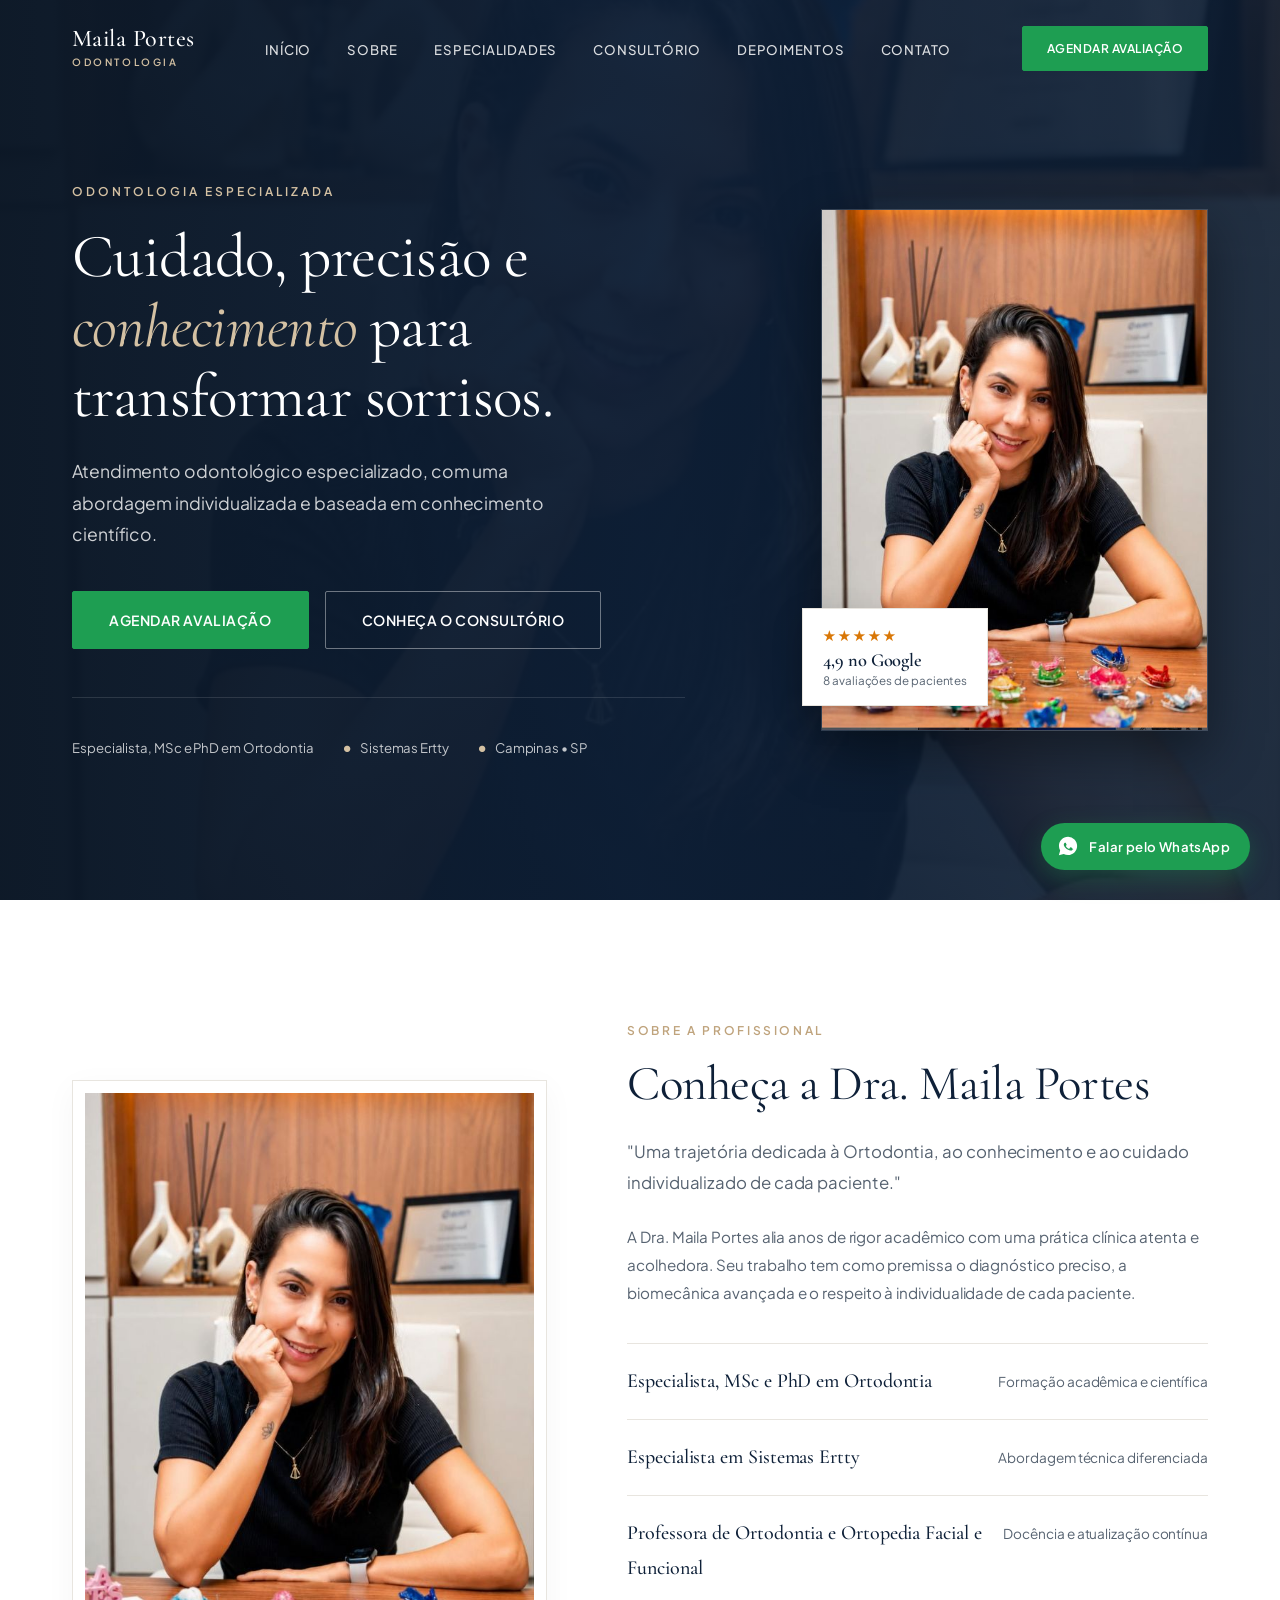
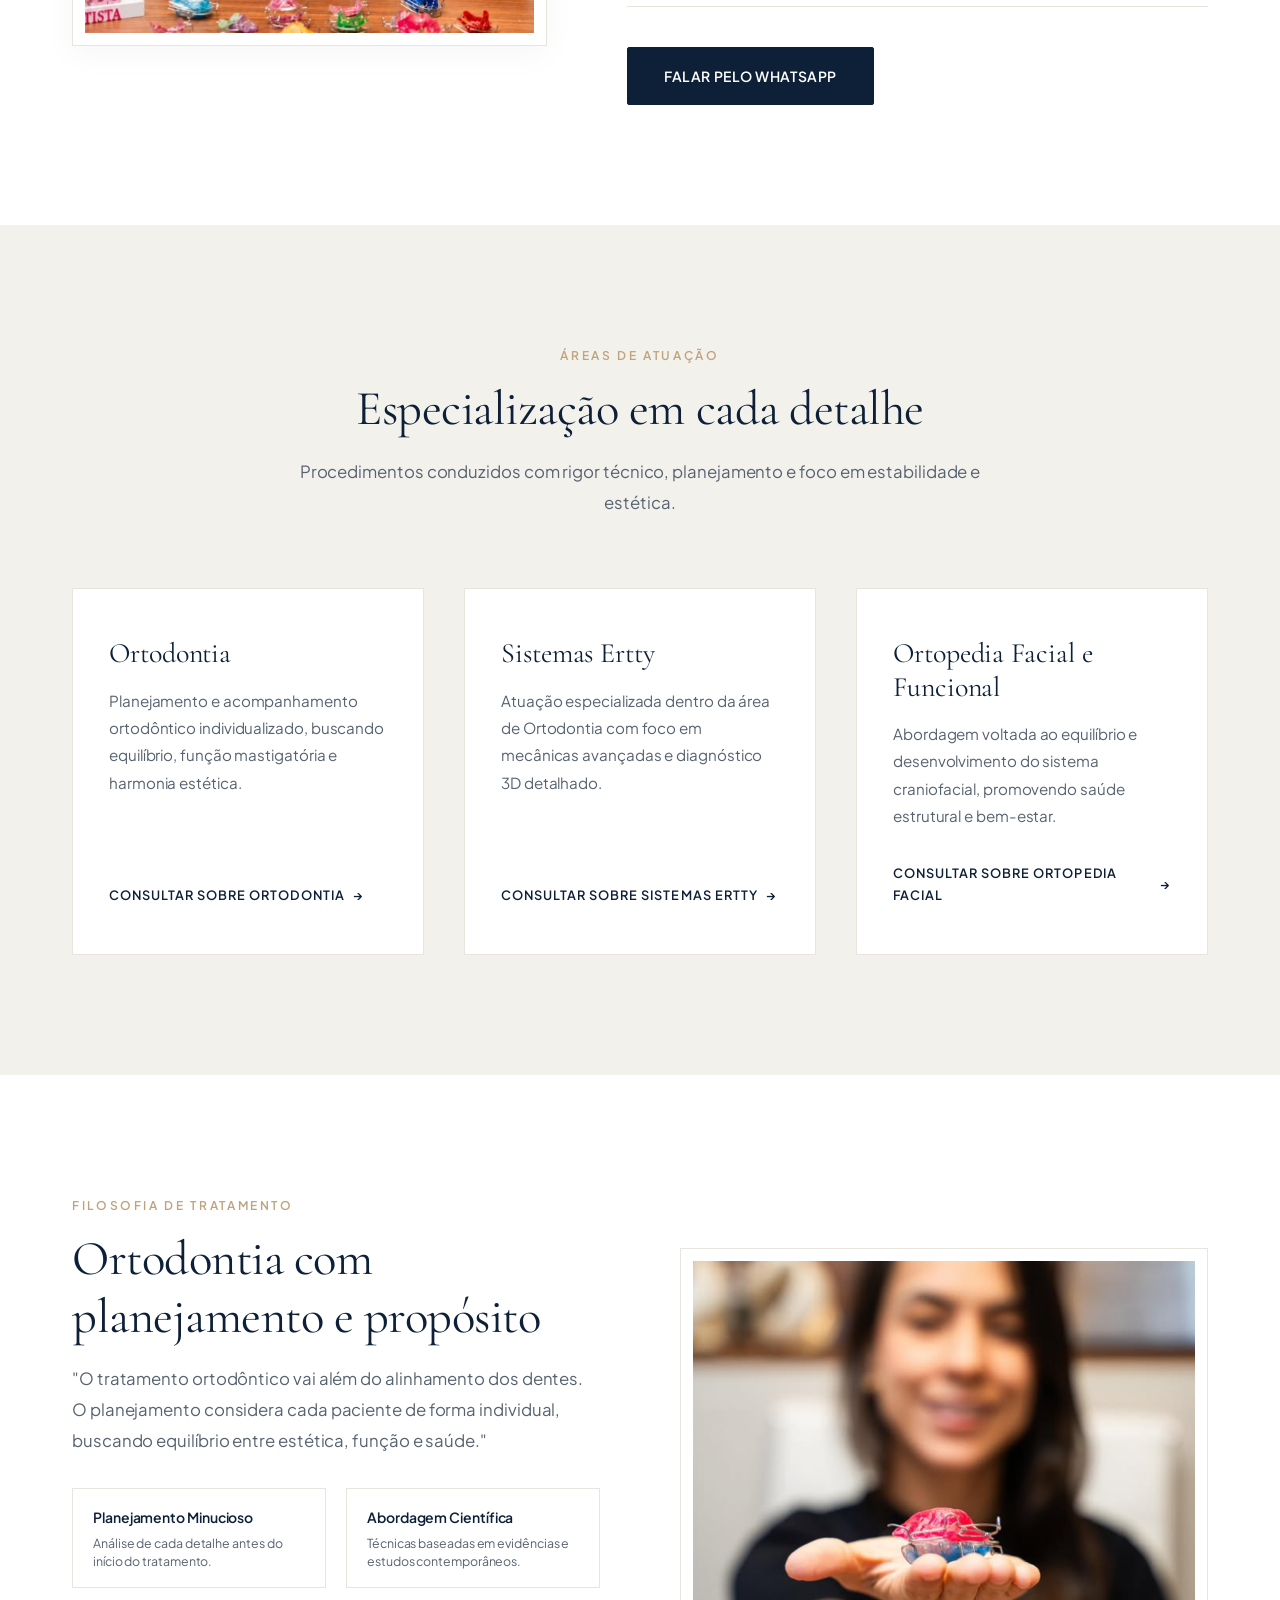
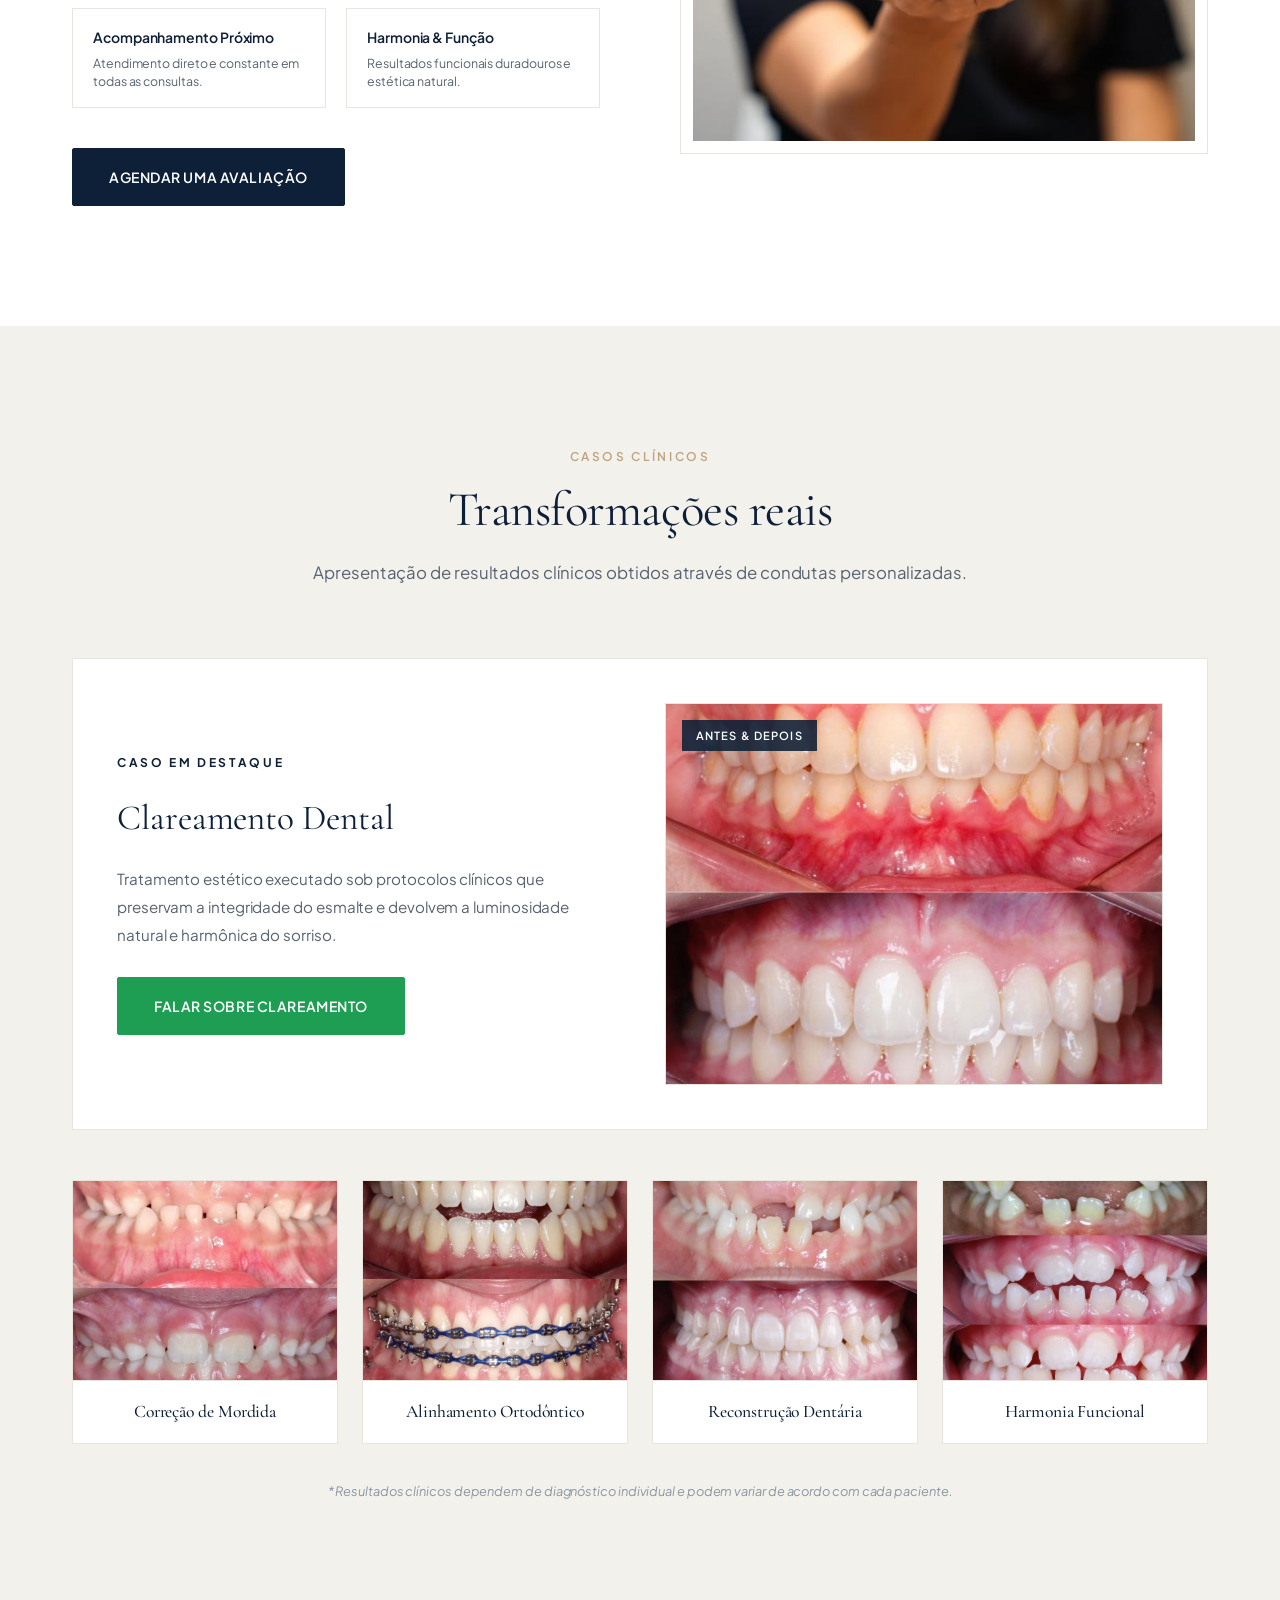
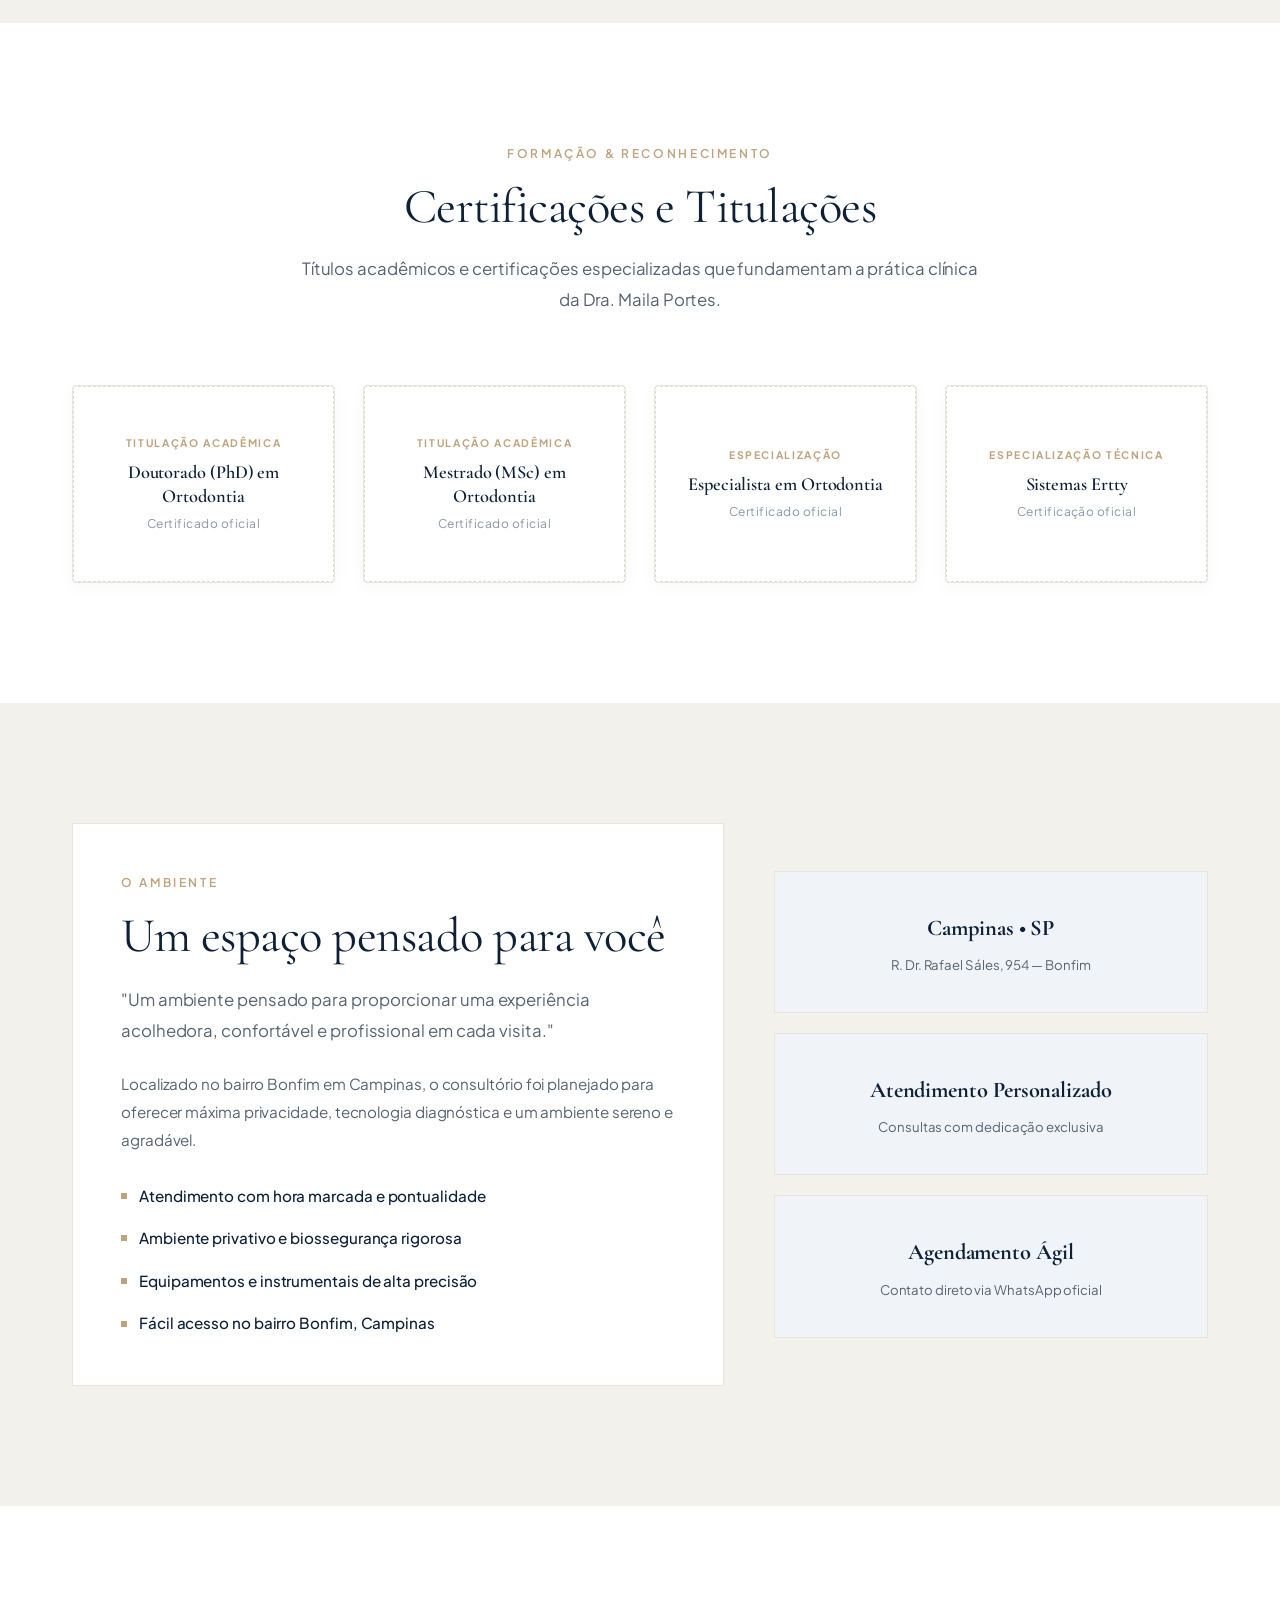
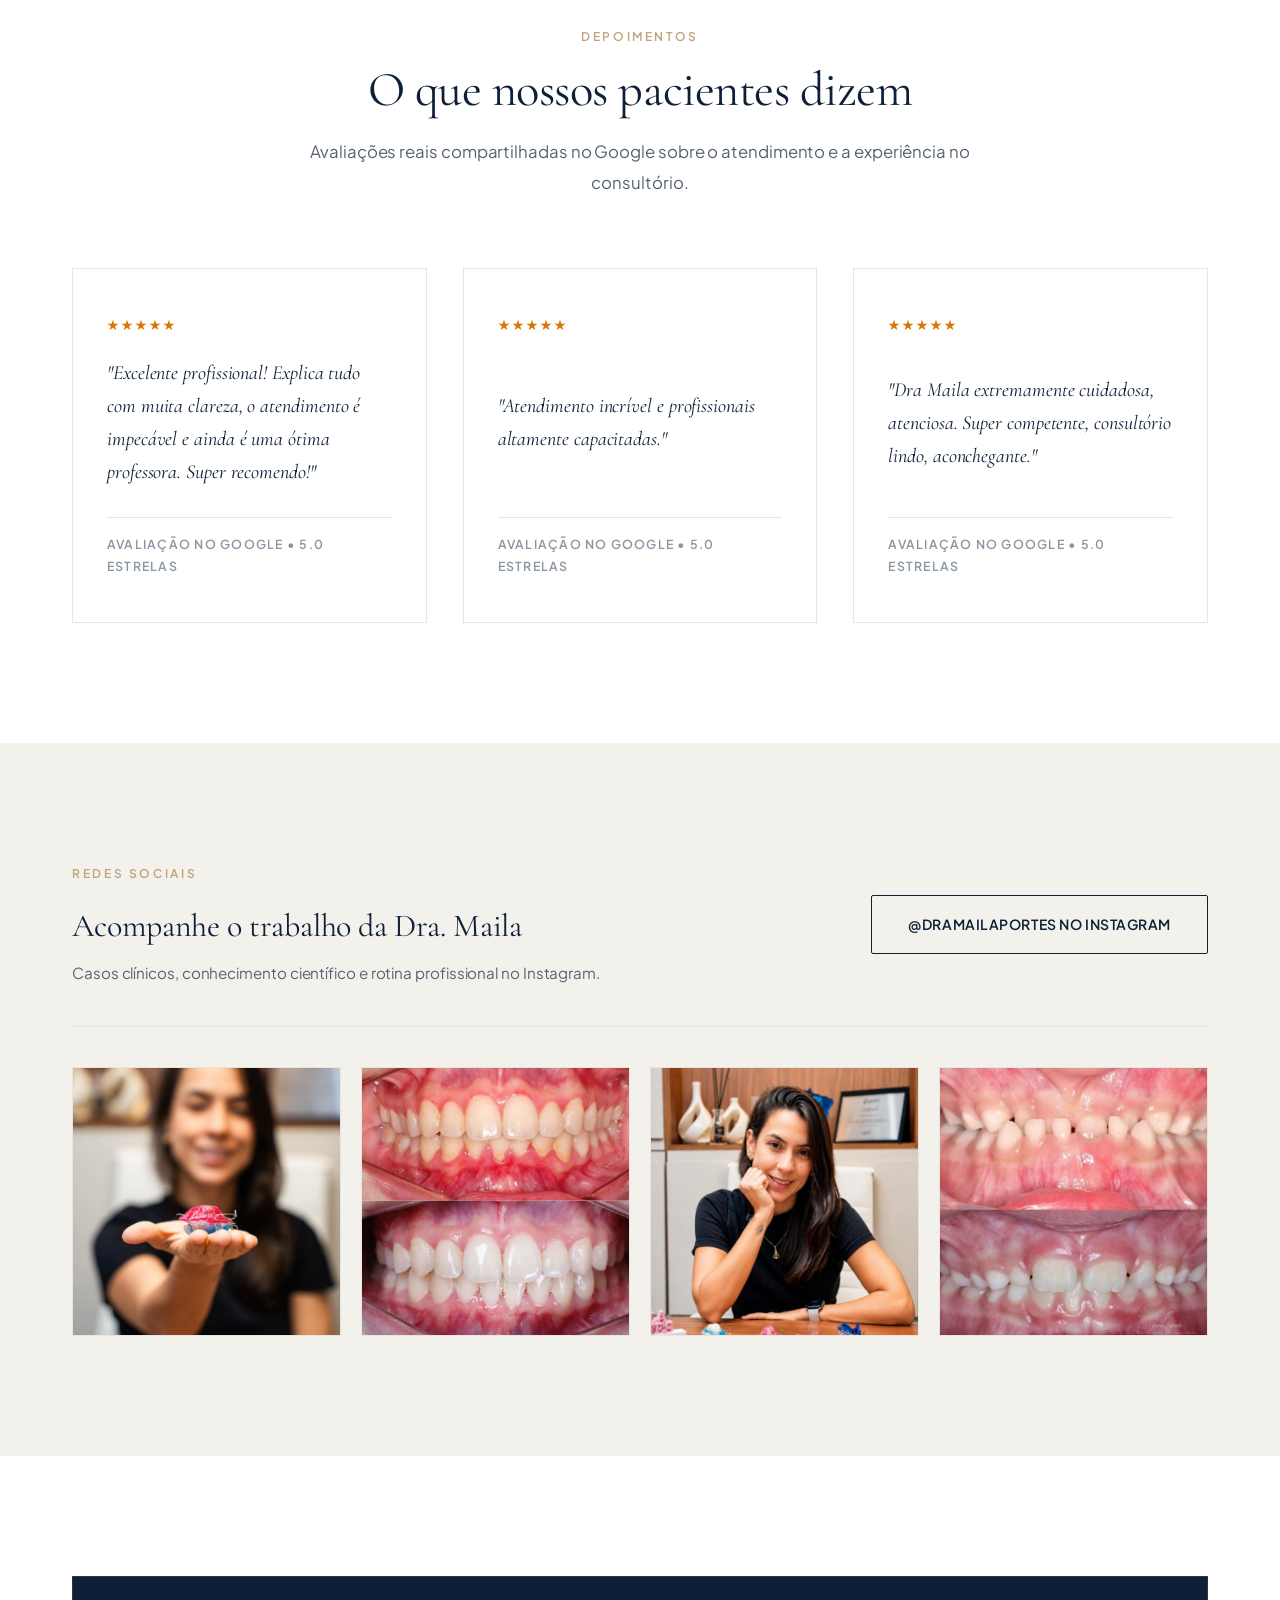
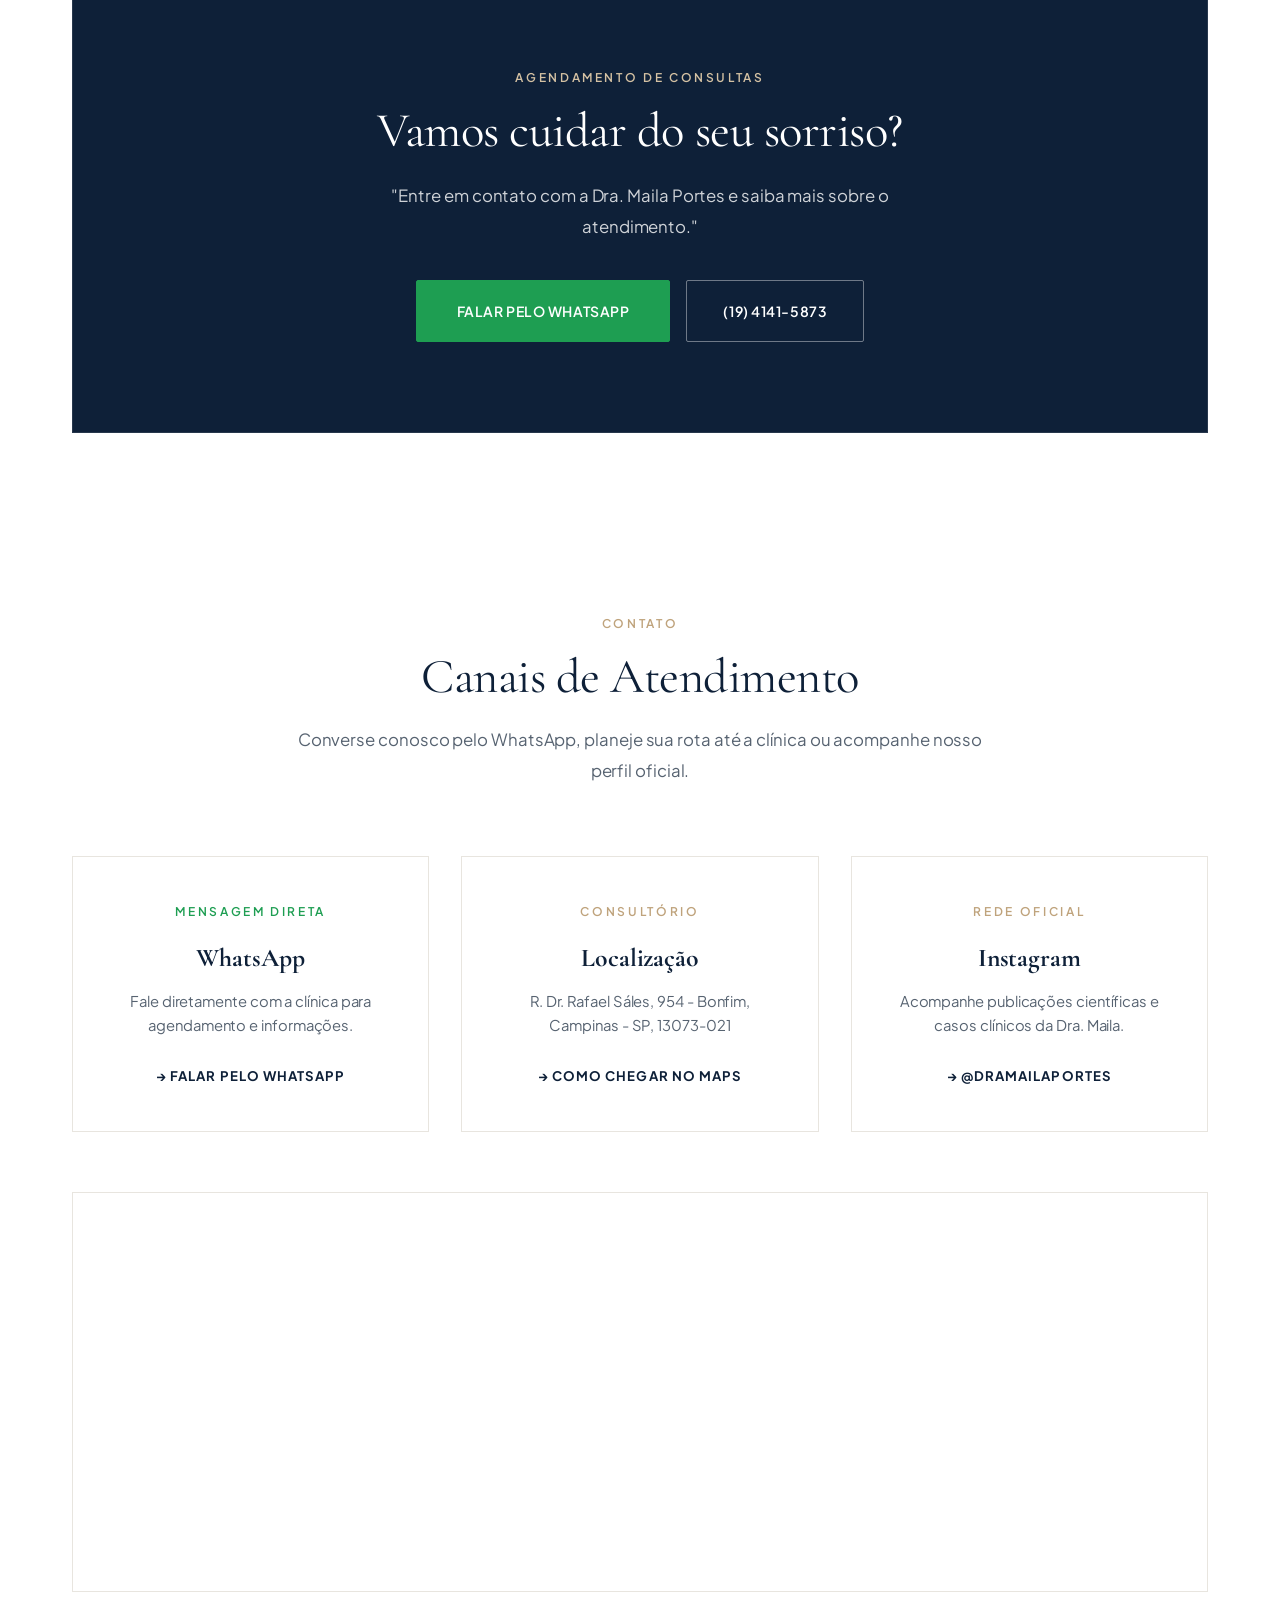
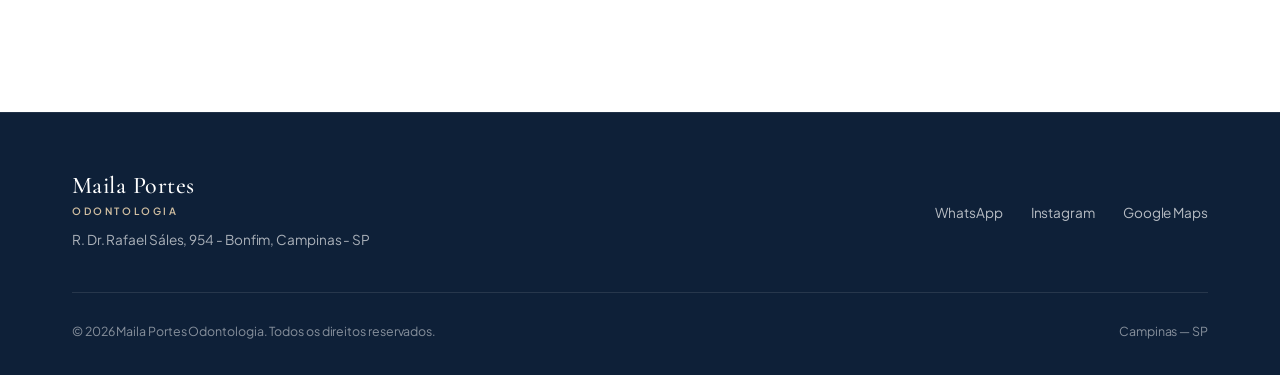
==== index.html @ 90f3500b "Arrumando diretórios" ====
<!DOCTYPE html>
<html lang="pt-BR">
<head>
  <meta charset="UTF-8">
  <meta name="viewport" content="width=device-width, initial-scale=1.0">
  
  <!-- SEO & Metadados -->
  <title>Dra. Maila Portes | Ortodontia em Campinas</title>
  <meta name="description" content="Dra. Maila Portes, Especialista, MSc e PhD em Ortodontia em Campinas - SP. Atendimento odontológico de alto padrão com foco em planejamento individualizado.">
  <meta name="keywords" content="ortodontia campinas, ortodontista campinas, Dra Maila Portes, especialista ortodontia campinas, sistemas ertty, ortopedia facial campinas">
  <meta name="author" content="Dra. Maila Portes">
  <meta name="robots" content="index, follow">

  <!-- Open Graph -->
  <meta property="og:type" content="website">
  <meta property="og:title" content="Dra. Maila Portes | Ortodontia em Campinas">
  <meta property="og:description" content="Especialista, MSc e PhD em Ortodontia. Atendimento odontológico de alto padrão com planejamento individualizado.">
  <meta property="og:image" content="assets/images/dra-maila-perfil.jpg">
  <meta property="og:locale" content="pt_BR">

  <!-- Favicon -->
  <link rel="icon" type="image/png" href="assets/images/dra-maila-aparelho.png">

  <!-- Estilos -->
  <link rel="stylesheet" href="css/style.css">
</head>
<body>

  <!-- ==========================================================================
       HEADER / NAVEGAÇÃO
       ========================================================================== -->
  <header class="site-header">
    <div class="container header-container">
      <a href="#inicio" class="brand-link" aria-label="Maila Portes Odontologia">
        <span class="brand-name">Maila Portes</span>
        <span class="brand-spec">Odontologia</span>
      </a>

      <nav class="desktop-nav" aria-label="Navegação Principal">
        <ul class="nav-links">
          <li class="nav-item"><a href="#inicio">Início</a></li>
          <li class="nav-item"><a href="#sobre">Sobre</a></li>
          <li class="nav-item"><a href="#especialidades">Especialidades</a></li>
          <li class="nav-item"><a href="#consultorio">Consultório</a></li>
          <li class="nav-item"><a href="#depoimentos">Depoimentos</a></li>
          <li class="nav-item"><a href="#contato">Contato</a></li>
        </ul>
      </nav>

      <div class="header-right">
        <a href="https://wa.me/551941415873?text=Ol%C3%A1%2C%20gostaria%20de%20saber%20mais%20sobre%20uma%20avalia%C3%A7%C3%A3o%20odontol%C3%B3gica." target="_blank" rel="noopener noreferrer" class="btn btn-whatsapp">
          Agendar avaliação
        </a>
        <button class="mobile-nav-toggle" aria-label="Abrir menu de navegação">
          <span></span>
          <span></span>
          <span></span>
        </button>
      </div>
    </div>
  </header>

  <!-- Menu Mobile Overlay -->
  <div class="mobile-nav-menu" aria-hidden="true">
    <!-- Barra Superior do Menu com Logo e Botão Voltar -->
    <div class="mobile-menu-header">
      <a href="#inicio" class="mobile-brand-link mobile-link" aria-label="Maila Portes Odontologia">
        <span class="mobile-brand-name">Maila Portes</span>
        <span class="mobile-brand-spec">Odontologia</span>
      </a>
      <button class="mobile-menu-close" aria-label="Fechar menu e voltar">
        <svg width="18" height="18" viewBox="0 0 24 24" fill="none" stroke="currentColor" stroke-width="2" stroke-linecap="round" stroke-linejoin="round">
          <line x1="18" y1="6" x2="6" y2="18"></line>
          <line x1="6" y1="6" x2="18" y2="18"></line>
        </svg>
        <span>Voltar</span>
      </button>
    </div>

    <!-- Conteúdo / Links de Navegação -->
    <div class="mobile-menu-body">
      <ul class="mobile-nav-links">
        <li><a href="#inicio" class="mobile-link">Início</a></li>
        <li><a href="#sobre" class="mobile-link">Sobre a Dra. Maila</a></li>
        <li><a href="#especialidades" class="mobile-link">Especialidades</a></li>
        <li><a href="#resultados" class="mobile-link">Resultados Clínicos</a></li>
        <li><a href="#certificacoes" class="mobile-link">Certificações</a></li>
        <li><a href="#consultorio" class="mobile-link">O Consultório</a></li>
        <li><a href="#depoimentos" class="mobile-link">Depoimentos</a></li>
        <li><a href="#contato" class="mobile-link">Contato</a></li>
      </ul>
      <a href="https://wa.me/551941415873?text=Ol%C3%A1%2C%20gostaria%20de%20saber%20mais%20sobre%20uma%20avalia%C3%A7%C3%A3o%20odontol%C3%B3gica." target="_blank" rel="noopener noreferrer" class="btn btn-whatsapp" style="width: 100%; max-width: 280px; text-align: center;">
        Falar pelo WhatsApp
      </a>
    </div>
  </div>

  <!-- ==========================================================================
       HERO COM VÍDEO DA FACHADA
       ========================================================================== -->
  <section id="inicio" class="hero">
    <!-- Vídeo da Fachada -->
    <video class="hero-video" autoplay muted loop playsinline poster="assets/images/dra-maila-perfil.jpg">
      <source src="assets/videos/fachada-clinica.mp4" type="video/mp4">
    </video>
    <div class="hero-backdrop"></div>

    <div class="container">
      <div class="hero-grid">
        <!-- Coluna de Texto -->
        <div class="hero-text reveal">
          <span class="hero-eyebrow">Odontologia Especializada</span>
          <h1 class="hero-heading">
            Cuidado, precisão e <em>conhecimento</em> para transformar sorrisos.
          </h1>
          <p class="hero-subheading">
            Atendimento odontológico especializado, com uma abordagem individualizada e baseada em conhecimento científico.
          </p>

          <div class="hero-cta-group">
            <a href="https://wa.me/551941415873?text=Ol%C3%A1%2C%20gostaria%20de%20saber%20mais%20sobre%20uma%20avalia%C3%A7%C3%A3o%20odontol%C3%B3gica." target="_blank" rel="noopener noreferrer" class="btn btn-whatsapp">
              Agendar avaliação
            </a>
            <a href="#consultorio" class="btn btn-outline-light">
              Conheça o consultório
            </a>
          </div>

          <div class="hero-credentials-row">
            <span class="hero-credential-item">Especialista, MSc e PhD em Ortodontia</span>
            <span class="hero-credential-item">Sistemas Ertty</span>
            <span class="hero-credential-item">Campinas • SP</span>
          </div>
        </div>

        <!-- Coluna da Foto -->
        <div class="hero-figure reveal">
          <div class="hero-figure-frame">
            <img src="assets/images/dra-maila-perfil.jpg" alt="Dra. Maila Portes no consultório em Campinas" width="420" height="520">
            <div class="hero-rating-tag">
              <div class="stars">★★★★★</div>
              <div class="score">4,9 no Google</div>
              <div class="count">8 avaliações de pacientes</div>
            </div>
          </div>
        </div>
      </div>
    </div>
  </section>

  <!-- ==========================================================================
       SOBRE A DOUTORA
       ========================================================================== -->
  <section id="sobre" class="section section-white">
    <div class="container">
      <div class="about-editorial-grid">
        <!-- Foto -->
        <div class="about-portrait reveal">
          <div class="about-portrait-frame">
            <img src="assets/images/dra-maila-perfil.jpg" alt="Dra. Maila Portes - Cirurgiã-Dentista e Ortodontista">
          </div>
        </div>

        <!-- Biografia & Credenciais Oficiais -->
        <div class="about-info reveal">
          <div class="section-header" style="margin-bottom: 24px;">
            <span class="eyebrow">Sobre a profissional</span>
            <h2 class="headline">Conheça a Dra. Maila Portes</h2>
          </div>

          <p class="lead-text" style="margin-top: 0; margin-bottom: 24px;">
            "Uma trajetória dedicada à Ortodontia, ao conhecimento e ao cuidado individualizado de cada paciente."
          </p>

          <p style="color: var(--color-text-muted); font-size: 0.95rem; line-height: 1.85; margin-bottom: 30px;">
            A Dra. Maila Portes alia anos de rigor acadêmico com uma prática clínica atenta e acolhedora. Seu trabalho tem como premissa o diagnóstico preciso, a biomecânica avançada e o respeito à individualidade de cada paciente.
          </p>

          <div class="about-credentials-list">
            <div class="about-credential-row">
              <span class="title">Especialista, MSc e PhD em Ortodontia</span>
              <span class="detail">Formação acadêmica e científica</span>
            </div>
            <div class="about-credential-row">
              <span class="title">Especialista em Sistemas Ertty</span>
              <span class="detail">Abordagem técnica diferenciada</span>
            </div>
            <div class="about-credential-row">
              <span class="title">Professora de Ortodontia e Ortopedia Facial e Funcional</span>
              <span class="detail">Docência e atualização contínua</span>
            </div>
          </div>

          <a href="https://wa.me/551941415873?text=Ol%C3%A1%2C%20gostaria%20de%20conversar%20com%20a%20Dra.%20Maila%20Portes." target="_blank" rel="noopener noreferrer" class="btn btn-primary">
            Falar pelo WhatsApp
          </a>
        </div>
      </div>
    </div>
  </section>

  <!-- ==========================================================================
       ESPECIALIDADES
       ========================================================================== -->
  <section id="especialidades" class="section section-alt">
    <div class="container">
      <div class="section-header center reveal">
        <span class="eyebrow">Áreas de Atuação</span>
        <h2 class="headline">Especialização em cada detalhe</h2>
        <p class="lead-text">
          Procedimentos conduzidos com rigor técnico, planejamento e foco em estabilidade e estética.
        </p>
      </div>

      <div class="specialties-list-grid">
        <!-- Especialidade 1 -->
        <div class="specialty-item reveal">
          <div>
            <h3 class="specialty-name">Ortodontia</h3>
            <p class="specialty-text">
              Planejamento e acompanhamento ortodôntico individualizado, buscando equilíbrio, função mastigatória e harmonia estética.
            </p>
          </div>
          <a href="https://wa.me/551941415873?text=Ol%C3%A1%2C%20gostaria%20de%20saber%20mais%20sobre%20Ortodontia." target="_blank" rel="noopener noreferrer" class="specialty-action">
            Consultar sobre Ortodontia
          </a>
        </div>

        <!-- Especialidade 2 -->
        <div class="specialty-item reveal">
          <div>
            <h3 class="specialty-name">Sistemas Ertty</h3>
            <p class="specialty-text">
              Atuação especializada dentro da área de Ortodontia com foco em mecânicas avançadas e diagnóstico 3D detalhado.
            </p>
          </div>
          <a href="https://wa.me/551941415873?text=Ol%C3%A1%2C%20gostaria%20de%20saber%20mais%20sobre%20Sistemas%20Ertty." target="_blank" rel="noopener noreferrer" class="specialty-action">
            Consultar sobre Sistemas Ertty
          </a>
        </div>

        <!-- Especialidade 3 -->
        <div class="specialty-item reveal">
          <div>
            <h3 class="specialty-name">Ortopedia Facial e Funcional</h3>
            <p class="specialty-text">
              Abordagem voltada ao equilíbrio e desenvolvimento do sistema craniofacial, promovendo saúde estrutural e bem-estar.
            </p>
          </div>
          <a href="https://wa.me/551941415873?text=Ol%C3%A1%2C%20gostaria%20de%20saber%20mais%20sobre%20Ortopedia%20Facial." target="_blank" rel="noopener noreferrer" class="specialty-action">
            Consultar sobre Ortopedia Facial
          </a>
        </div>
      </div>
    </div>
  </section>

  <!-- ==========================================================================
       ORTODONTIA COM PLANEJAMENTO E PROPÓSITO
       ========================================================================== -->
  <section class="section section-white">
    <div class="container">
      <div class="ortho-section-grid">
        <div class="ortho-text reveal">
          <span class="eyebrow">Filosofia de Tratamento</span>
          <h2 class="headline">Ortodontia com planejamento e propósito</h2>
          <p class="lead-text">
            "O tratamento ortodôntico vai além do alinhamento dos dentes. O planejamento considera cada paciente de forma individual, buscando equilíbrio entre estética, função e saúde."
          </p>

          <div class="ortho-points">
            <div class="ortho-point-card">
              <h5>Planejamento Minucioso</h5>
              <p>Análise de cada detalhe antes do início do tratamento.</p>
            </div>
            <div class="ortho-point-card">
              <h5>Abordagem Científica</h5>
              <p>Técnicas baseadas em evidências e estudos contemporâneos.</p>
            </div>
            <div class="ortho-point-card">
              <h5>Acompanhamento Próximo</h5>
              <p>Atendimento direto e constante em todas as consultas.</p>
            </div>
            <div class="ortho-point-card">
              <h5>Harmonia & Função</h5>
              <p>Resultados funcionais duradouros e estética natural.</p>
            </div>
          </div>

          <a href="https://wa.me/551941415873?text=Ol%C3%A1%2C%20gostaria%20de%20agendar%20uma%20avalia%C3%A7%C3%A3o%20ortod%C3%B4ntica." target="_blank" rel="noopener noreferrer" class="btn btn-primary">
            Agendar uma avaliação
          </a>
        </div>

        <div class="ortho-figure reveal">
          <div class="ortho-photo-box">
            <img src="assets/images/dra-maila-aparelho.png" alt="Dra. Maila Portes com aparelho ortodôntico">
          </div>
        </div>
      </div>
    </div>
  </section>

  <!-- ==========================================================================
       TRANSFORMAÇÕES (ANTES E DEPOIS) COM DESTAQUE
       ========================================================================== -->
  <section id="resultados" class="section section-alt">
    <div class="container">
      <div class="section-header center reveal">
        <span class="eyebrow">Casos Clínicos</span>
        <h2 class="headline">Transformações reais</h2>
        <p class="lead-text">
          Apresentação de resultados clínicos obtidos através de condutas personalizadas.
        </p>
      </div>

      <!-- Destaque: Clareamento Dental -->
      <div class="case-featured reveal">
        <div class="case-featured-content">
          <span class="eyebrow" style="color: var(--color-primary); font-weight: 700;">Caso em Destaque</span>
          <h3 style="font-family: var(--font-serif); font-size: 2.2rem; color: var(--color-primary); margin-bottom: 16px; font-weight: 400;">
            Clareamento Dental
          </h3>
          <p style="color: var(--color-text-muted); font-size: 0.95rem; line-height: 1.85; margin-bottom: 28px;">
            Tratamento estético executado sob protocolos clínicos que preservam a integridade do esmalte e devolvem a luminosidade natural e harmônica do sorriso.
          </p>
          <a href="https://wa.me/551941415873?text=Ol%C3%A1%2C%20gostaria%20de%20saber%20mais%20sobre%20o%20Clareamento%20Dental." target="_blank" rel="noopener noreferrer" class="btn btn-whatsapp">
            Falar sobre Clareamento
          </a>
        </div>
        <div class="case-featured-media">
          <span class="case-featured-tag">Antes & Depois</span>
          <img src="assets/images/resultados/clareamento.jpg" alt="Antes e Depois de Clareamento Dental">
        </div>
      </div>

      <!-- Galeria com outros casos reais -->
      <div class="cases-more-grid">
        <div class="case-card-small reveal">
          <img src="assets/images/resultados/mordida.jpg" alt="Correção de mordida ortodôntica">
          <div class="info">
            <h4>Correção de Mordida</h4>
          </div>
        </div>
        <div class="case-card-small reveal">
          <img src="assets/images/resultados/aparelho.jpg" alt="Instalação de aparelho ortodôntico">
          <div class="info">
            <h4>Alinhamento Ortodôntico</h4>
          </div>
        </div>
        <div class="case-card-small reveal">
          <img src="assets/images/resultados/reconstrucao-1.jpg" alt="Reconstrução estética dental">
          <div class="info">
            <h4>Reconstrução Dentária</h4>
          </div>
        </div>
        <div class="case-card-small reveal">
          <img src="assets/images/resultados/reconstrucao-2.jpg" alt="Reconstrução funcional de dentes">
          <div class="info">
            <h4>Harmonia Funcional</h4>
          </div>
        </div>
      </div>

      <p class="disclaimer-note">
        * Resultados clínicos dependem de diagnóstico individual e podem variar de acordo com cada paciente.
      </p>
    </div>
  </section>

  <!-- ==========================================================================
       CERTIFICAÇÕES & TITULAÇÕES
       ========================================================================== -->
  <section id="certificacoes" class="section section-white">
    <div class="container">
      <div class="section-header center reveal">
        <span class="eyebrow">Formação & Reconhecimento</span>
        <h2 class="headline">Certificações e Titulações</h2>
        <p class="lead-text">
          Títulos acadêmicos e certificações especializadas que fundamentam a prática clínica da Dra. Maila Portes.
        </p>
      </div>

      <div class="certificates-grid reveal">
        <!-- Certificado 1 -->
        <div class="certificate-frame">
          <div class="certificate-placeholder-white">
            <span class="cert-tag">Titulação Acadêmica</span>
            <h4>Doutorado (PhD) em Ortodontia</h4>
            <p>Certificado oficial</p>
          </div>
        </div>

        <!-- Certificado 2 -->
        <div class="certificate-frame">
          <div class="certificate-placeholder-white">
            <span class="cert-tag">Titulação Acadêmica</span>
            <h4>Mestrado (MSc) em Ortodontia</h4>
            <p>Certificado oficial</p>
          </div>
        </div>

        <!-- Certificado 3 -->
        <div class="certificate-frame">
          <div class="certificate-placeholder-white">
            <span class="cert-tag">Especialização</span>
            <h4>Especialista em Ortodontia</h4>
            <p>Certificado oficial</p>
          </div>
        </div>

        <!-- Certificado 4 -->
        <div class="certificate-frame">
          <div class="certificate-placeholder-white">
            <span class="cert-tag">Especialização Técnica</span>
            <h4>Sistemas Ertty</h4>
            <p>Certificação oficial</p>
          </div>
        </div>
      </div>
    </div>
  </section>

  <!-- ==========================================================================
       O CONSULTÓRIO
       ========================================================================== -->
  <section id="consultorio" class="section section-alt">
    <div class="container">
      <div class="office-editorial-grid">
        <div class="office-info-card reveal">
          <span class="eyebrow">O Ambiente</span>
          <h2 class="headline" style="margin-bottom: 20px;">Um espaço pensado para você</h2>
          <p class="lead-text" style="margin-top: 0; margin-bottom: 24px;">
            "Um ambiente pensado para proporcionar uma experiência acolhedora, confortável e profissional em cada visita."
          </p>
          <p style="color: var(--color-text-muted); font-size: 0.95rem; line-height: 1.85;">
            Localizado no bairro Bonfim em Campinas, o consultório foi planejado para oferecer máxima privacidade, tecnologia diagnóstica e um ambiente sereno e agradável.
          </p>

          <div class="office-features-list">
            <div class="office-feature-item">Atendimento com hora marcada e pontualidade</div>
            <div class="office-feature-item">Ambiente privativo e biossegurança rigorosa</div>
            <div class="office-feature-item">Equipamentos e instrumentais de alta precisão</div>
            <div class="office-feature-item">Fácil acesso no bairro Bonfim, Campinas</div>
          </div>
        </div>

        <div class="office-curated-mosaic reveal">
          <div class="office-mosaic-block">
            <h4>Campinas • SP</h4>
            <p>R. Dr. Rafael Sáles, 954 — Bonfim</p>
          </div>
          <div class="office-mosaic-block">
            <h4>Atendimento Personalizado</h4>
            <p>Consultas com dedicação exclusiva</p>
          </div>
          <div class="office-mosaic-block">
            <h4>Agendamento Ágil</h4>
            <p>Contato direto via WhatsApp oficial</p>
          </div>
        </div>
      </div>
    </div>
  </section>

  <!-- ==========================================================================
       DEPOIMENTOS DOS PACIENTES
       ========================================================================== -->
  <section id="depoimentos" class="section section-white">
    <div class="container">
      <div class="section-header center reveal">
        <span class="eyebrow">Depoimentos</span>
        <h2 class="headline">O que nossos pacientes dizem</h2>
        <p class="lead-text">
          Avaliações reais compartilhadas no Google sobre o atendimento e a experiência no consultório.
        </p>
      </div>

      <div class="testimonials-editorial-grid">
        <!-- Depoimento 1 -->
        <div class="testimonial-box reveal">
          <div class="testimonial-stars">★★★★★</div>
          <p class="testimonial-quote">
            "Excelente profissional! Explica tudo com muita clareza, o atendimento é impecável e ainda é uma ótima professora. Super recomendo!"
          </p>
          <div class="testimonial-source">
            Avaliação no Google • 5.0 estrelas
          </div>
        </div>

        <!-- Depoimento 2 -->
        <div class="testimonial-box reveal">
          <div class="testimonial-stars">★★★★★</div>
          <p class="testimonial-quote">
            "Atendimento incrível e profissionais altamente capacitadas."
          </p>
          <div class="testimonial-source">
            Avaliação no Google • 5.0 estrelas
          </div>
        </div>

        <!-- Depoimento 3 -->
        <div class="testimonial-box reveal">
          <div class="testimonial-stars">★★★★★</div>
          <p class="testimonial-quote">
            "Dra Maila extremamente cuidadosa, atenciosa. Super competente, consultório lindo, aconchegante."
          </p>
          <div class="testimonial-source">
            Avaliação no Google • 5.0 estrelas
          </div>
        </div>
      </div>
    </div>
  </section>

  <!-- ==========================================================================
       INSTAGRAM
       ========================================================================== -->
  <section class="section section-alt">
    <div class="container">
      <div class="instagram-editorial-banner reveal">
        <div>
          <span class="eyebrow">Redes Sociais</span>
          <h3 style="font-family: var(--font-serif); font-size: 2rem; color: var(--color-primary); font-weight: 400; margin-bottom: 6px;">
            Acompanhe o trabalho da Dra. Maila
          </h3>
          <p style="color: var(--color-text-muted); font-size: 0.95rem;">
            Casos clínicos, conhecimento científico e rotina profissional no Instagram.
          </p>
        </div>

        <a href="https://www.instagram.com/dramailaportes/" target="_blank" rel="noopener noreferrer" class="btn btn-outline">
          @dramailaportes no Instagram
        </a>
      </div>

      <div class="instagram-feed-mosaic reveal">
        <a href="https://www.instagram.com/dramailaportes/" target="_blank" rel="noopener noreferrer" class="instagram-mosaic-item">
          <img src="assets/images/dra-maila-aparelho.png" alt="Publicação Instagram Dra Maila Portes">
        </a>
        <a href="https://www.instagram.com/dramailaportes/" target="_blank" rel="noopener noreferrer" class="instagram-mosaic-item">
          <img src="assets/images/resultados/clareamento.jpg" alt="Publicação Instagram Dra Maila Portes">
        </a>
        <a href="https://www.instagram.com/dramailaportes/" target="_blank" rel="noopener noreferrer" class="instagram-mosaic-item">
          <img src="assets/images/dra-maila-perfil.jpg" alt="Publicação Instagram Dra Maila Portes">
        </a>
        <a href="https://www.instagram.com/dramailaportes/" target="_blank" rel="noopener noreferrer" class="instagram-mosaic-item">
          <img src="assets/images/resultados/mordida.jpg" alt="Publicação Instagram Dra Maila Portes">
        </a>
      </div>
    </div>
  </section>

  <!-- ==========================================================================
       CTA PRINCIPAL
       ========================================================================== -->
  <section class="section section-white" style="padding-bottom: 60px;">
    <div class="container">
      <div class="cta-banner-elegant reveal">
        <span class="eyebrow" style="color: var(--color-accent-light);">Agendamento de Consultas</span>
        <h2 class="headline">Vamos cuidar do seu sorriso?</h2>
        <p class="lead-text">
          "Entre em contato com a Dra. Maila Portes e saiba mais sobre o atendimento."
        </p>

        <div class="cta-banner-actions">
          <a href="https://wa.me/551941415873?text=Ol%C3%A1%2C%20gostaria%20de%20saber%20mais%20sobre%20uma%20avalia%C3%A7%C3%A3o%20odontol%C3%B3gica." target="_blank" rel="noopener noreferrer" class="btn btn-whatsapp" style="padding: 18px 40px;">
            Falar pelo WhatsApp
          </a>
          <a href="tel:+551941415873" class="btn btn-outline-light">
            (19) 4141-5873
          </a>
        </div>
      </div>
    </div>
  </section>

  <!-- ==========================================================================
       ÁREA DE CONTATO
       ========================================================================== -->
  <section id="contato" class="section section-white">
    <div class="container">
      <div class="section-header center reveal">
        <span class="eyebrow">Contato</span>
        <h2 class="headline">Canais de Atendimento</h2>
        <p class="lead-text">
          Converse conosco pelo WhatsApp, planeje sua rota até a clínica ou acompanhe nosso perfil oficial.
        </p>
      </div>

      <!-- 3 Opções Claras e Elegantes -->
      <div class="contact-triad-grid">
        <!-- 1. WhatsApp -->
        <a href="https://wa.me/551941415873?text=Ol%C3%A1%2C%20gostaria%20de%20saber%20mais%20sobre%20uma%20avalia%C3%A7%C3%A3o%20odontol%C3%B3gica." target="_blank" rel="noopener noreferrer" class="contact-card reveal">
          <div>
            <span class="eyebrow" style="color: var(--color-whatsapp);">Mensagem Direta</span>
            <h3>WhatsApp</h3>
            <p>Fale diretamente com a clínica para agendamento e informações.</p>
          </div>
          <span class="card-action">→ Falar pelo WhatsApp</span>
        </a>

        <!-- 2. Localização -->
        <a href="https://maps.google.com/?q=R.+Dr.+Rafael+S%C3%A1les,+954+-+Bonfim,+Campinas+-+SP,+13073-021" target="_blank" rel="noopener noreferrer" class="contact-card reveal">
          <div>
            <span class="eyebrow">Consultório</span>
            <h3>Localização</h3>
            <p>R. Dr. Rafael Sáles, 954 - Bonfim, Campinas - SP, 13073-021</p>
          </div>
          <span class="card-action">→ Como chegar no Maps</span>
        </a>

        <!-- 3. Instagram -->
        <a href="https://www.instagram.com/dramailaportes/" target="_blank" rel="noopener noreferrer" class="contact-card reveal">
          <div>
            <span class="eyebrow">Rede Oficial</span>
            <h3>Instagram</h3>
            <p>Acompanhe publicações científicas e casos clínicos da Dra. Maila.</p>
          </div>
          <span class="card-action">→ @dramailaportes</span>
        </a>
      </div>

      <!-- Mapa do Google Maps -->
      <div class="map-wrapper reveal">
        <iframe
          title="Localização do consultório Dra. Maila Portes em Campinas"
          src="https://maps.google.com/maps?q=Rua+Dr.+Rafael+S%C3%A1les,+954+-+Bonfim,+Campinas+-+SP,+13073-021&t=&z=15&ie=UTF8&iwloc=&output=embed"
          loading="lazy"
          referrerpolicy="no-referrer-when-downgrade"
        ></iframe>
      </div>
    </div>
  </section>

  <!-- ==========================================================================
       FOOTER
       ========================================================================== -->
  <footer class="site-footer">
    <div class="container">
      <div class="footer-main">
        <div>
          <span class="brand-name" style="font-size: 1.5rem; color: #ffffff;">Maila Portes</span>
          <span class="brand-spec" style="display: block; color: var(--color-accent-light); margin-top: 3px;">Odontologia</span>
          <p style="margin-top: 8px; font-size: 0.85rem; color: rgba(255, 255, 255, 0.65);">
            R. Dr. Rafael Sáles, 954 - Bonfim, Campinas - SP
          </p>
        </div>

        <ul class="footer-nav">
          <li><a href="https://wa.me/551941415873?text=Ol%C3%A1%2C%20gostaria%20de%20saber%20mais%20sobre%20uma%20avalia%C3%A7%C3%A3o%20odontol%C3%B3gica." target="_blank" rel="noopener noreferrer">WhatsApp</a></li>
          <li><a href="https://www.instagram.com/dramailaportes/" target="_blank" rel="noopener noreferrer">Instagram</a></li>
          <li><a href="https://maps.google.com/?q=R.+Dr.+Rafael+S%C3%A1les,+954+-+Bonfim,+Campinas+-+SP,+13073-021" target="_blank" rel="noopener noreferrer">Google Maps</a></li>
        </ul>
      </div>

      <div class="footer-bottom-row">
        <p>© 2026 Maila Portes Odontologia. Todos os direitos reservados.</p>
        <p>Campinas — SP</p>
      </div>
    </div>
  </footer>

  <!-- ==========================================================================
       BOTÃO FLUTUANTE DE WHATSAPP
       ========================================================================== -->
  <a href="https://wa.me/551941415873?text=Ol%C3%A1%2C%20gostaria%20de%20saber%20mais%20sobre%20uma%20avalia%C3%A7%C3%A3o%20odontol%C3%B3gica." target="_blank" rel="noopener noreferrer" class="whatsapp-floating" aria-label="Falar no WhatsApp com a Dra. Maila Portes">
    <svg viewBox="0 0 24 24">
      <path d="M12.04 2c-5.46 0-9.91 4.45-9.91 9.91 0 1.75.46 3.45 1.32 4.95L2.05 22l5.25-1.38c1.45.79 3.08 1.21 4.74 1.21 5.46 0 9.91-4.45 9.91-9.91 0-2.65-1.03-5.14-2.9-7.01A9.816 9.816 0 0 0 12.04 2zM17.8 15.68c-.24.67-1.39 1.28-1.92 1.36-.51.08-1.17.11-3.79-.95-2.23-.9-3.66-3.15-3.77-3.3-.11-.15-.9-1.2-.9-2.29s.57-1.63.77-1.85c.2-.22.44-.27.59-.27.15 0 .3 0 .43.01.14.01.32-.05.5.38.19.45.64 1.57.7 1.69.06.12.1.26.02.42-.08.16-.12.26-.24.4-.12.14-.25.31-.36.42-.12.12-.25.25-.11.49.14.24.62 1.02 1.33 1.65.91.81 1.68 1.06 1.92 1.18.24.12.38.1.52-.06.14-.16.6-1.02.76-1.37.16-.35.32-.29.54-.21.22.08 1.39.66 1.63.78.24.12.4.18.46.28.06.1.06.58-.18 1.25z"/>
    </svg>
    <span>Falar pelo WhatsApp</span>
  </a>

  <!-- Script Principal -->
  <script src="js/script.js"></script>
</body>
</html>
---- css/style.css ----
/* ==========================================================================
   MAILA PORTES ODONTOLOGIA — LUXURY EDITORIAL DESIGN SYSTEM
   Diretrizes: Editorial Médico de Alto Padrão + Elegância Atemporal + Zero Clichês de IA
   ========================================================================== */

@import url('https://fonts.googleapis.com/css2?family=Cormorant+Garamond:ital,wght@0,300;0,400;0,500;0,600;1,400;1,500&family=Plus+Jakarta+Sans:wght@300;400;500;600;700&display=swap');

/* --- TOKENS DE DESIGN REFINADOS --- */
:root {
  --color-primary: #0E2038;         /* Azul marinho nobre profundo */
  --color-primary-light: #1E385B;
  --color-primary-muted: #3B5A82;
  --color-primary-soft: #F0F4F8;    /* Tom suave de azul acinzentado */
  
  --color-accent: #BFA37C;          /* Champagne / Dourado fosco acetinado */
  --color-accent-light: #D4C1A3;
  --color-accent-soft: #F9F6F0;
  
  --color-bg: #FAF9F6;             /* Off-white quente e orgânico */
  --color-bg-alt: #F3F1EC;         /* Fundo secundário neutro e luxuoso */
  --color-white: #FFFFFF;
  
  --color-text: #1C232B;           /* Grafite profundo para leitura perfeita */
  --color-text-muted: #576371;     /* Texto secundário equilibrado */
  --color-text-light: #8A96A3;
  
  --color-border: #E8E5DF;         /* Linhas finas clássicas */
  --color-border-subtle: #F0EDE8;
  
  --color-whatsapp: #1E9E52;       /* Verde WhatsApp sóbrio e elegante */
  --color-whatsapp-hover: #168042;

  --font-serif: 'Cormorant Garamond', Georgia, serif;
  --font-sans: 'Plus Jakarta Sans', -apple-system, BlinkMacSystemFont, sans-serif;

  --transition: 0.3s cubic-bezier(0.16, 1, 0.3, 1);
  --transition-smooth: 0.6s cubic-bezier(0.16, 1, 0.3, 1);
}

/* --- RESET & BASE --- */
*, *::before, *::after {
  margin: 0;
  padding: 0;
  box-sizing: border-box;
}

html {
  scroll-behavior: smooth;
  font-size: 16px;
  background-color: var(--color-bg);
  color: var(--color-text);
  -webkit-font-smoothing: antialiased;
}

body {
  font-family: var(--font-sans);
  line-height: 1.75;
  overflow-x: hidden;
  letter-spacing: -0.005em;
}

img, video {
  max-width: 100%;
  height: auto;
  display: block;
}

a {
  color: inherit;
  text-decoration: none;
  transition: all var(--transition);
}

/* --- ESTRUTURA GERAL --- */
.container {
  width: 100%;
  max-width: 1200px;
  margin: 0 auto;
  padding: 0 32px;
}

.section {
  padding: 120px 0;
  position: relative;
}

.section-alt {
  background-color: var(--color-bg-alt);
}

.section-white {
  background-color: var(--color-white);
}

/* --- CABEÇALHOS EDITORIAIS --- */
.section-header {
  margin-bottom: 70px;
}

.section-header.center {
  text-align: center;
  max-width: 700px;
  margin-left: auto;
  margin-right: auto;
}

.eyebrow {
  display: block;
  font-family: var(--font-sans);
  font-size: 0.75rem;
  font-weight: 600;
  letter-spacing: 0.22em;
  text-transform: uppercase;
  color: var(--color-accent);
  margin-bottom: 14px;
}

.headline {
  font-family: var(--font-serif);
  font-size: clamp(2.2rem, 3.8vw, 3.2rem);
  font-weight: 400;
  color: var(--color-primary);
  line-height: 1.18;
  letter-spacing: -0.01em;
}

.headline em {
  font-style: italic;
  font-weight: 400;
}

.lead-text {
  font-size: 1.05rem;
  color: var(--color-text-muted);
  line-height: 1.85;
  font-weight: 400;
  margin-top: 18px;
}

/* --- BOTÕES DISCRETOS E DE LUXO --- */
.btn {
  display: inline-flex;
  align-items: center;
  justify-content: center;
  gap: 12px;
  padding: 16px 36px;
  font-size: 0.875rem;
  font-weight: 600;
  letter-spacing: 0.04em;
  text-transform: uppercase;
  border-radius: 2px;
  transition: all var(--transition);
  cursor: pointer;
  white-space: nowrap;
}

.btn-primary {
  background-color: var(--color-primary);
  color: #ffffff;
  border: 1px solid var(--color-primary);
}

.btn-primary:hover {
  background-color: var(--color-primary-light);
  border-color: var(--color-primary-light);
  color: #ffffff;
  transform: translateY(-2px);
}

.btn-whatsapp {
  background-color: var(--color-whatsapp);
  color: #ffffff;
  border: 1px solid var(--color-whatsapp);
}

.btn-whatsapp:hover {
  background-color: var(--color-whatsapp-hover);
  color: #ffffff;
  transform: translateY(-2px);
}

.btn-outline {
  background-color: transparent;
  color: var(--color-primary);
  border: 1px solid var(--color-primary);
}

.btn-outline:hover {
  background-color: var(--color-primary);
  color: #ffffff;
}

.btn-outline-light {
  background-color: transparent;
  color: #ffffff;
  border: 1px solid rgba(255, 255, 255, 0.4);
}

.btn-outline-light:hover {
  background-color: #ffffff;
  color: var(--color-primary);
  border-color: #ffffff;
}

/* ==========================================================================
   HEADER
   ========================================================================== */
.site-header {
  position: fixed;
  top: 0;
  left: 0;
  width: 100%;
  z-index: 1000;
  padding: 26px 0;
  transition: all var(--transition);
}

.site-header.scrolled {
  padding: 16px 0;
  background-color: rgba(250, 249, 246, 0.96);
  backdrop-filter: blur(12px);
  border-bottom: 1px solid var(--color-border);
}

.header-container {
  display: flex;
  align-items: center;
  justify-content: space-between;
}

.brand-link {
  display: flex;
  flex-direction: column;
}

.brand-name {
  font-family: var(--font-serif);
  font-size: 1.5rem;
  font-weight: 500;
  letter-spacing: 0.02em;
  color: #ffffff;
  line-height: 1.1;
  transition: color var(--transition);
}

.brand-spec {
  font-size: 0.625rem;
  font-weight: 600;
  letter-spacing: 0.26em;
  text-transform: uppercase;
  color: var(--color-accent-light);
  margin-top: 2px;
  transition: color var(--transition);
}

.site-header.scrolled .brand-name {
  color: var(--color-primary);
}

.site-header.scrolled .brand-spec {
  color: var(--color-accent);
}

.nav-links {
  display: flex;
  align-items: center;
  gap: 36px;
  list-style: none;
}

.nav-item a {
  font-size: 0.825rem;
  font-weight: 500;
  letter-spacing: 0.06em;
  text-transform: uppercase;
  color: rgba(255, 255, 255, 0.85);
  transition: color var(--transition);
}

.nav-item a:hover {
  color: #ffffff;
}

.site-header.scrolled .nav-item a {
  color: var(--color-text-muted);
}

.site-header.scrolled .nav-item a:hover {
  color: var(--color-primary);
}

.header-right {
  display: flex;
  align-items: center;
  gap: 18px;
}

.header-right .btn {
  padding: 11px 24px;
  font-size: 0.75rem;
}

button.mobile-nav-toggle {
  -webkit-appearance: none;
  -moz-appearance: none;
  appearance: none;
  background: transparent !important;
  border: none !important;
  outline: none !important;
  box-shadow: none !important;
  padding: 0;
  margin: 0;
  cursor: pointer;
  display: none;
  width: 28px;
  height: 20px;
  position: relative;
  z-index: 1020;
}

.mobile-nav-toggle span {
  position: absolute;
  left: 0;
  width: 100%;
  height: 2px;
  background-color: #ffffff;
  border-radius: 2px;
  transition: transform 0.3s ease, opacity 0.3s ease, background-color 0.3s ease, top 0.3s ease;
}

.mobile-nav-toggle span:nth-child(1) { top: 0; }
.mobile-nav-toggle span:nth-child(2) { top: 9px; }
.mobile-nav-toggle span:nth-child(3) { top: 18px; }

.site-header.scrolled .mobile-nav-toggle span {
  background-color: var(--color-primary);
}

/* Estado Ativo / Menu Aberto */
.mobile-nav-toggle.active span {
  background-color: var(--color-primary) !important;
}

.mobile-nav-toggle.active span:nth-child(1) {
  top: 9px;
  transform: rotate(45deg);
}

.mobile-nav-toggle.active span:nth-child(2) {
  opacity: 0;
  transform: translateX(6px);
}

.mobile-nav-toggle.active span:nth-child(3) {
  top: 9px;
  transform: rotate(-45deg);
}

/* Quando o menu mobile estiver aberto, a logo fica escura para leitura perfeita */
body.menu-open .site-header .brand-name,
.site-header.menu-open .brand-name {
  color: var(--color-primary) !important;
}

body.menu-open .site-header .brand-spec,
.site-header.menu-open .brand-spec {
  color: var(--color-accent) !important;
}

/* Menu Mobile Overlay */
.mobile-nav-menu {
  position: fixed;
  inset: 0;
  width: 100%;
  height: 100vh;
  height: 100dvh;
  background-color: #FAF9F6;
  z-index: 2000;
  display: flex;
  flex-direction: column;
  opacity: 0;
  visibility: hidden;
  transition: opacity 0.3s ease, visibility 0.3s ease;
}

.mobile-nav-menu.active {
  opacity: 1;
  visibility: visible;
}

/* Barra Superior Interna do Menu Mobile */
.mobile-menu-header {
  position: absolute;
  top: 0;
  left: 0;
  width: 100%;
  padding: 16px 20px;
  display: flex;
  align-items: center;
  justify-content: space-between;
  border-bottom: 1px solid var(--color-border);
  background-color: #FAF9F6;
  z-index: 2010;
}

.mobile-brand-link {
  display: flex;
  flex-direction: column;
  text-decoration: none;
}

.mobile-brand-name {
  font-family: var(--font-serif);
  font-size: 1.35rem;
  font-weight: 500;
  color: var(--color-primary);
  line-height: 1.1;
}

.mobile-brand-spec {
  font-size: 0.58rem;
  font-weight: 600;
  letter-spacing: 0.22em;
  text-transform: uppercase;
  color: var(--color-accent);
  margin-top: 2px;
}

.mobile-menu-close {
  -webkit-appearance: none;
  appearance: none;
  background-color: #ffffff;
  border: 1px solid var(--color-border);
  padding: 7px 14px;
  display: inline-flex;
  align-items: center;
  gap: 6px;
  color: var(--color-primary);
  cursor: pointer;
  font-family: var(--font-sans);
  font-size: 0.75rem;
  font-weight: 600;
  letter-spacing: 0.06em;
  text-transform: uppercase;
  border-radius: 4px;
  transition: all var(--transition);
}

.mobile-menu-close:hover {
  background-color: var(--color-primary);
  color: #ffffff;
  border-color: var(--color-primary);
}

.mobile-menu-close svg {
  stroke: currentColor;
}

/* Corpo do Menu */
.mobile-menu-body {
  flex: 1;
  width: 100%;
  display: flex;
  flex-direction: column;
  justify-content: center;
  align-items: center;
  padding: 90px 24px 36px 24px;
  overflow-y: auto;
}

.mobile-nav-links {
  list-style: none;
  text-align: center;
  display: flex;
  flex-direction: column;
  gap: 16px;
  margin-bottom: 28px;
}

.mobile-nav-links a {
  font-family: var(--font-serif);
  font-size: 1.55rem;
  color: var(--color-primary);
  font-weight: 500;
  transition: color 0.2s ease;
}

.mobile-nav-links a:hover {
  color: var(--color-accent);
}

/* ==========================================================================
   HERO COM VÍDEO DA FACHADA
   ========================================================================== */
.hero {
  position: relative;
  min-height: 100vh;
  display: flex;
  align-items: center;
  padding-top: 130px;
  padding-bottom: 90px;
  background-color: #0b1726;
  overflow: hidden;
}

.hero-video {
  position: absolute;
  top: 0;
  left: 0;
  width: 100%;
  height: 100%;
  object-fit: cover;
  opacity: 0.35;
  filter: saturate(0.9) brightness(0.85);
}

.hero-backdrop {
  position: absolute;
  inset: 0;
  background: linear-gradient(to right, rgba(11, 23, 38, 0.94) 0%, rgba(14, 32, 56, 0.88) 50%, rgba(14, 32, 56, 0.65) 100%);
}

.hero-grid {
  position: relative;
  z-index: 2;
  display: grid;
  grid-template-columns: 1.15fr 0.85fr;
  gap: 70px;
  align-items: center;
}

.hero-text {
  color: #ffffff;
}

.hero-eyebrow {
  display: inline-block;
  font-size: 0.75rem;
  font-weight: 600;
  letter-spacing: 0.25em;
  text-transform: uppercase;
  color: var(--color-accent-light);
  margin-bottom: 20px;
}

.hero-heading {
  font-family: var(--font-serif);
  font-size: clamp(2.5rem, 4.8vw, 4rem);
  font-weight: 400;
  line-height: 1.14;
  color: #ffffff;
  margin-bottom: 24px;
  letter-spacing: -0.01em;
}

.hero-heading em {
  font-style: italic;
  color: var(--color-accent-light);
}

.hero-subheading {
  font-size: 1.1rem;
  color: rgba(255, 255, 255, 0.8);
  line-height: 1.8;
  max-width: 520px;
  margin-bottom: 40px;
}

.hero-cta-group {
  display: flex;
  flex-wrap: wrap;
  gap: 16px;
  margin-bottom: 48px;
}

.hero-credentials-row {
  display: flex;
  flex-wrap: wrap;
  align-items: center;
  gap: 28px;
  padding-top: 32px;
  border-top: 1px solid rgba(255, 255, 255, 0.12);
  font-size: 0.825rem;
  color: rgba(255, 255, 255, 0.75);
}

.hero-credential-item {
  display: flex;
  align-items: center;
  gap: 8px;
}

.hero-credential-item::before {
  content: "•";
  color: var(--color-accent-light);
  font-size: 1.2rem;
}

.hero-credential-item:first-child::before {
  display: none;
}

/* Foto da Doutora no Hero */
.hero-figure {
  position: relative;
  max-width: 420px;
  margin-left: auto;
}

.hero-figure-frame {
  position: relative;
  border: 1px solid rgba(255, 255, 255, 0.15);
  box-shadow: 0 20px 50px rgba(0, 0, 0, 0.4);
}

.hero-figure-frame img {
  width: 100%;
  height: 520px;
  object-fit: cover;
  object-position: center top;
}

.hero-rating-tag {
  position: absolute;
  bottom: 24px;
  left: -20px;
  background-color: #ffffff;
  color: var(--color-primary);
  padding: 14px 20px;
  border: 1px solid var(--color-border);
  box-shadow: 0 10px 30px rgba(0, 0, 0, 0.15);
}

.hero-rating-tag .stars {
  color: #D97706;
  font-size: 0.9rem;
  letter-spacing: 2px;
}

.hero-rating-tag .score {
  font-family: var(--font-serif);
  font-size: 1.15rem;
  font-weight: 600;
  line-height: 1.2;
}

.hero-rating-tag .count {
  font-size: 0.725rem;
  color: var(--color-text-muted);
}

/* ==========================================================================
   SOBRE A DOUTORA — DIAGRAMAÇÃO EDITORIAL
   ========================================================================== */
.about-editorial-grid {
  display: grid;
  grid-template-columns: 0.9fr 1.1fr;
  gap: 80px;
  align-items: center;
}

.about-portrait {
  position: relative;
}

.about-portrait-frame {
  position: relative;
  border: 1px solid var(--color-border);
  background-color: #ffffff;
  padding: 12px;
  box-shadow: 0 8px 30px rgba(14, 32, 56, 0.04);
}

.about-portrait-frame img {
  width: 100%;
  height: 540px;
  object-fit: cover;
  object-position: center 20%;
}

.about-credentials-list {
  margin: 36px 0 40px 0;
  border-top: 1px solid var(--color-border);
}

.about-credential-row {
  display: flex;
  align-items: baseline;
  justify-content: space-between;
  padding: 20px 0;
  border-bottom: 1px solid var(--color-border);
  gap: 20px;
}

.about-credential-row .title {
  font-family: var(--font-serif);
  font-size: 1.25rem;
  font-weight: 500;
  color: var(--color-primary);
}

.about-credential-row .detail {
  font-size: 0.85rem;
  color: var(--color-text-muted);
  text-align: right;
  flex-shrink: 0;
}

/* ==========================================================================
   ESPECIALIDADES
   ========================================================================== */
.specialties-list-grid {
  display: grid;
  grid-template-columns: repeat(3, 1fr);
  gap: 40px;
}

.specialty-item {
  background-color: var(--color-white);
  border: 1px solid var(--color-border);
  padding: 48px 36px;
  position: relative;
  display: flex;
  flex-direction: column;
  justify-content: space-between;
  transition: all var(--transition);
}

.specialty-item:hover {
  border-color: var(--color-primary);
  transform: translateY(-4px);
  box-shadow: 0 12px 35px rgba(14, 32, 56, 0.06);
}

.specialty-num {
  font-family: var(--font-serif);
  font-size: 1.5rem;
  color: var(--color-accent);
  margin-bottom: 24px;
}

.specialty-name {
  font-family: var(--font-serif);
  font-size: 1.75rem;
  font-weight: 400;
  color: var(--color-primary);
  margin-bottom: 16px;
  line-height: 1.2;
}

.specialty-text {
  font-size: 0.95rem;
  color: var(--color-text-muted);
  line-height: 1.8;
  margin-bottom: 32px;
}

.specialty-action {
  font-size: 0.8rem;
  font-weight: 600;
  letter-spacing: 0.08em;
  text-transform: uppercase;
  color: var(--color-primary);
  display: inline-flex;
  align-items: center;
  gap: 8px;
}

.specialty-action::after {
  content: "→";
  transition: transform var(--transition);
}

.specialty-item:hover .specialty-action::after {
  transform: translateX(4px);
}

/* ==========================================================================
   ORTODONTIA COM PLANEJAMENTO E PROPÓSITO
   ========================================================================== */
.ortho-section-grid {
  display: grid;
  grid-template-columns: 1fr 1fr;
  gap: 80px;
  align-items: center;
}

.ortho-points {
  margin: 32px 0 40px 0;
  display: grid;
  grid-template-columns: 1fr 1fr;
  gap: 20px;
}

.ortho-point-card {
  padding: 16px 20px;
  background-color: var(--color-white);
  border: 1px solid var(--color-border);
}

.ortho-point-card h5 {
  font-size: 0.875rem;
  font-weight: 600;
  color: var(--color-primary);
  margin-bottom: 4px;
}

.ortho-point-card p {
  font-size: 0.775rem;
  color: var(--color-text-muted);
  line-height: 1.5;
}

.ortho-photo-box {
  position: relative;
  border: 1px solid var(--color-border);
  background-color: #ffffff;
  padding: 12px;
}

.ortho-photo-box img {
  width: 100%;
  height: 480px;
  object-fit: cover;
}

/* ==========================================================================
   TRANSFORMAÇÕES (ANTES E DEPOIS) COM DESTAQUE
   ========================================================================== */
.case-featured {
  background-color: #ffffff;
  border: 1px solid var(--color-border);
  padding: 44px;
  display: grid;
  grid-template-columns: 1fr 1fr;
  gap: 50px;
  align-items: center;
  margin-bottom: 50px;
}

.case-featured-media {
  position: relative;
  border: 1px solid var(--color-border);
  overflow: hidden;
}

.case-featured-media img {
  width: 100%;
  height: 380px;
  object-fit: cover;
}

.case-featured-tag {
  position: absolute;
  top: 16px;
  left: 16px;
  background-color: rgba(14, 32, 56, 0.88);
  color: #ffffff;
  font-size: 0.7rem;
  font-weight: 600;
  letter-spacing: 0.1em;
  text-transform: uppercase;
  padding: 6px 14px;
}

.cases-more-grid {
  display: grid;
  grid-template-columns: repeat(4, 1fr);
  gap: 24px;
}

.case-card-small {
  background-color: #ffffff;
  border: 1px solid var(--color-border);
  transition: all var(--transition);
}

.case-card-small:hover {
  border-color: var(--color-primary);
  transform: translateY(-3px);
}

.case-card-small img {
  width: 100%;
  height: 200px;
  object-fit: cover;
  border-bottom: 1px solid var(--color-border);
}

.case-card-small .info {
  padding: 16px;
  text-align: center;
}

.case-card-small h4 {
  font-family: var(--font-serif);
  font-size: 1.1rem;
  font-weight: 500;
  color: var(--color-primary);
}

.disclaimer-note {
  text-align: center;
  font-size: 0.8rem;
  color: var(--color-text-light);
  margin-top: 36px;
  font-style: italic;
}

/* ==========================================================================
   CERTIFICAÇÕES & TITULAÇÕES (MOLDURAS LIMPAS)
   ========================================================================== */
.certificates-grid {
  display: grid;
  grid-template-columns: repeat(4, 1fr);
  gap: 28px;
}

.certificate-frame {
  background-color: #ffffff;
  border: 1px solid var(--color-border);
  border-radius: 4px;
  overflow: hidden;
  box-shadow: 0 4px 20px rgba(14, 32, 56, 0.03);
  transition: all var(--transition);
  position: relative;
  aspect-ratio: 4 / 3;
}

.certificate-frame:hover {
  border-color: var(--color-accent);
  transform: translateY(-3px);
  box-shadow: 0 10px 30px rgba(14, 32, 56, 0.06);
}

.certificate-frame img {
  width: 100%;
  height: 100%;
  object-fit: cover;
}

.certificate-placeholder-white {
  width: 100%;
  height: 100%;
  background-color: #ffffff;
  border: 1px dashed #dedbd4;
  display: flex;
  flex-direction: column;
  align-items: center;
  justify-content: center;
  padding: 24px;
  text-align: center;
}

.certificate-placeholder-white .cert-tag {
  font-size: 0.65rem;
  font-weight: 700;
  letter-spacing: 0.16em;
  text-transform: uppercase;
  color: var(--color-accent);
  margin-bottom: 8px;
}

.certificate-placeholder-white h4 {
  font-family: var(--font-serif);
  font-size: 1.15rem;
  font-weight: 600;
  color: var(--color-primary);
  line-height: 1.3;
  margin-bottom: 4px;
}

.certificate-placeholder-white p {
  font-size: 0.75rem;
  color: var(--color-text-light);
  letter-spacing: 0.04em;
}

/* ==========================================================================
   O CONSULTÓRIO
   ========================================================================== */
.office-editorial-grid {
  display: grid;
  grid-template-columns: 1.2fr 0.8fr;
  gap: 50px;
  align-items: center;
}

.office-info-card {
  background-color: #ffffff;
  border: 1px solid var(--color-border);
  padding: 48px;
}

.office-features-list {
  margin-top: 28px;
  display: flex;
  flex-direction: column;
  gap: 16px;
}

.office-feature-item {
  display: flex;
  align-items: center;
  gap: 12px;
  font-size: 0.95rem;
  color: var(--color-primary);
  font-weight: 500;
}

.office-feature-item::before {
  content: "";
  display: block;
  width: 6px;
  height: 6px;
  background-color: var(--color-accent);
}

.office-curated-mosaic {
  display: flex;
  flex-direction: column;
  gap: 20px;
}

.office-mosaic-block {
  background-color: var(--color-primary-soft);
  border: 1px solid var(--color-border);
  padding: 36px 30px;
  text-align: center;
}

.office-mosaic-block h4 {
  font-family: var(--font-serif);
  font-size: 1.4rem;
  color: var(--color-primary);
  margin-bottom: 6px;
}

.office-mosaic-block p {
  font-size: 0.825rem;
  color: var(--color-text-muted);
}

/* ==========================================================================
   DEPOIMENTOS DOS PACIENTES
   ========================================================================== */
.testimonials-editorial-grid {
  display: grid;
  grid-template-columns: repeat(3, 1fr);
  gap: 36px;
}

.testimonial-box {
  background-color: #ffffff;
  border: 1px solid var(--color-border);
  padding: 44px 34px;
  display: flex;
  flex-direction: column;
  justify-content: space-between;
}

.testimonial-stars {
  color: #D97706;
  font-size: 0.85rem;
  letter-spacing: 2px;
  margin-bottom: 20px;
}

.testimonial-quote {
  font-family: var(--font-serif);
  font-size: 1.25rem;
  font-weight: 400;
  font-style: italic;
  color: var(--color-primary);
  line-height: 1.65;
  margin-bottom: 28px;
}

.testimonial-source {
  font-size: 0.775rem;
  font-weight: 600;
  letter-spacing: 0.1em;
  text-transform: uppercase;
  color: var(--color-text-light);
  border-top: 1px solid var(--color-border);
  padding-top: 16px;
}

/* ==========================================================================
   INSTAGRAM
   ========================================================================== */
.instagram-editorial-banner {
  display: flex;
  justify-content: space-between;
  align-items: center;
  flex-wrap: wrap;
  gap: 30px;
  padding-bottom: 40px;
  border-bottom: 1px solid var(--color-border);
  margin-bottom: 40px;
}

.instagram-feed-mosaic {
  display: grid;
  grid-template-columns: repeat(4, 1fr);
  gap: 20px;
}

.instagram-mosaic-item {
  position: relative;
  aspect-ratio: 1 / 1;
  overflow: hidden;
  border: 1px solid var(--color-border);
  background-color: #ffffff;
}

.instagram-mosaic-item img {
  width: 100%;
  height: 100%;
  object-fit: cover;
  transition: transform var(--transition-smooth);
}

.instagram-mosaic-item:hover img {
  transform: scale(1.05);
}

/* ==========================================================================
   CTA FINAL — CONVITE AO CUIDADO
   ========================================================================== */
.cta-banner-elegant {
  background-color: var(--color-primary);
  color: #ffffff;
  padding: 90px 40px;
  text-align: center;
  border: 1px solid rgba(255, 255, 255, 0.1);
}

.cta-banner-elegant .headline {
  color: #ffffff;
  margin-bottom: 20px;
}

.cta-banner-elegant .lead-text {
  color: rgba(255, 255, 255, 0.8);
  max-width: 580px;
  margin: 0 auto 38px auto;
}

.cta-banner-actions {
  display: flex;
  justify-content: center;
  flex-wrap: wrap;
  gap: 16px;
}

/* ==========================================================================
   ÁREA DE CONTATO
   ========================================================================== */
.contact-triad-grid {
  display: grid;
  grid-template-columns: repeat(3, 1fr);
  gap: 32px;
  margin-bottom: 60px;
}

.contact-card {
  background-color: #ffffff;
  border: 1px solid var(--color-border);
  padding: 44px 32px;
  text-align: center;
  display: flex;
  flex-direction: column;
  align-items: center;
  justify-content: space-between;
  transition: all var(--transition);
}

.contact-card:hover {
  border-color: var(--color-primary);
  transform: translateY(-3px);
}

.contact-card h3 {
  font-family: var(--font-serif);
  font-size: 1.6rem;
  color: var(--color-primary);
  margin-bottom: 10px;
}

.contact-card p {
  font-size: 0.925rem;
  color: var(--color-text-muted);
  line-height: 1.6;
  margin-bottom: 26px;
}

.contact-card .card-action {
  font-size: 0.825rem;
  font-weight: 700;
  letter-spacing: 0.08em;
  text-transform: uppercase;
  color: var(--color-primary);
}

.contact-card:hover .card-action {
  color: var(--color-accent);
}

.map-wrapper {
  height: 400px;
  border: 1px solid var(--color-border);
  background-color: #ffffff;
}

.map-wrapper iframe {
  width: 100%;
  height: 100%;
  border: 0;
}

/* ==========================================================================
   FOOTER MINIMALISTA
   ========================================================================== */
.site-footer {
  background-color: var(--color-primary);
  color: rgba(255, 255, 255, 0.7);
  padding: 60px 0 32px 0;
  font-size: 0.85rem;
  border-top: 1px solid rgba(255, 255, 255, 0.08);
}

.footer-main {
  display: flex;
  justify-content: space-between;
  align-items: center;
  flex-wrap: wrap;
  gap: 30px;
  padding-bottom: 40px;
  border-bottom: 1px solid rgba(255, 255, 255, 0.1);
}

.footer-nav {
  display: flex;
  gap: 28px;
  list-style: none;
}

.footer-nav a:hover {
  color: #ffffff;
}

.footer-bottom-row {
  display: flex;
  justify-content: space-between;
  align-items: center;
  flex-wrap: wrap;
  gap: 16px;
  padding-top: 28px;
  font-size: 0.775rem;
  color: rgba(255, 255, 255, 0.5);
}

/* ==========================================================================
   BOTÃO FLUTUANTE DE WHATSAPP
   ========================================================================== */
.whatsapp-floating {
  position: fixed;
  bottom: 30px;
  right: 30px;
  z-index: 900;
  display: flex;
  align-items: center;
  gap: 10px;
  padding: 12px 20px 12px 16px;
  background-color: var(--color-whatsapp);
  color: #ffffff;
  border-radius: 40px;
  box-shadow: 0 8px 24px rgba(30, 158, 82, 0.3);
  font-size: 0.825rem;
  font-weight: 600;
  letter-spacing: 0.03em;
  transition: all var(--transition);
}

.whatsapp-floating svg {
  width: 22px;
  height: 22px;
  fill: currentColor;
}

.whatsapp-floating:hover {
  background-color: var(--color-whatsapp-hover);
  color: #ffffff;
  transform: translateY(-3px);
  box-shadow: 0 12px 28px rgba(30, 158, 82, 0.4);
}

/* ==========================================================================
   ANIMAÇÕES DE SCROLL
   ========================================================================== */
.reveal {
  opacity: 0;
  transform: translateY(24px);
  transition: opacity 0.7s cubic-bezier(0.16, 1, 0.3, 1), transform 0.7s cubic-bezier(0.16, 1, 0.3, 1);
}

.reveal.active {
  opacity: 1;
  transform: translateY(0);
}

/* ==========================================================================
   RESPONSIVIDADE
   ========================================================================== */
/* ==========================================================================
   RESPONSIVIDADE (TABLET & MOBILE)
   ========================================================================== */
@media (max-width: 1024px) {
  .hero-grid {
    grid-template-columns: 1fr;
    gap: 50px;
    text-align: center;
  }

  .hero-subheading {
    margin-left: auto;
    margin-right: auto;
  }

  .hero-cta-group, .hero-credentials-row {
    justify-content: center;
  }

  .hero-figure {
    margin: 0 auto;
  }

  .about-editorial-grid, .ortho-section-grid {
    grid-template-columns: 1fr;
    gap: 50px;
  }

  .specialties-list-grid {
    grid-template-columns: repeat(2, 1fr);
  }

  .certificates-grid {
    grid-template-columns: repeat(2, 1fr);
  }

  .case-featured {
    grid-template-columns: 1fr;
    gap: 36px;
    padding: 36px;
  }

  .cases-more-grid {
    grid-template-columns: repeat(2, 1fr);
  }

  .office-editorial-grid {
    grid-template-columns: 1fr;
  }

  .testimonials-editorial-grid, .contact-triad-grid {
    grid-template-columns: 1fr;
    max-width: 540px;
    margin-left: auto;
    margin-right: auto;
  }

  .instagram-feed-mosaic {
    grid-template-columns: repeat(2, 1fr);
  }
}

@media (max-width: 768px) {
  .container {
    padding: 0 20px;
  }

  .section {
    padding: 70px 0;
  }

  .site-header {
    padding: 18px 0;
  }

  .site-header.scrolled {
    padding: 14px 0;
  }

  .nav-links, .header-right .btn {
    display: none;
  }

  button.mobile-nav-toggle {
    display: block;
  }

  /* Hero no mobile */
  .hero {
    padding-top: 100px;
    padding-bottom: 60px;
    min-height: auto;
  }

  .hero-heading {
    font-size: 2.15rem;
    line-height: 1.18;
    margin-bottom: 18px;
  }

  .hero-subheading {
    font-size: 0.975rem;
    line-height: 1.7;
    margin-bottom: 30px;
  }

  .hero-cta-group {
    flex-direction: column;
    gap: 12px;
    margin-bottom: 36px;
  }

  .hero-cta-group .btn {
    width: 100%;
  }

  .hero-credentials-row {
    flex-direction: column;
    align-items: center;
    gap: 8px;
    padding-top: 24px;
    font-size: 0.775rem;
  }

  .hero-credential-item::before {
    display: none;
  }

  .hero-figure {
    max-width: 100%;
  }

  .hero-figure-frame img {
    height: 380px;
    width: 100%;
    object-fit: cover;
  }

  .hero-rating-tag {
    left: 12px;
    bottom: -15px;
    padding: 10px 16px;
  }

  /* Sobre a Doutora / Credenciais no mobile */
  .about-portrait-frame img {
    height: 380px;
    width: 100%;
    object-fit: cover;
  }

  .about-credentials-list {
    margin: 24px 0 30px 0;
  }

  .about-credential-row {
    flex-direction: column;
    align-items: flex-start;
    gap: 4px;
    padding: 14px 0;
  }

  .about-credential-row .title {
    font-size: 1.1rem;
    line-height: 1.35;
    text-align: left;
  }

  .about-credential-row .detail {
    font-size: 0.8rem;
    text-align: left;
    color: var(--color-text-muted);
  }

  .about-info .btn {
    width: 100%;
  }

  /* Especialidades */
  .specialties-list-grid {
    grid-template-columns: 1fr;
    gap: 20px;
  }

  .specialty-item {
    padding: 32px 24px;
  }

  .specialty-name {
    font-size: 1.5rem;
  }

  /* Ortodontia */
  .ortho-points {
    grid-template-columns: 1fr;
    gap: 12px;
    margin: 24px 0 30px 0;
  }

  .ortho-photo-box img {
    height: 340px;
  }

  .ortho-text .btn {
    width: 100%;
  }

  /* Caso em Destaque (Clareamento) - 100% alinhado e contido */
  .case-featured {
    padding: 24px 20px;
    gap: 24px;
    margin-bottom: 30px;
    display: flex;
    flex-direction: column;
    width: 100%;
    box-sizing: border-box;
    overflow: hidden;
  }

  .case-featured-content {
    width: 100%;
  }

  .case-featured-content h3 {
    font-size: 1.75rem !important;
    line-height: 1.25;
    margin-bottom: 12px !important;
  }

  .case-featured-content p {
    font-size: 0.9rem;
    line-height: 1.7;
    margin-bottom: 22px !important;
  }

  .case-featured-content .btn {
    width: 100%;
    white-space: normal;
    text-align: center;
    padding: 14px 20px;
  }

  .case-featured-media {
    width: 100%;
    box-sizing: border-box;
  }

  .case-featured-media img {
    width: 100%;
    height: 240px;
    object-fit: cover;
  }

  /* Mais Casos */
  .cases-more-grid {
    grid-template-columns: 1fr;
    gap: 16px;
  }

  .case-card-small img {
    height: 180px;
  }

  /* Certificados */
  .certificates-grid {
    grid-template-columns: 1fr;
    gap: 16px;
  }

  .certificate-frame {
    aspect-ratio: auto;
    min-height: 140px;
  }

  .certificate-placeholder-white {
    padding: 20px;
  }

  /* Consultório */
  .office-info-card {
    padding: 30px 20px;
  }

  .office-mosaic-block {
    padding: 24px 20px;
  }

  /* CTA Final */
  .cta-banner-elegant {
    padding: 60px 20px;
  }

  .cta-banner-actions .btn {
    width: 100%;
  }

  /* Contatos */
  .contact-card {
    padding: 32px 20px;
  }

  .map-wrapper {
    height: 300px;
  }

  /* Botão Flutuante */
  .whatsapp-floating span {
    display: none;
  }

  .whatsapp-floating {
    padding: 14px;
    bottom: 20px;
    right: 20px;
  }

  .footer-main, .footer-bottom-row {
    flex-direction: column;
    text-align: center;
    gap: 20px;
  }

  .footer-nav {
    flex-wrap: wrap;
    justify-content: center;
    gap: 18px;
  }
}
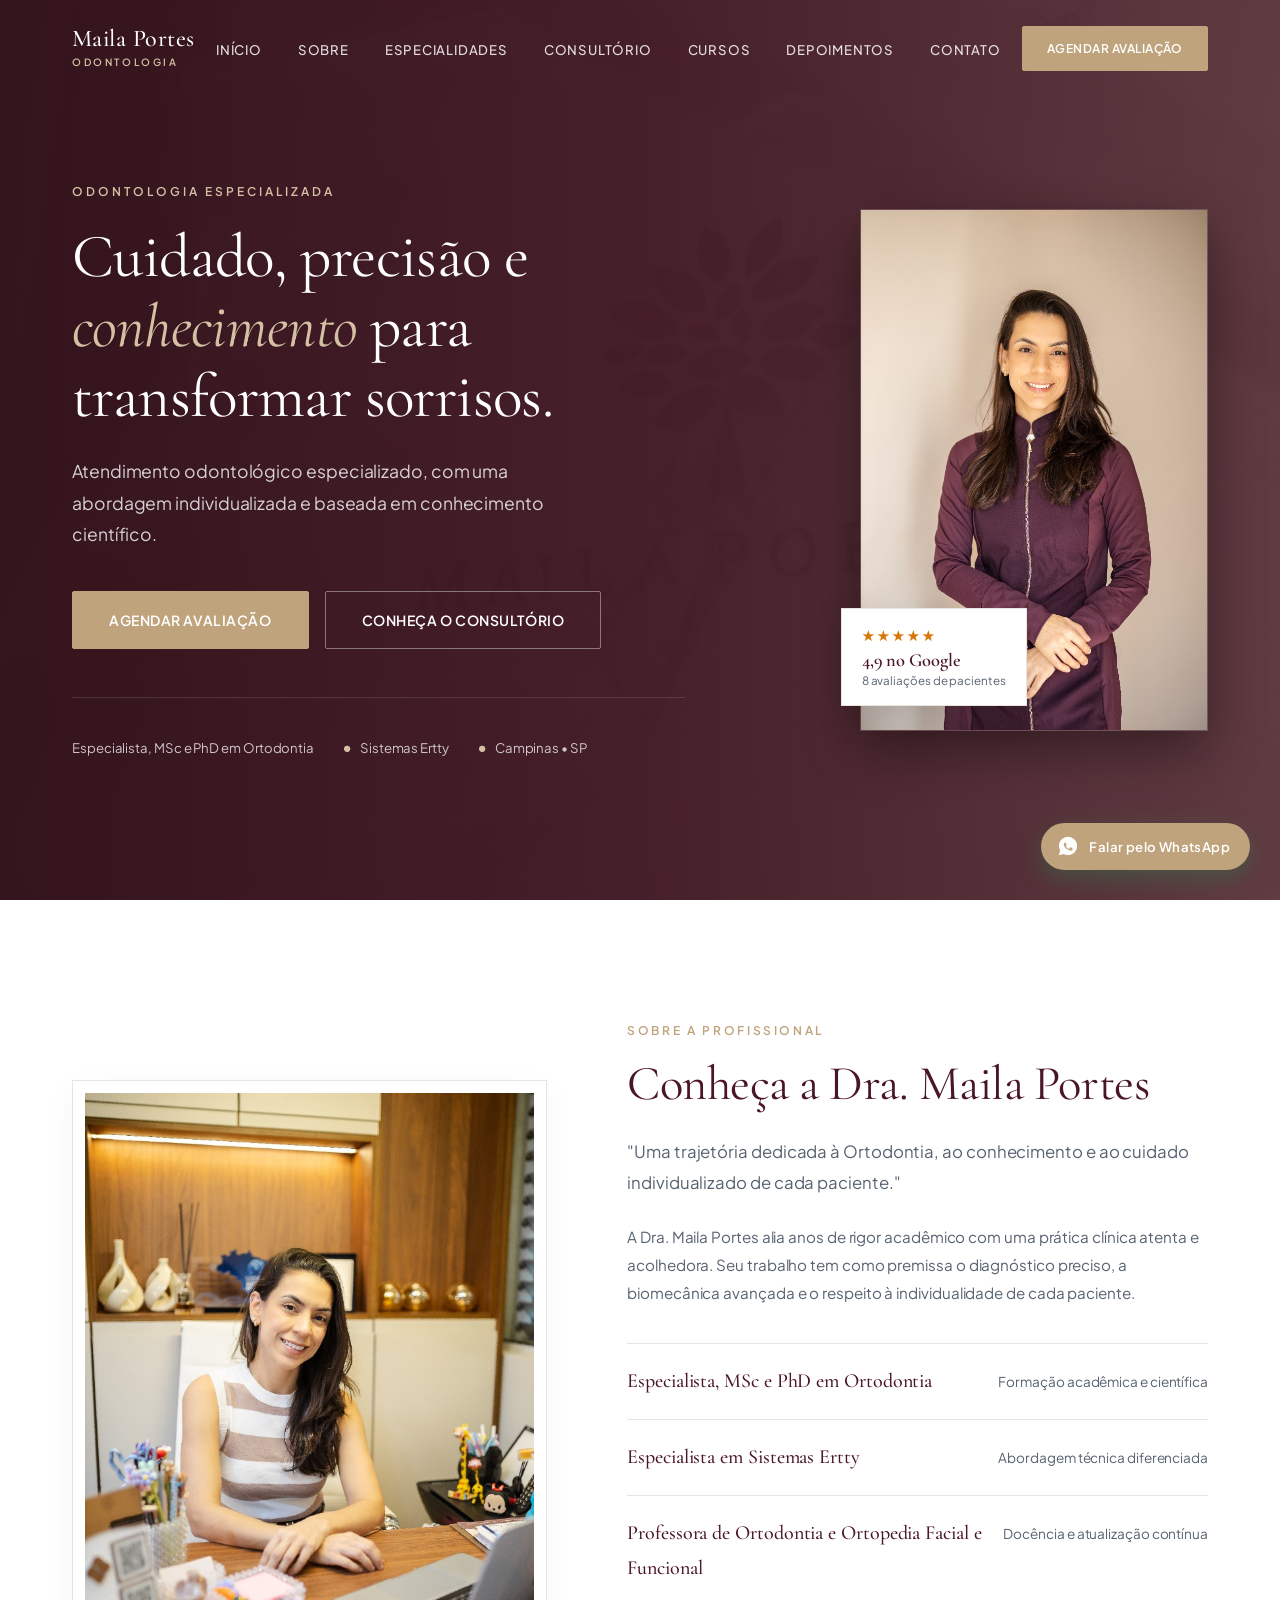
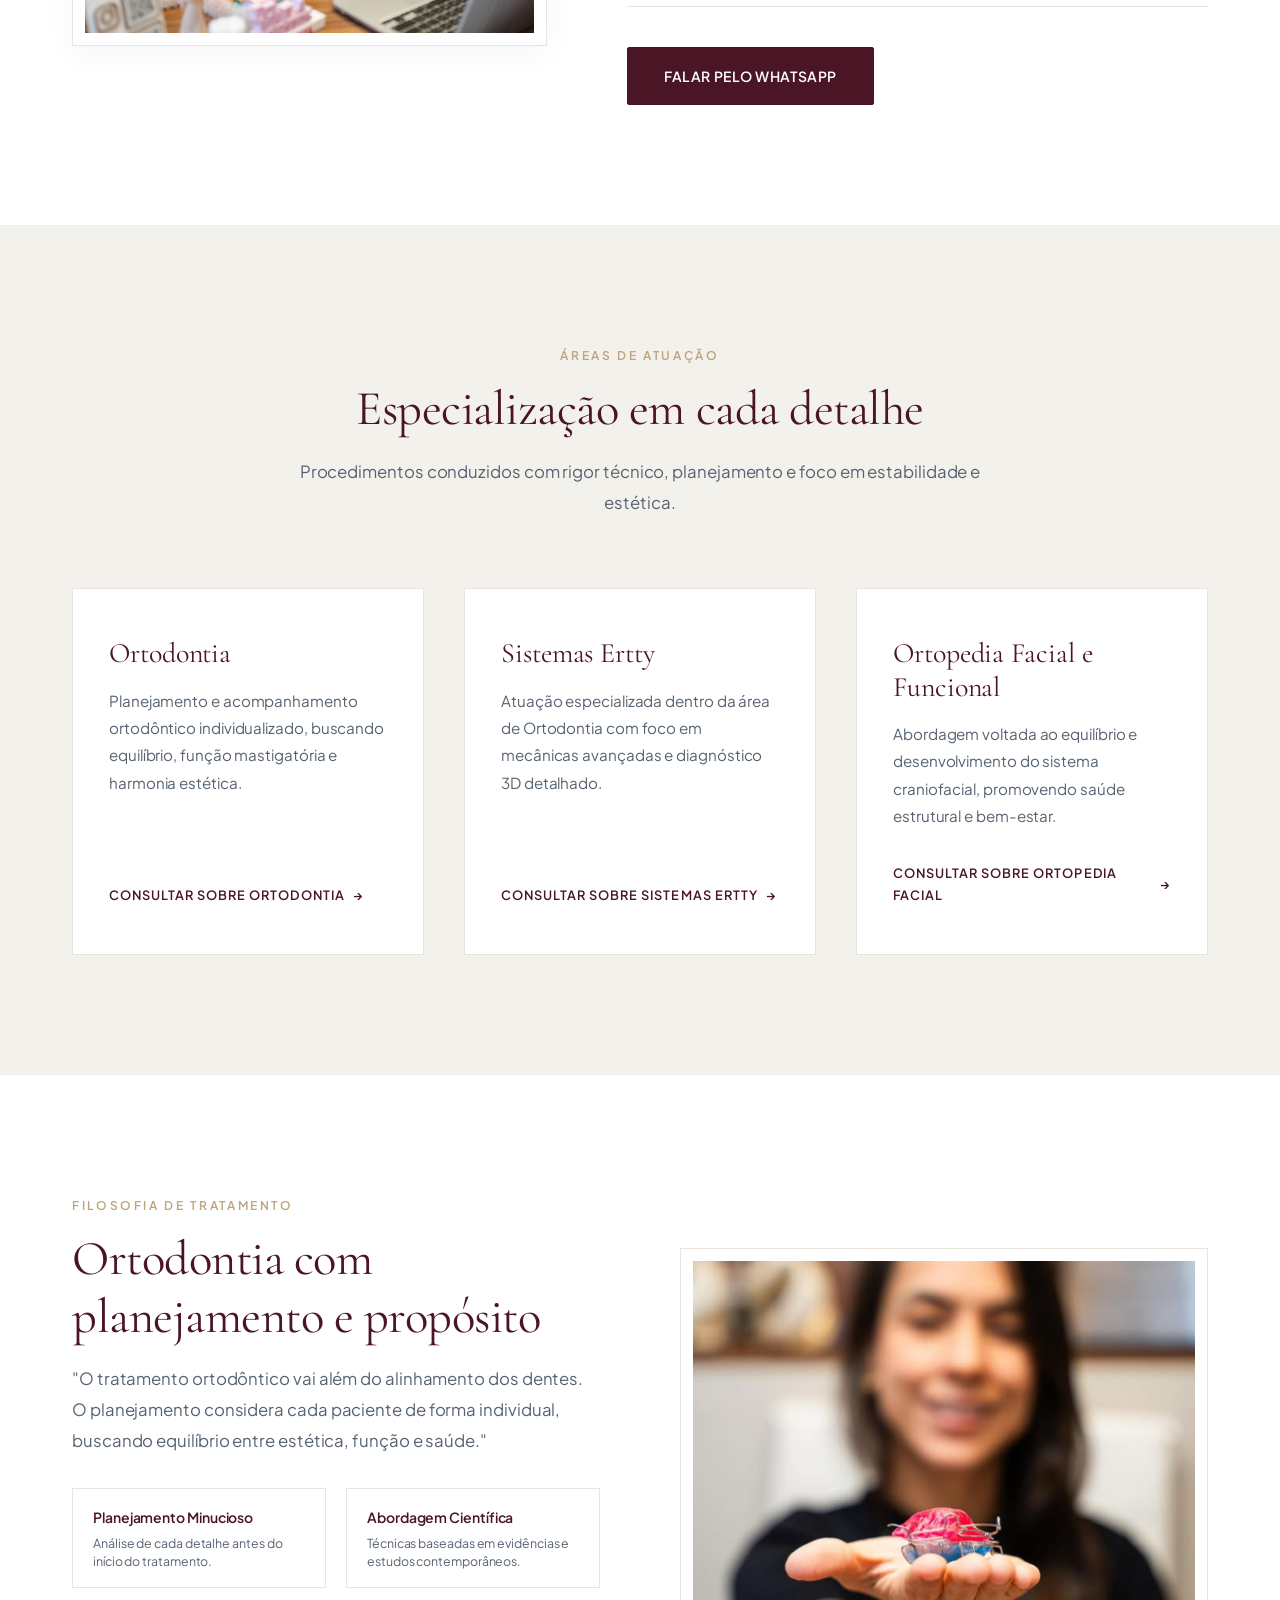
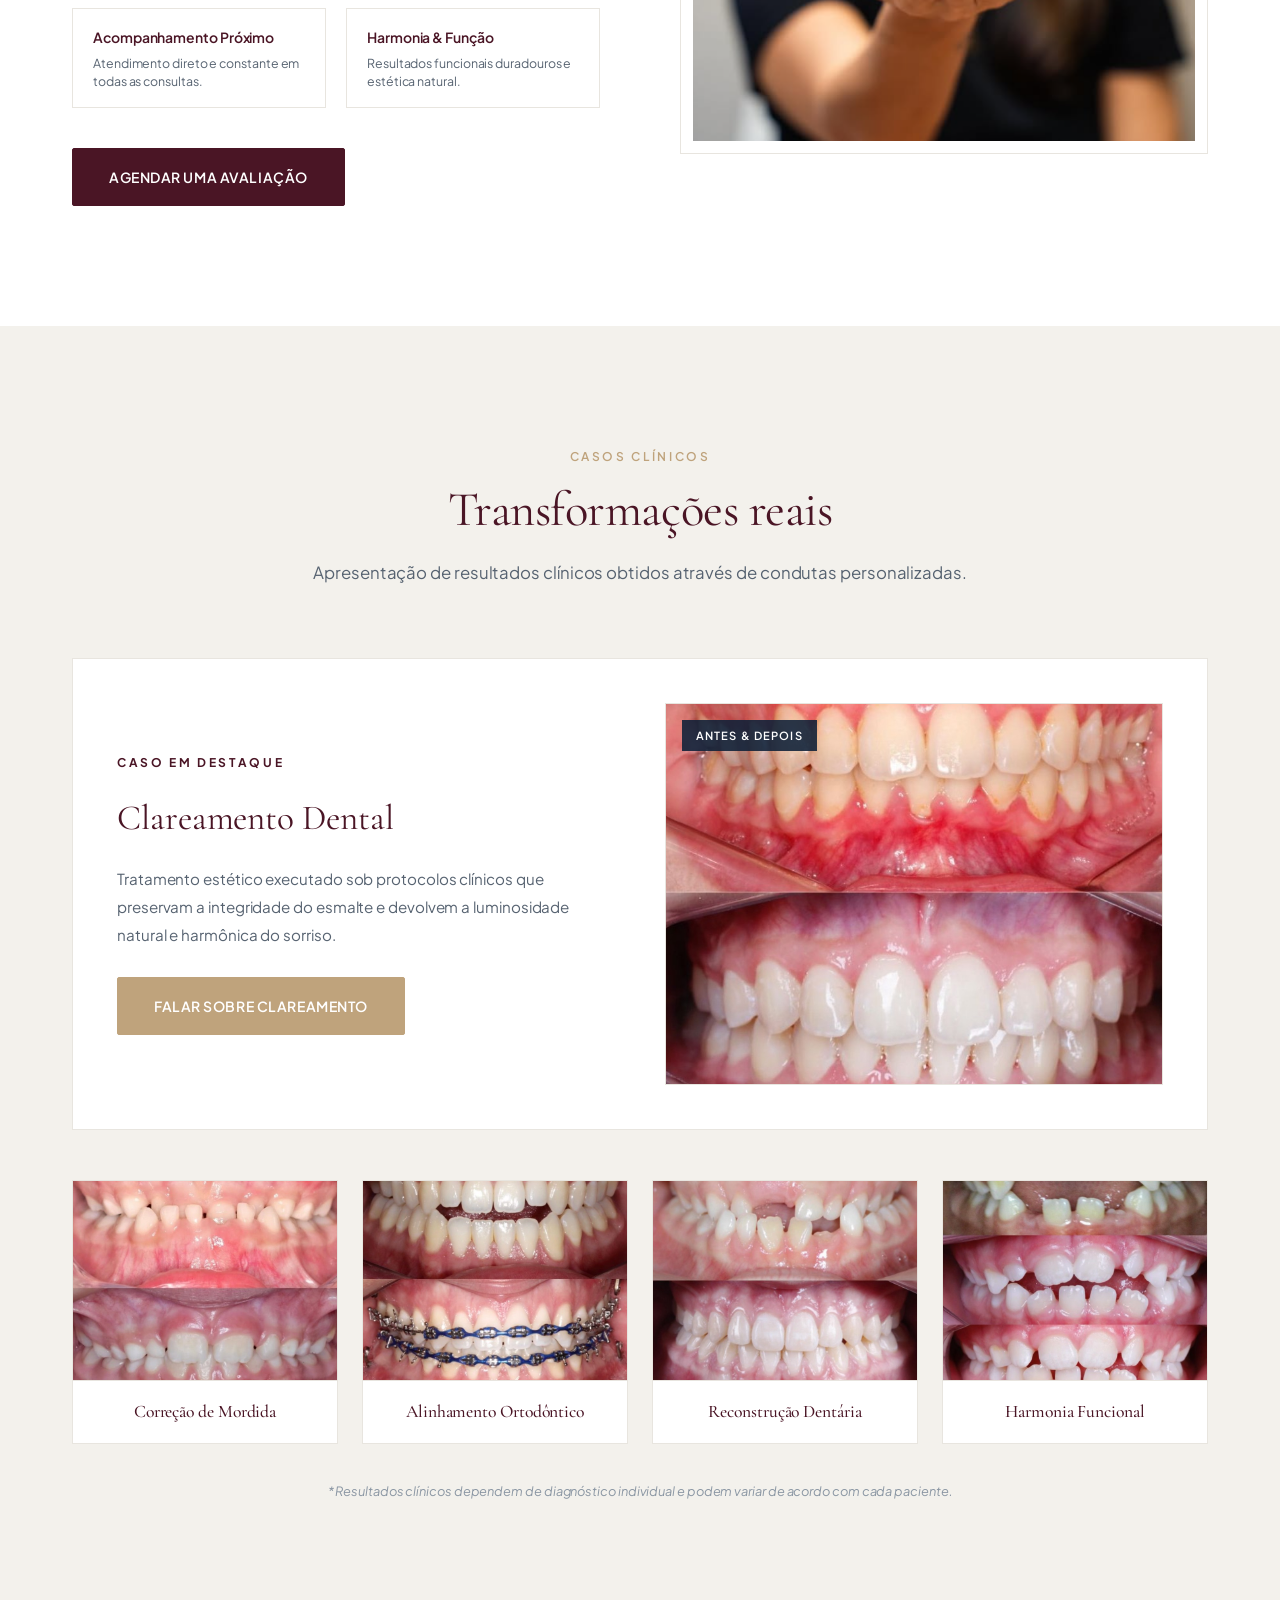
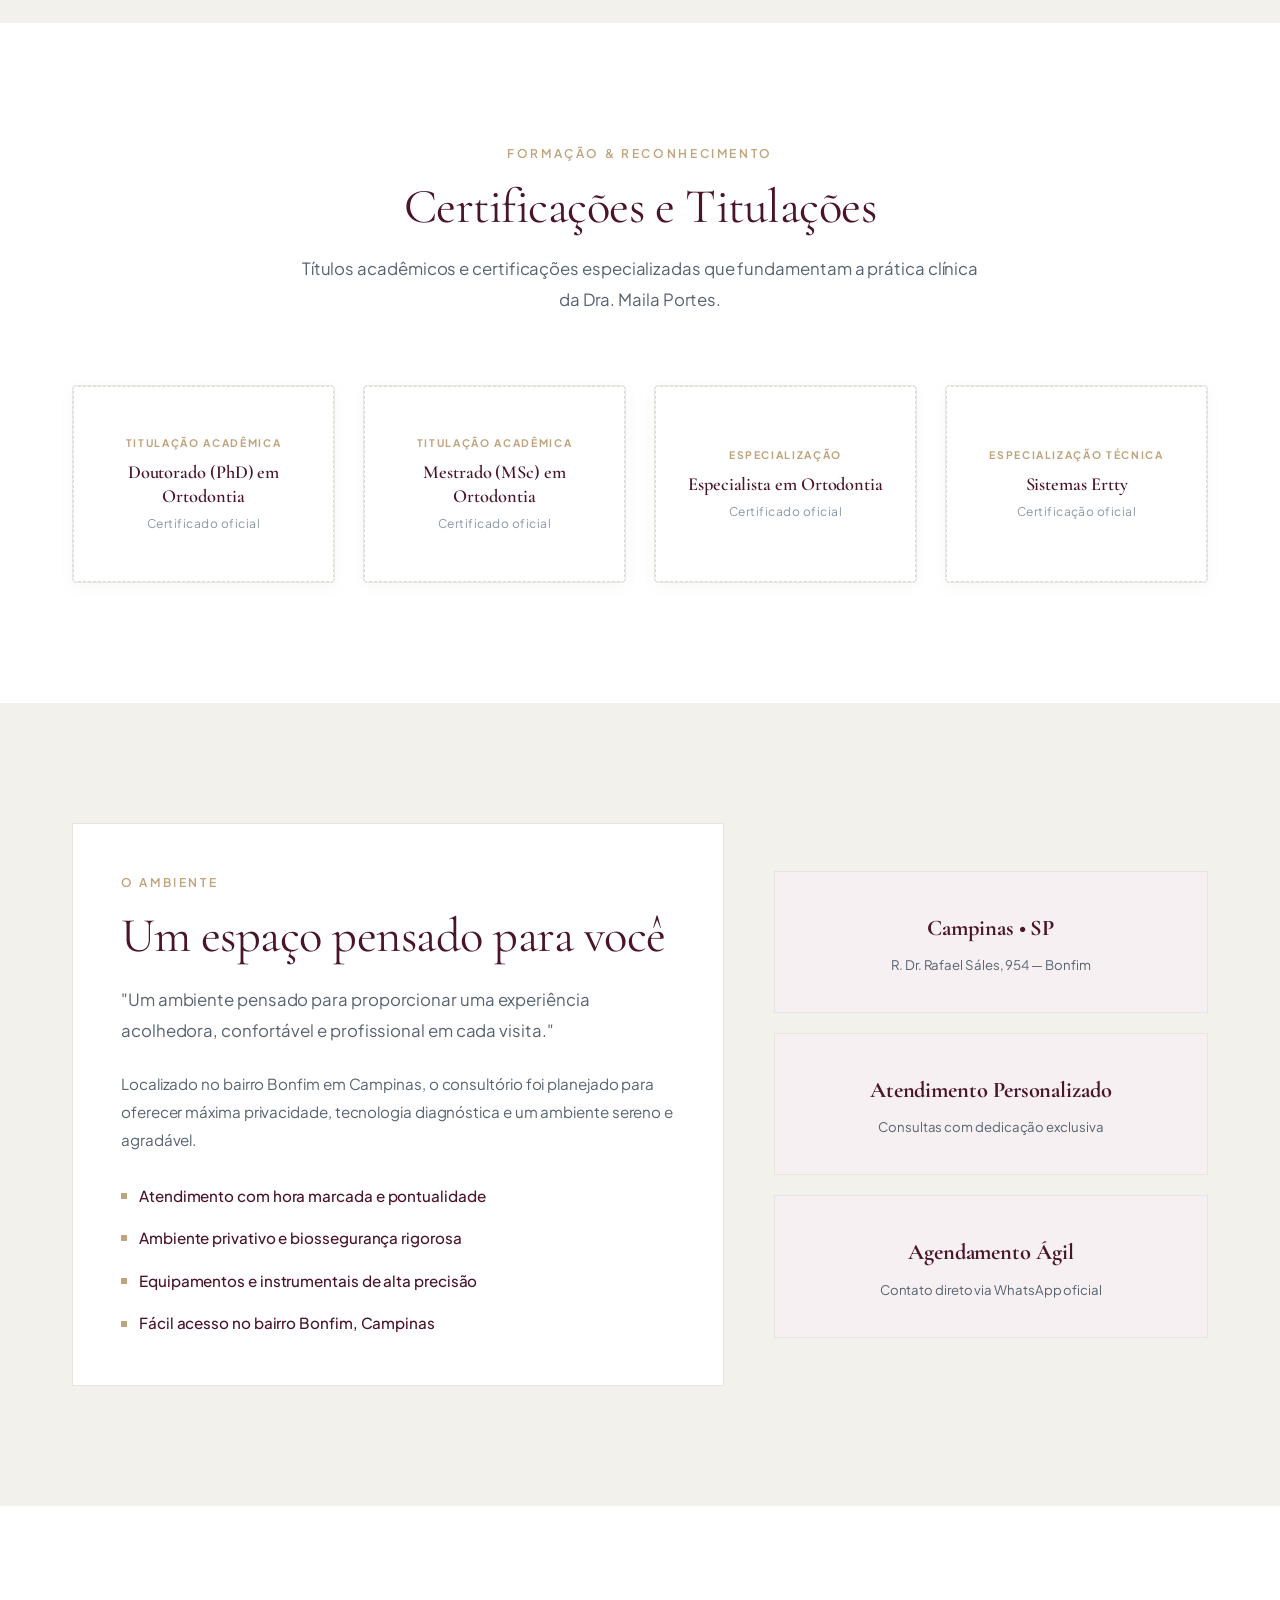
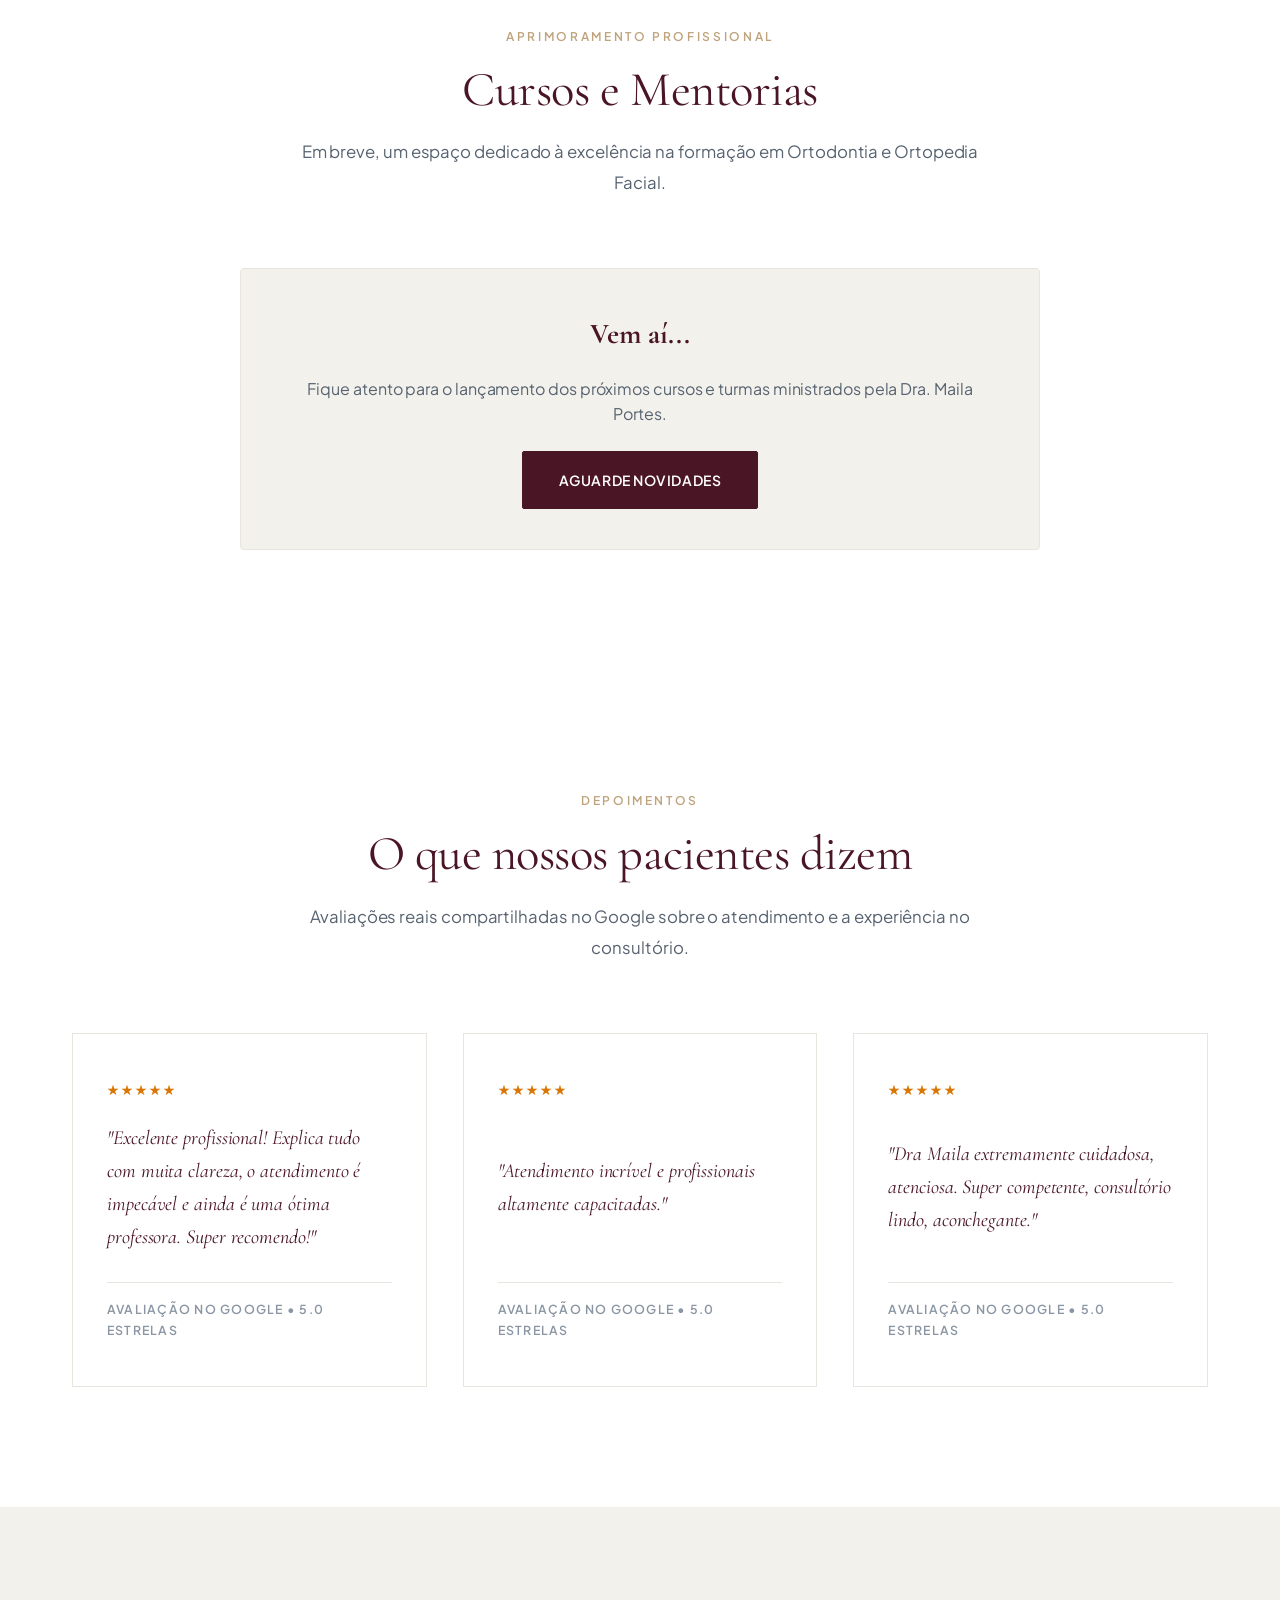
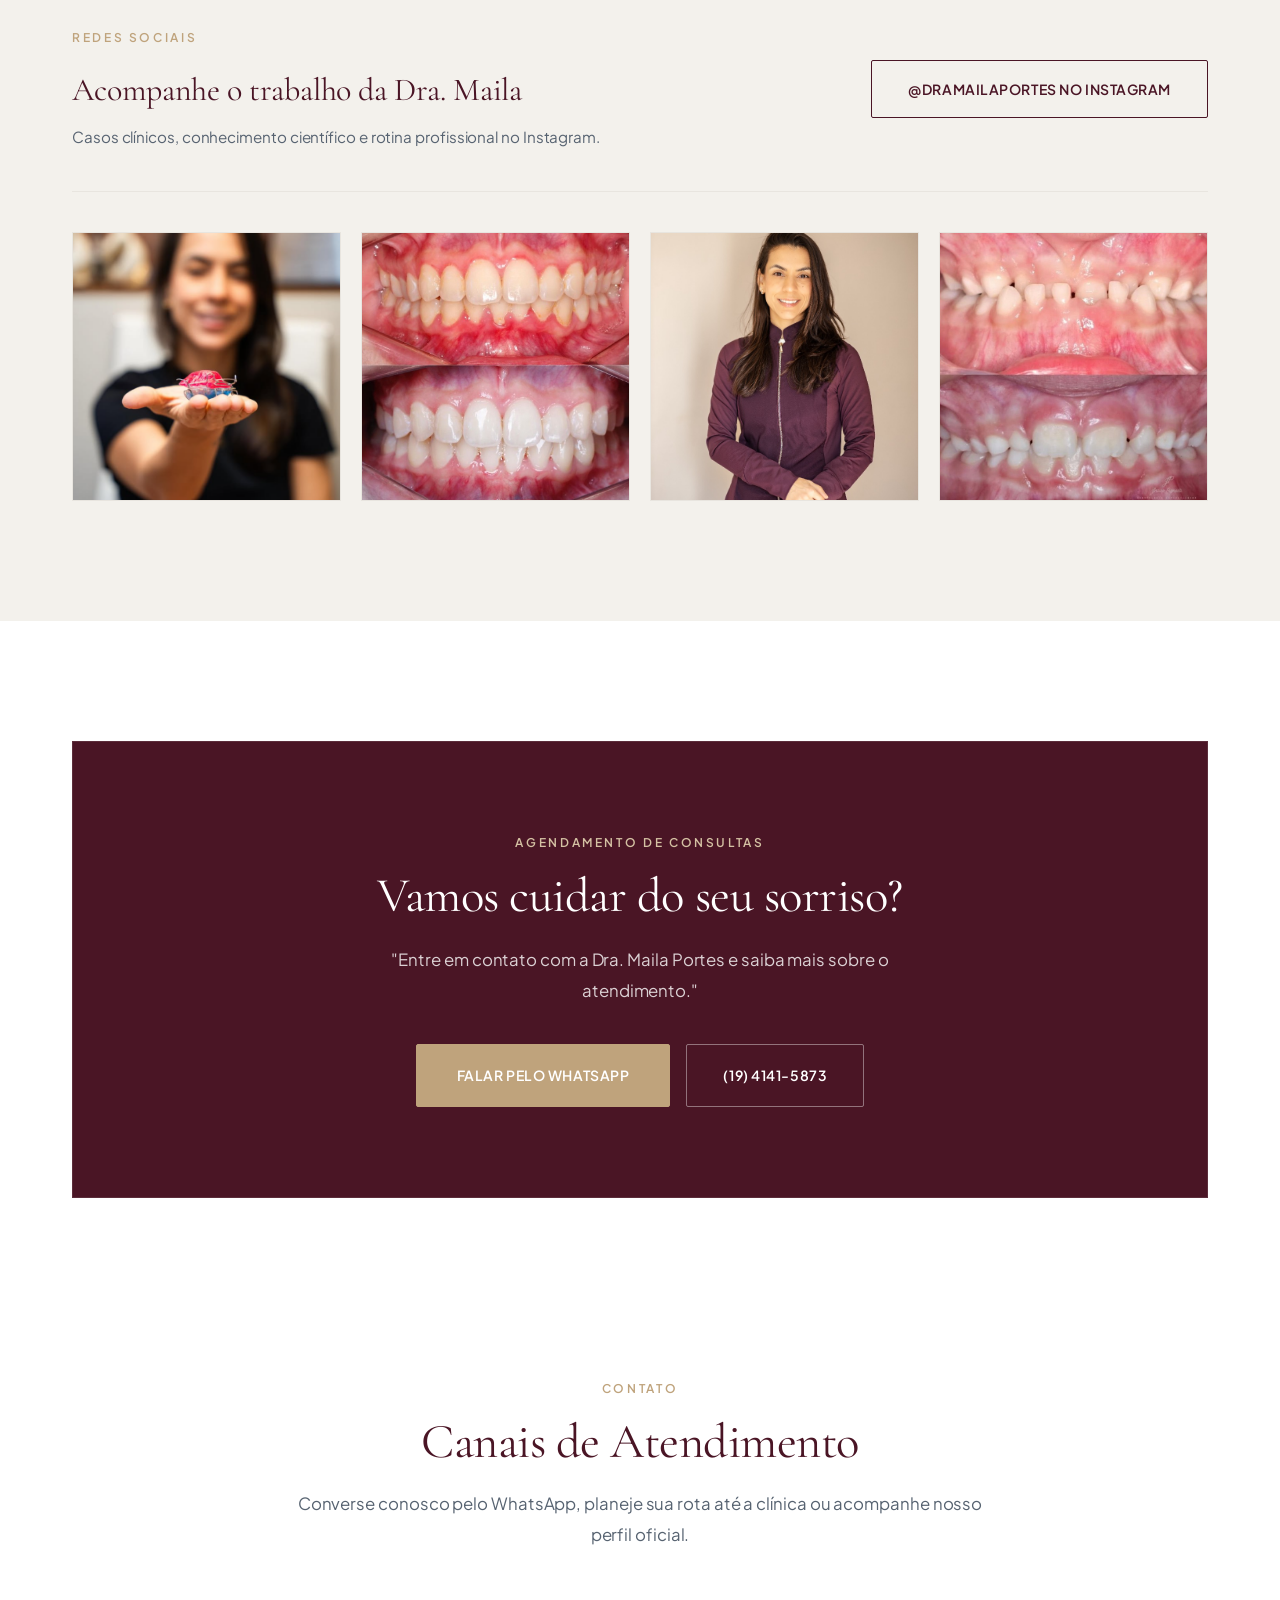
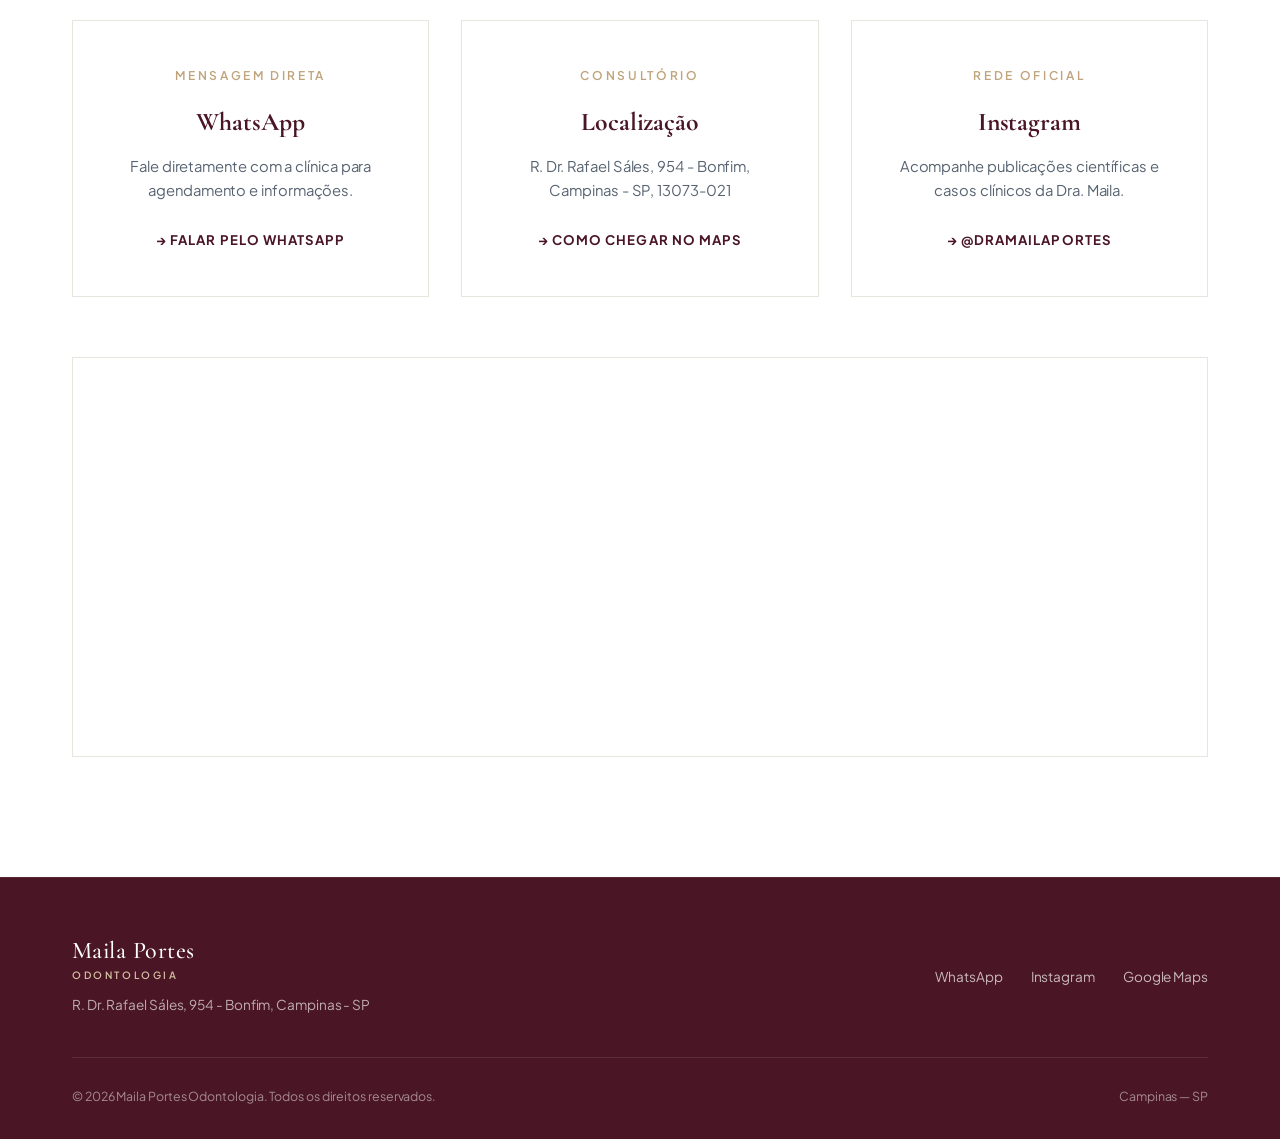
==== commit 55319846: "Atualizando identidade visual para vinho e novas fotos" ====
--- a/index.html
+++ b/index.html
@@ -42,6 +42,7 @@
           <li class="nav-item"><a href="#sobre">Sobre</a></li>
           <li class="nav-item"><a href="#especialidades">Especialidades</a></li>
           <li class="nav-item"><a href="#consultorio">Consultório</a></li>
+          <li class="nav-item"><a href="#cursos">Cursos</a></li>
           <li class="nav-item"><a href="#depoimentos">Depoimentos</a></li>
           <li class="nav-item"><a href="#contato">Contato</a></li>
         </ul>
@@ -86,6 +87,7 @@
         <li><a href="#resultados" class="mobile-link">Resultados Clínicos</a></li>
         <li><a href="#certificacoes" class="mobile-link">Certificações</a></li>
         <li><a href="#consultorio" class="mobile-link">O Consultório</a></li>
+        <li><a href="#cursos" class="mobile-link">Cursos</a></li>
         <li><a href="#depoimentos" class="mobile-link">Depoimentos</a></li>
         <li><a href="#contato" class="mobile-link">Contato</a></li>
       </ul>
@@ -99,10 +101,8 @@
        HERO COM VÍDEO DA FACHADA
        ========================================================================== -->
   <section id="inicio" class="hero">
-    <!-- Vídeo da Fachada -->
-    <video class="hero-video" autoplay muted loop playsinline poster="assets/images/dra-maila-perfil.jpg">
-      <source src="assets/videos/fachada-clinica.mp4" type="video/mp4">
-    </video>
+    <!-- Imagem de Fundo (Letreiro) -->
+    <img src="assets/images/letreiro.jpg" alt="Letreiro Maila Portes" class="hero-bg-image">
     <div class="hero-backdrop"></div>
 
     <div class="container">
@@ -136,7 +136,7 @@
         <!-- Coluna da Foto -->
         <div class="hero-figure reveal">
           <div class="hero-figure-frame">
-            <img src="assets/images/dra-maila-perfil.jpg" alt="Dra. Maila Portes no consultório em Campinas" width="420" height="520">
+            <img src="assets/images/dra-maila-nova.jpg" alt="Dra. Maila Portes no consultório em Campinas" width="420" height="520">
             <div class="hero-rating-tag">
               <div class="stars">★★★★★</div>
               <div class="score">4,9 no Google</div>
@@ -157,7 +157,7 @@
         <!-- Foto -->
         <div class="about-portrait reveal">
           <div class="about-portrait-frame">
-            <img src="assets/images/dra-maila-perfil.jpg" alt="Dra. Maila Portes - Cirurgiã-Dentista e Ortodontista">
+            <img src="assets/images/dra-maila-mesa.jpg" alt="Dra. Maila Portes - Cirurgiã-Dentista e Ortodontista">
           </div>
         </div>
 
@@ -464,6 +464,29 @@
   </section>
 
   <!-- ==========================================================================
+       CURSOS
+       ========================================================================== -->
+  <section id="cursos" class="section section-white">
+    <div class="container">
+      <div class="section-header center reveal">
+        <span class="eyebrow">Aprimoramento Profissional</span>
+        <h2 class="headline">Cursos e Mentorias</h2>
+        <p class="lead-text">
+          Em breve, um espaço dedicado à excelência na formação em Ortodontia e Ortopedia Facial.
+        </p>
+      </div>
+      
+      <div class="cta-banner-elegant reveal" style="background-color: var(--color-bg-alt); padding: 40px; text-align: center; border: 1px solid var(--color-border); max-width: 800px; margin: 0 auto; border-radius: 4px;">
+        <h3 style="font-family: var(--font-serif); font-size: 1.8rem; color: var(--color-primary); margin-bottom: 16px;">Vem aí...</h3>
+        <p style="color: var(--color-text-muted); margin-bottom: 24px; line-height: 1.6;">Fique atento para o lançamento dos próximos cursos e turmas ministrados pela Dra. Maila Portes.</p>
+        <a href="#" class="btn btn-primary" onclick="event.preventDefault(); alert('Link do curso será adicionado em breve!')">
+          Aguarde Novidades
+        </a>
+      </div>
+    </div>
+  </section>
+
+  <!-- ==========================================================================
        DEPOIMENTOS DOS PACIENTES
        ========================================================================== -->
   <section id="depoimentos" class="section section-white">
@@ -542,7 +565,7 @@
           <img src="assets/images/resultados/clareamento.jpg" alt="Publicação Instagram Dra Maila Portes">
         </a>
         <a href="https://www.instagram.com/dramailaportes/" target="_blank" rel="noopener noreferrer" class="instagram-mosaic-item">
-          <img src="assets/images/dra-maila-perfil.jpg" alt="Publicação Instagram Dra Maila Portes">
+          <img src="assets/images/dra-maila-nova.jpg" alt="Publicação Instagram Dra Maila Portes">
         </a>
         <a href="https://www.instagram.com/dramailaportes/" target="_blank" rel="noopener noreferrer" class="instagram-mosaic-item">
           <img src="assets/images/resultados/mordida.jpg" alt="Publicação Instagram Dra Maila Portes">
--- a/css/style.css
+++ b/css/style.css
@@ -7,10 +7,10 @@
 
 /* --- TOKENS DE DESIGN REFINADOS --- */
 :root {
-  --color-primary: #0E2038;         /* Azul marinho nobre profundo */
-  --color-primary-light: #1E385B;
-  --color-primary-muted: #3B5A82;
-  --color-primary-soft: #F0F4F8;    /* Tom suave de azul acinzentado */
+  --color-primary: #4A1525;         /* Vinho profundo e luxuoso */
+  --color-primary-light: #6A1E35;
+  --color-primary-muted: #8A3D54;
+  --color-primary-soft: #F6F0F2;    /* Tom suave de vinho acinzentado */
   
   --color-accent: #BFA37C;          /* Champagne / Dourado fosco acetinado */
   --color-accent-light: #D4C1A3;
@@ -27,8 +27,8 @@
   --color-border: #E8E5DF;         /* Linhas finas clássicas */
   --color-border-subtle: #F0EDE8;
   
-  --color-whatsapp: #1E9E52;       /* Verde WhatsApp sóbrio e elegante */
-  --color-whatsapp-hover: #168042;
+  --color-whatsapp: #BFA37C;       /* Dourado champagne combinando com vinho */
+  --color-whatsapp-hover: #A68B63;
 
   --font-serif: 'Cormorant Garamond', Georgia, serif;
   --font-sans: 'Plus Jakarta Sans', -apple-system, BlinkMacSystemFont, sans-serif;
@@ -499,25 +499,25 @@
   align-items: center;
   padding-top: 130px;
   padding-bottom: 90px;
-  background-color: #0b1726;
+  background-color: #74212185;
   overflow: hidden;
 }
 
-.hero-video {
+.hero-bg-image {
   position: absolute;
   top: 0;
   left: 0;
   width: 100%;
   height: 100%;
   object-fit: cover;
-  opacity: 0.35;
-  filter: saturate(0.9) brightness(0.85);
+  opacity: 0.15;
+  filter: grayscale(0.5) brightness(0.9);
 }
 
 .hero-backdrop {
   position: absolute;
   inset: 0;
-  background: linear-gradient(to right, rgba(11, 23, 38, 0.94) 0%, rgba(14, 32, 56, 0.88) 50%, rgba(14, 32, 56, 0.65) 100%);
+  background: linear-gradient(to right, rgba(45, 13, 23, 0.94) 0%, rgba(55, 16, 28, 0.88) 50%, rgba(55, 16, 28, 0.65) 100%);
 }
 
 .hero-grid {
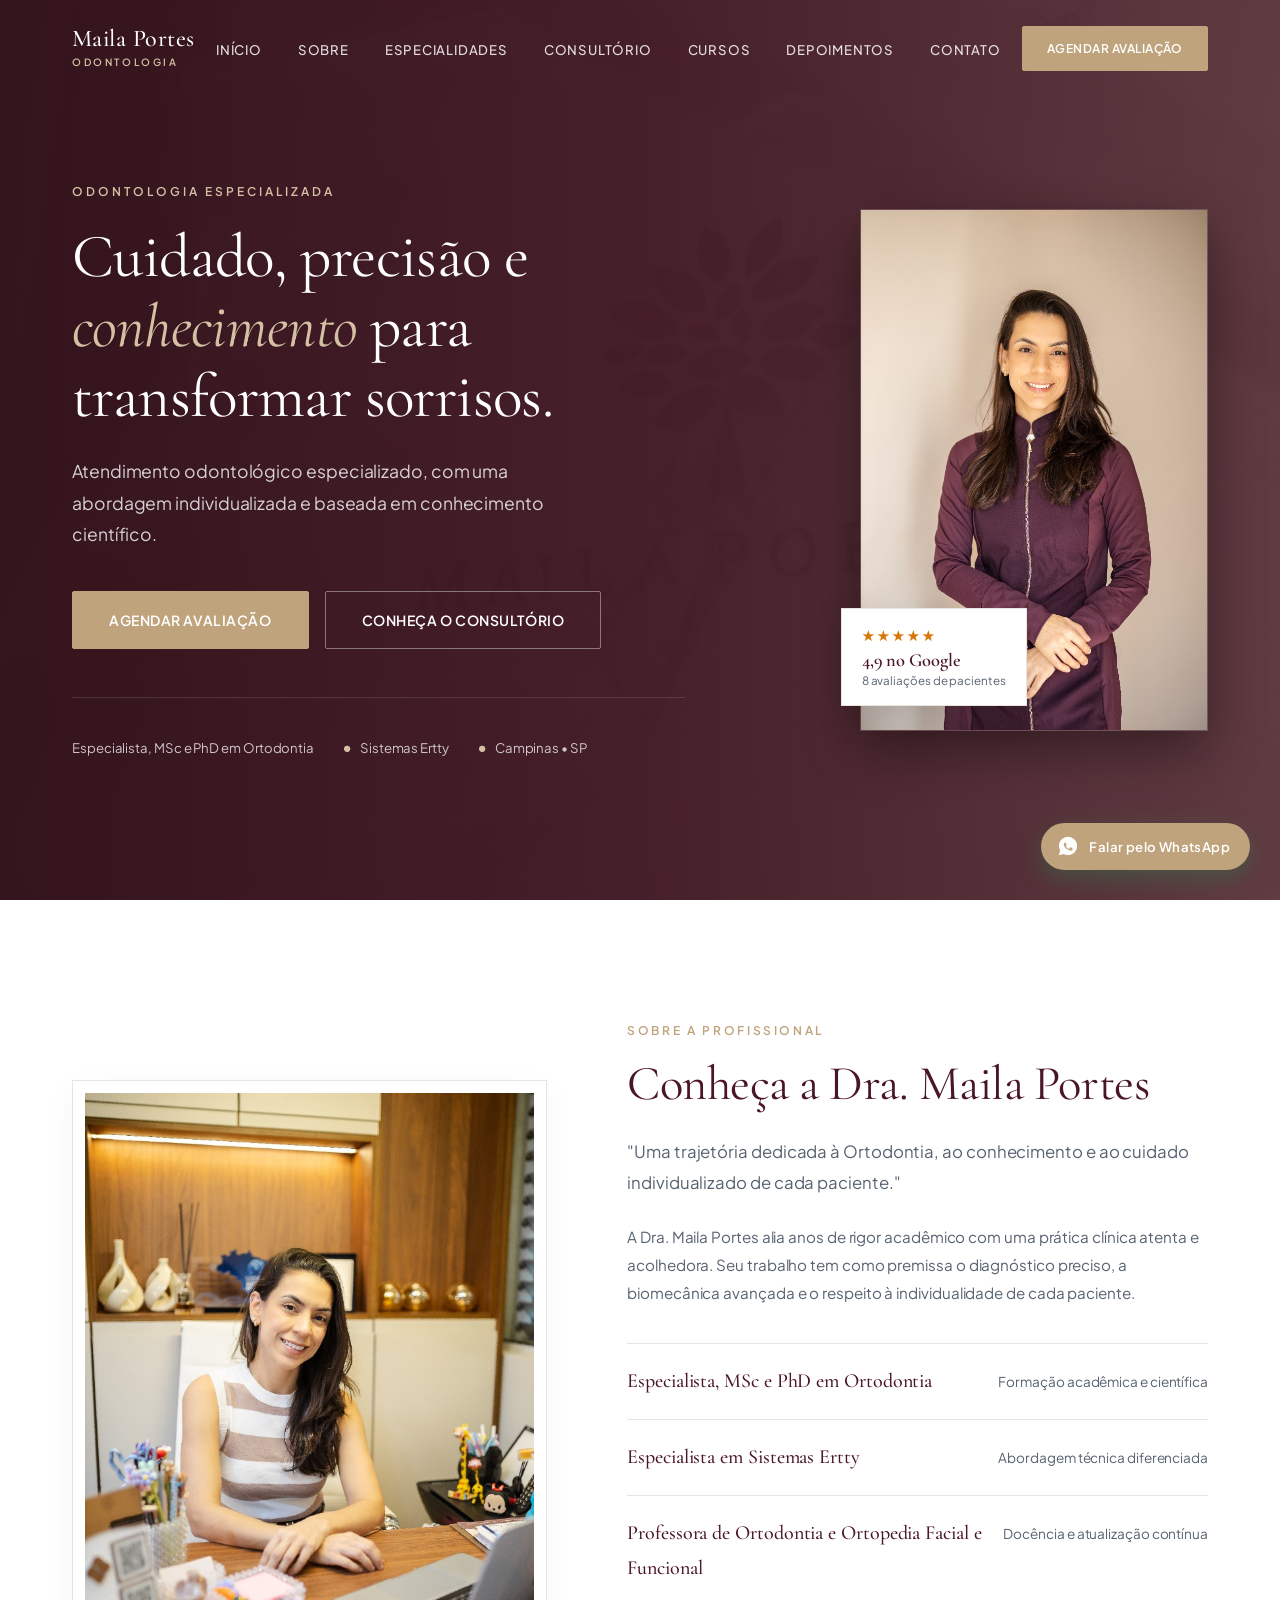
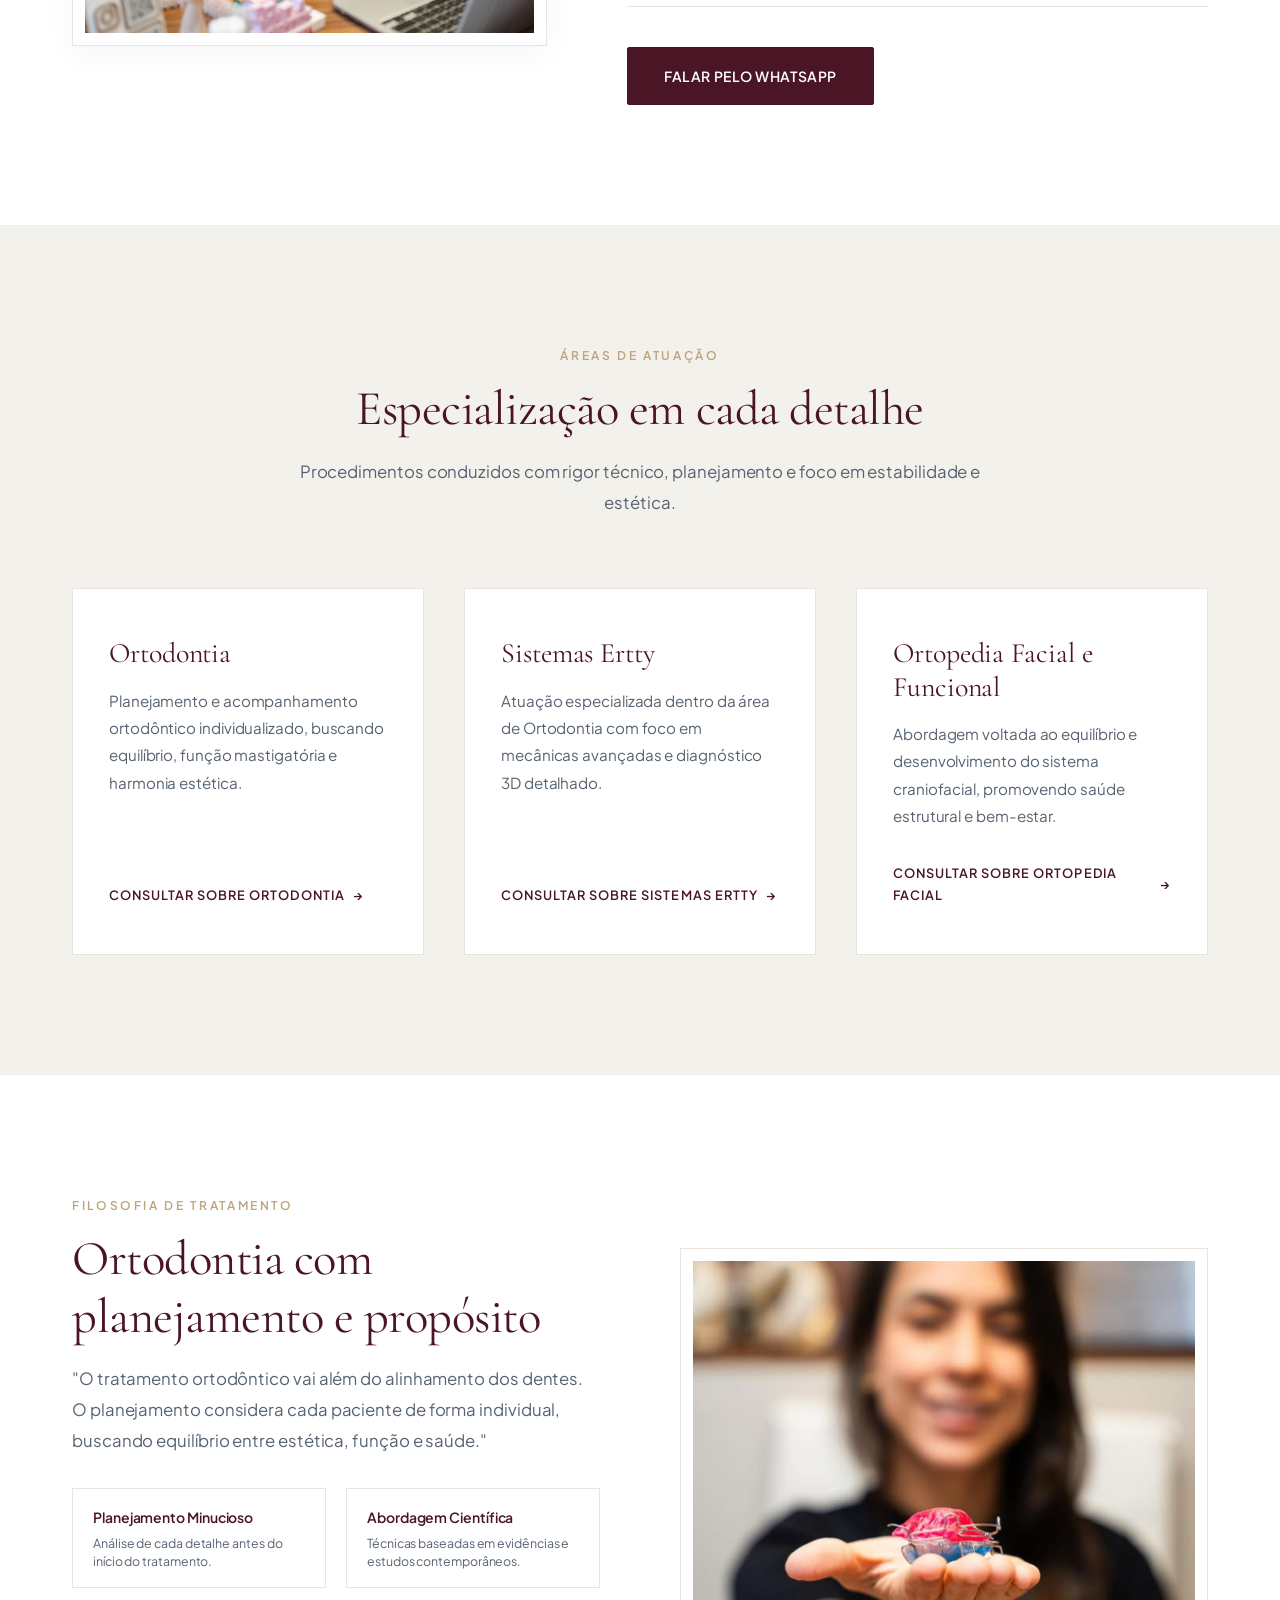
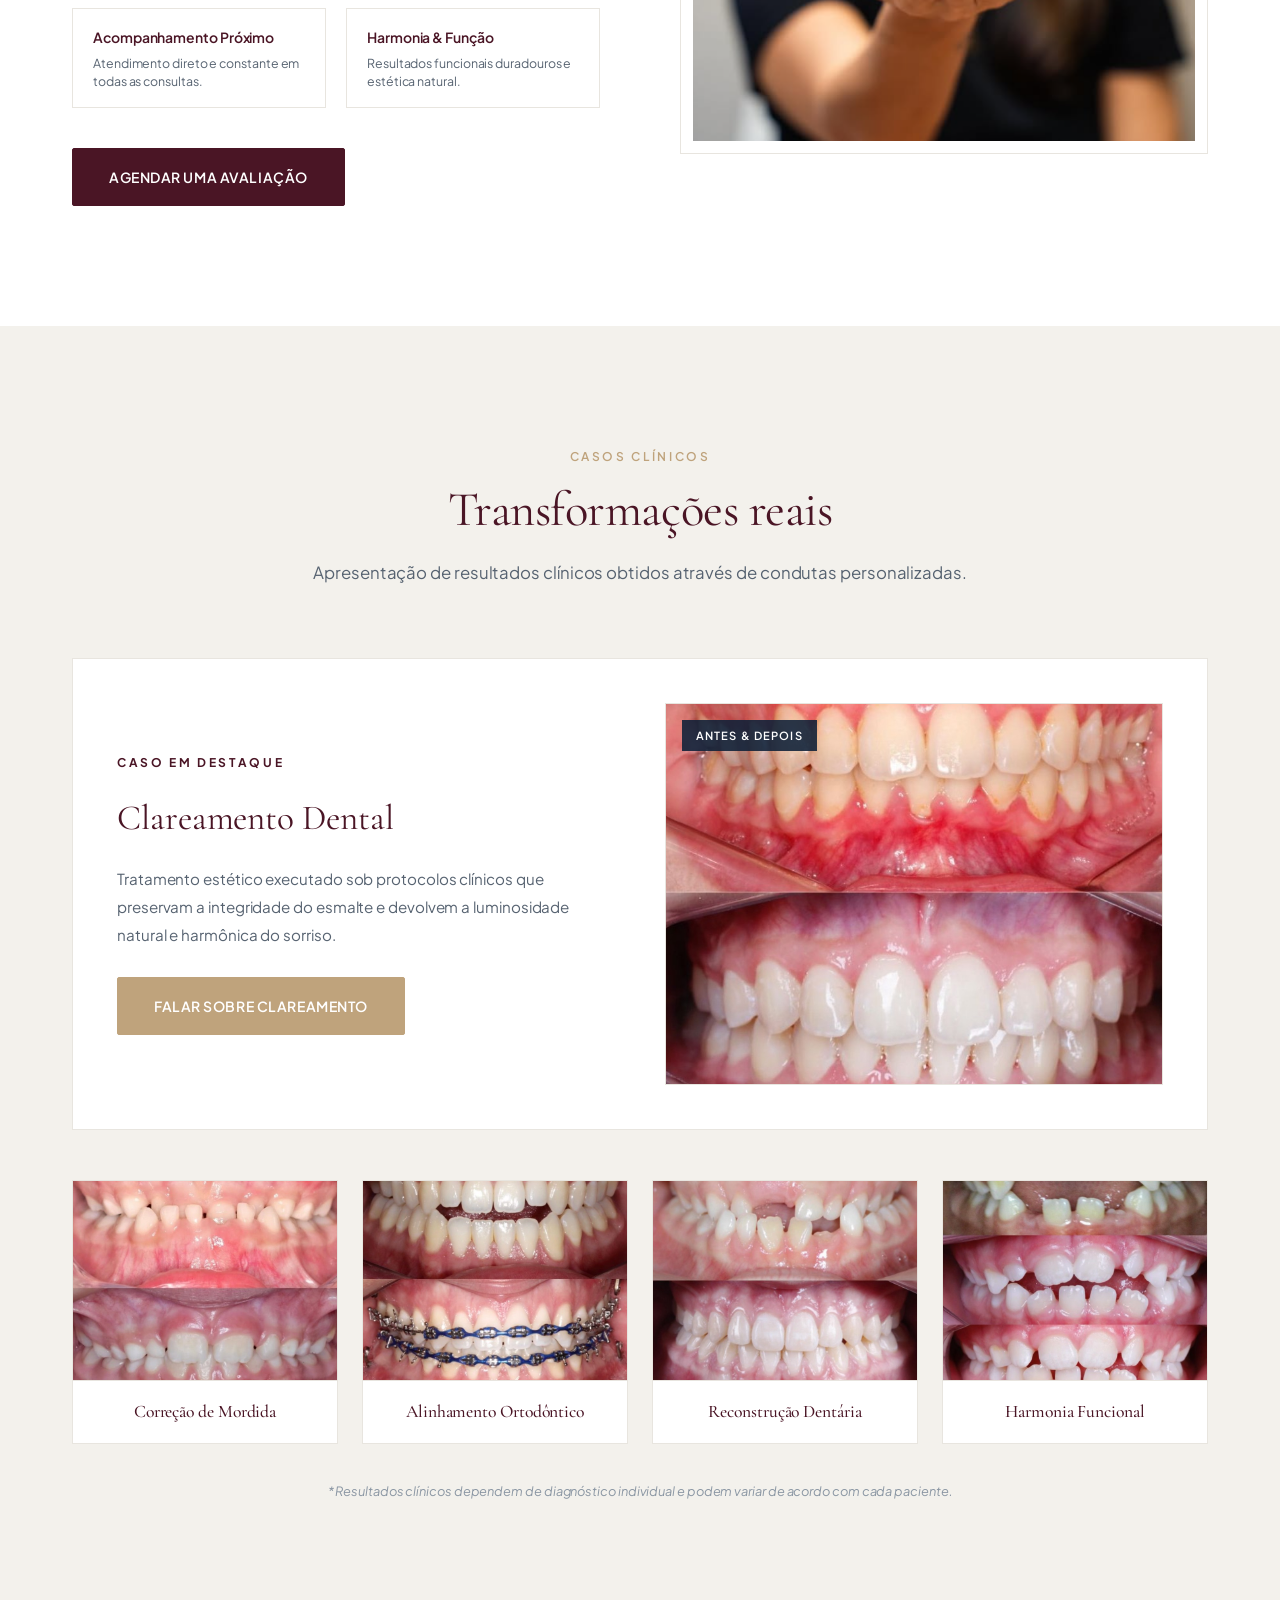
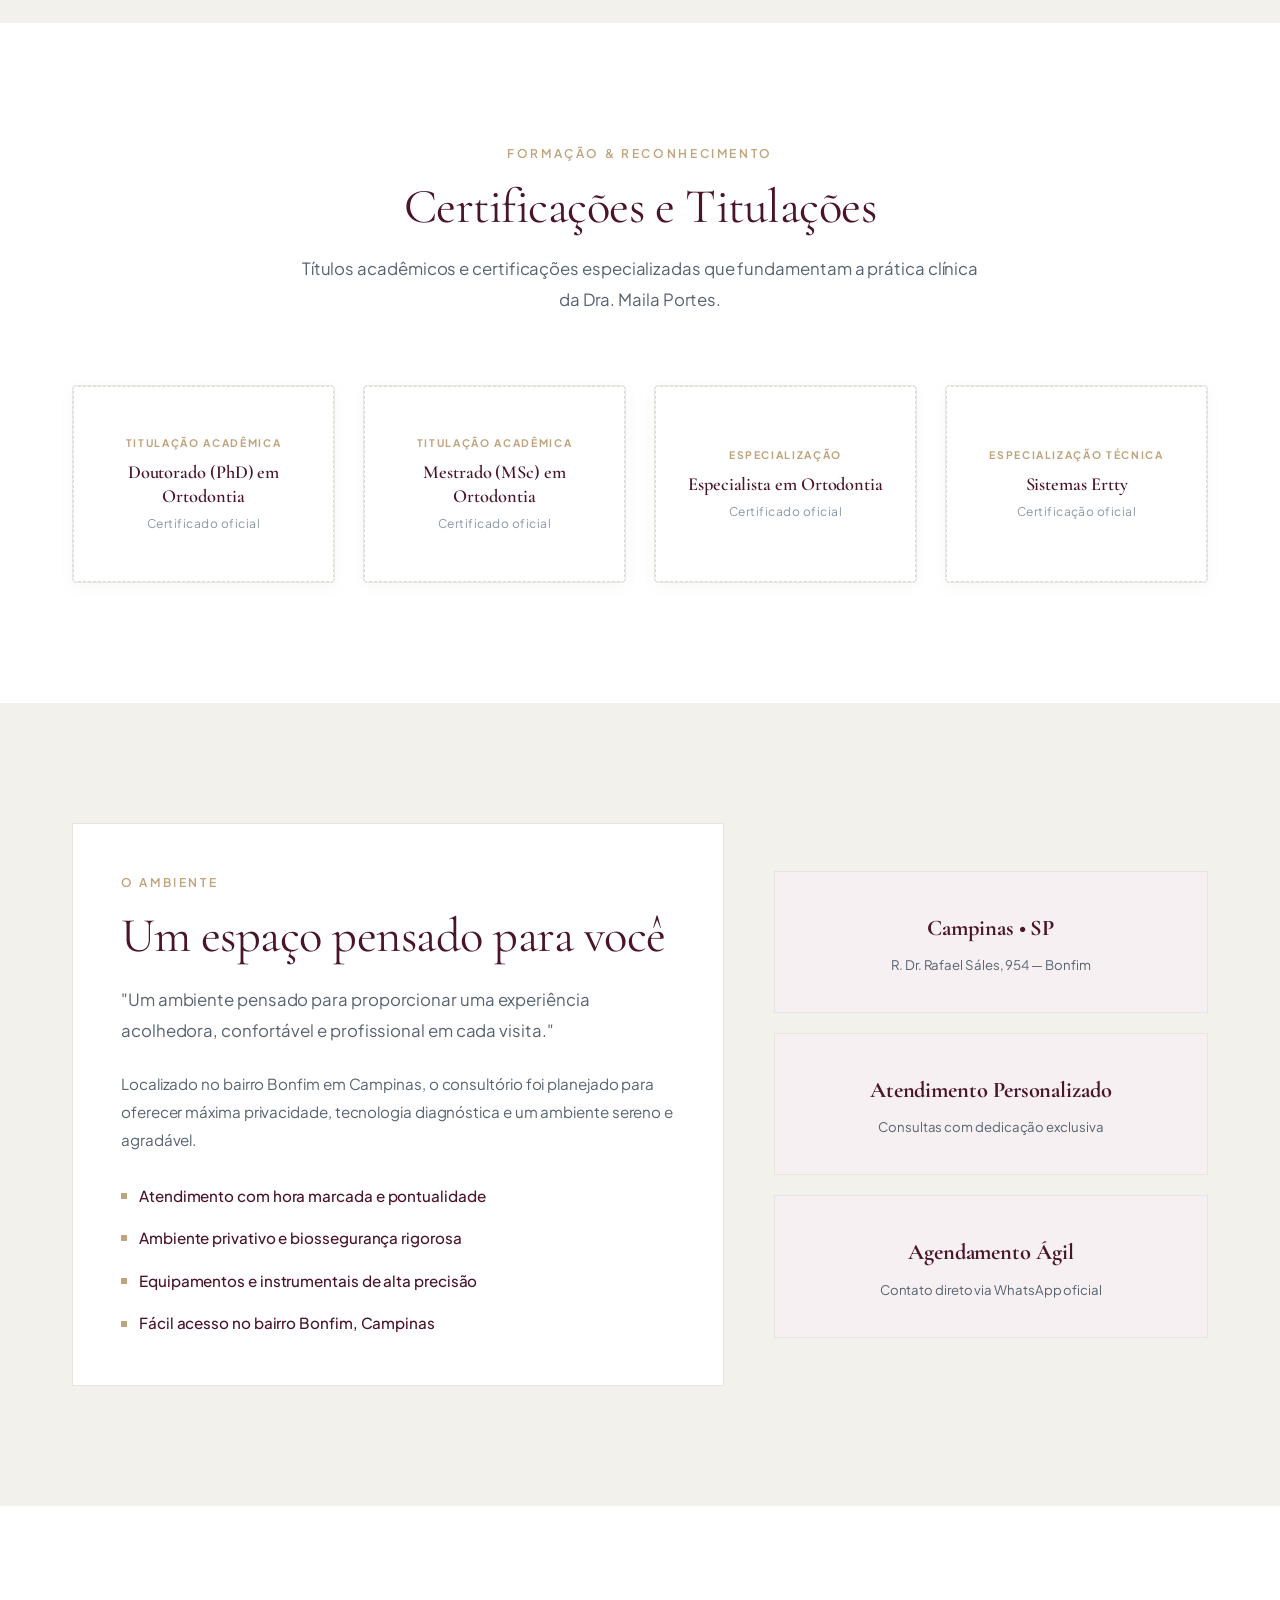
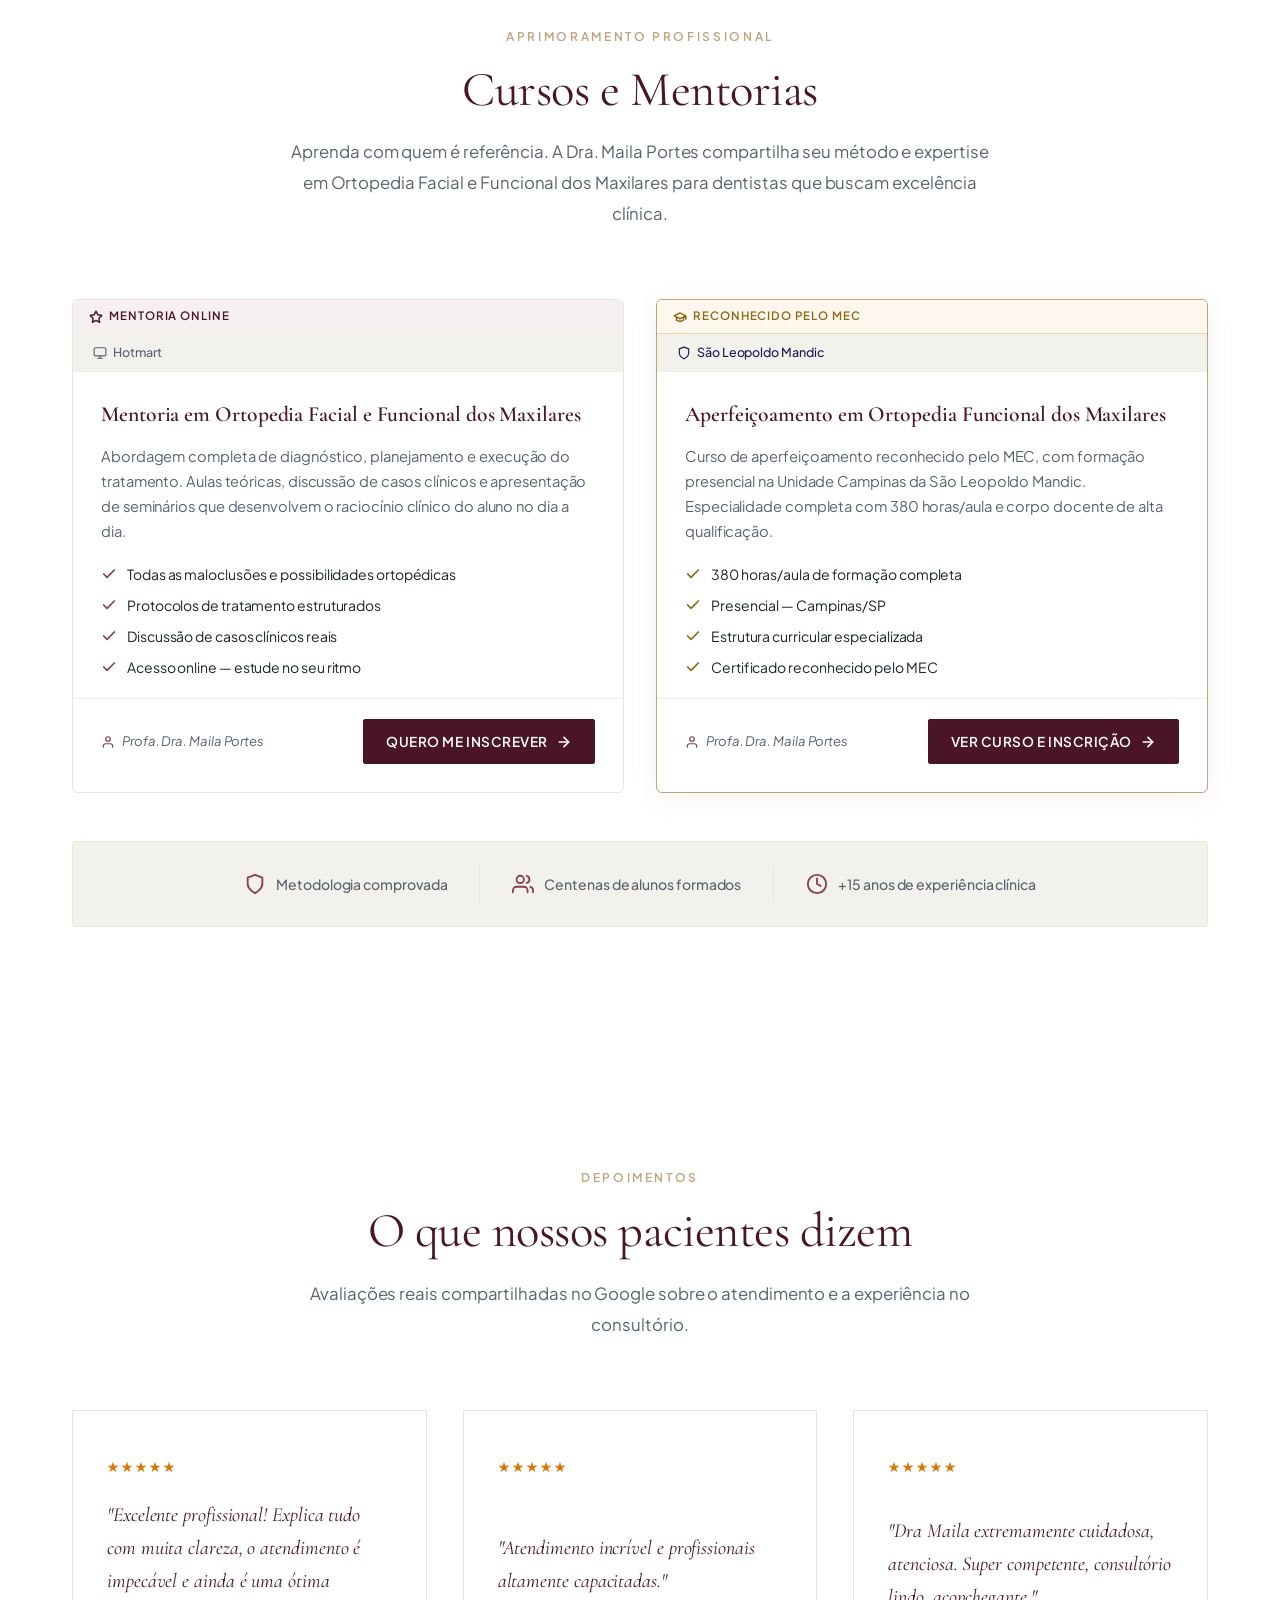
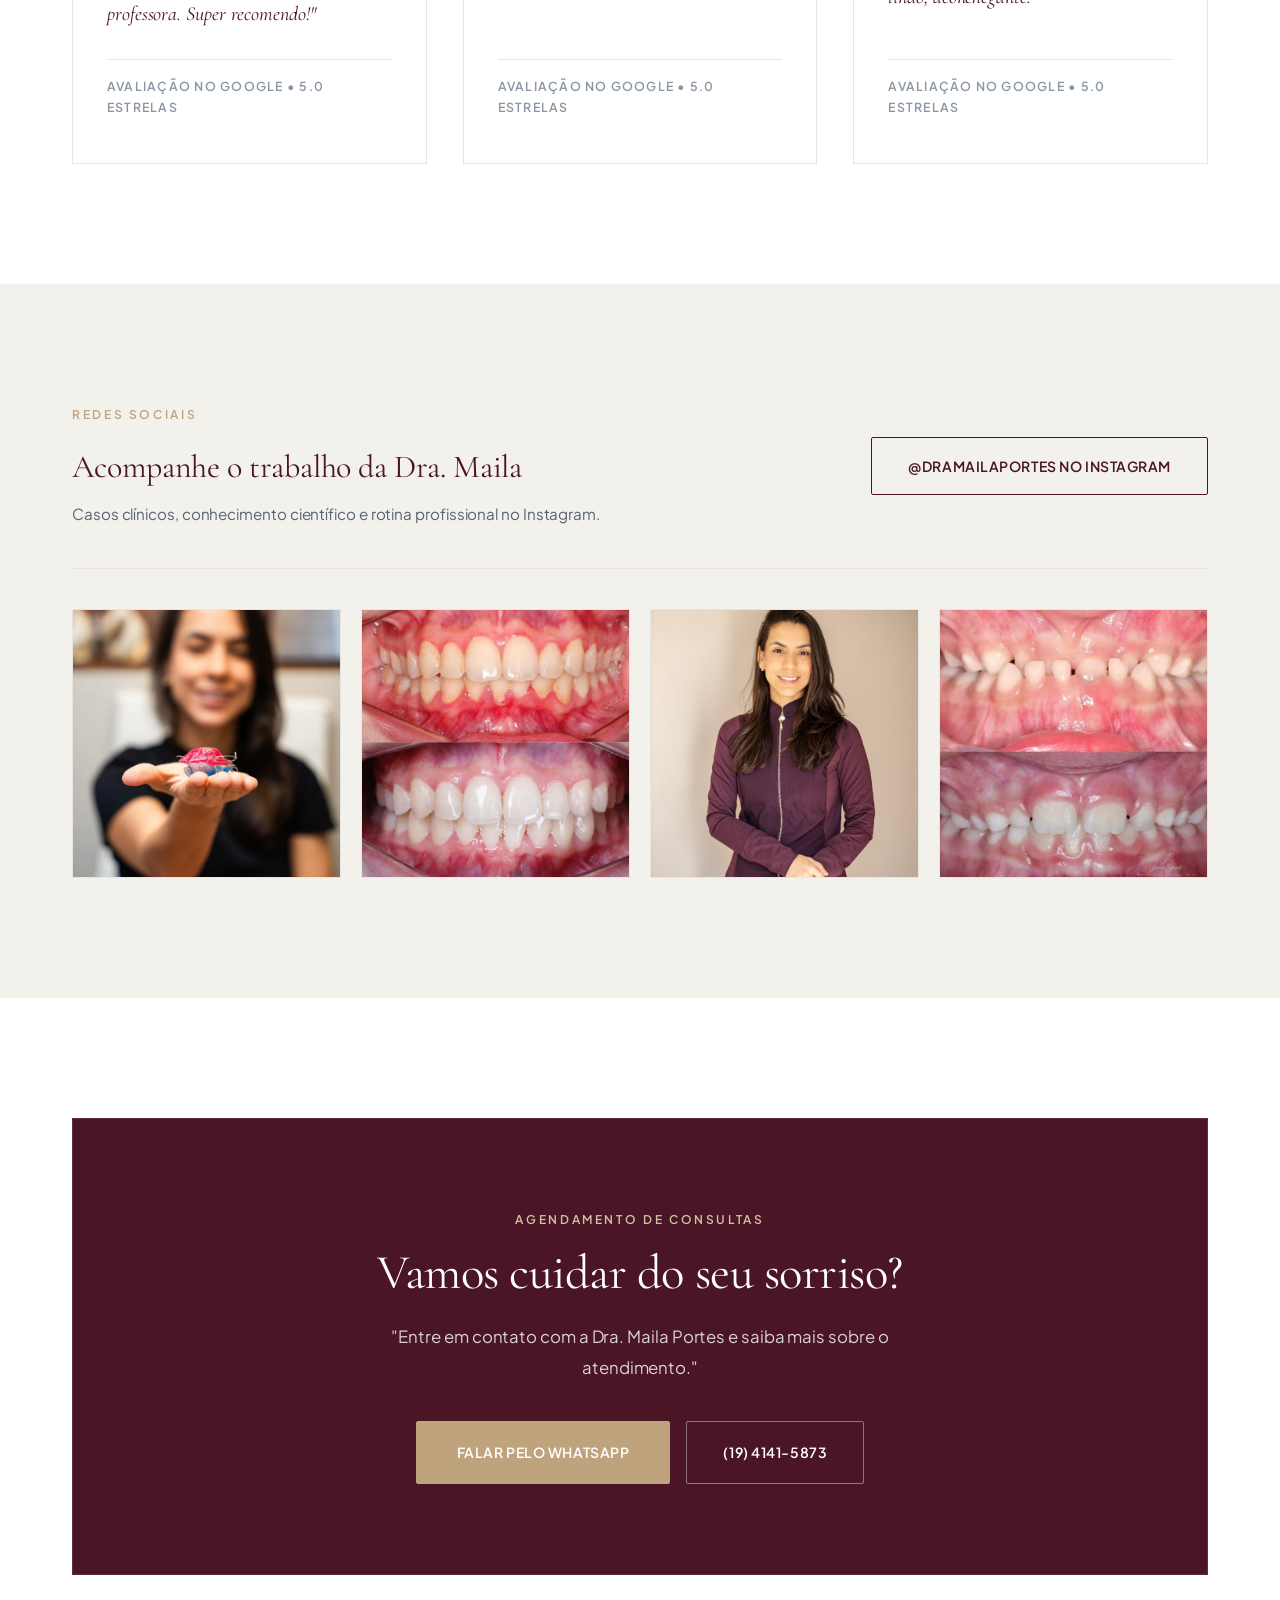
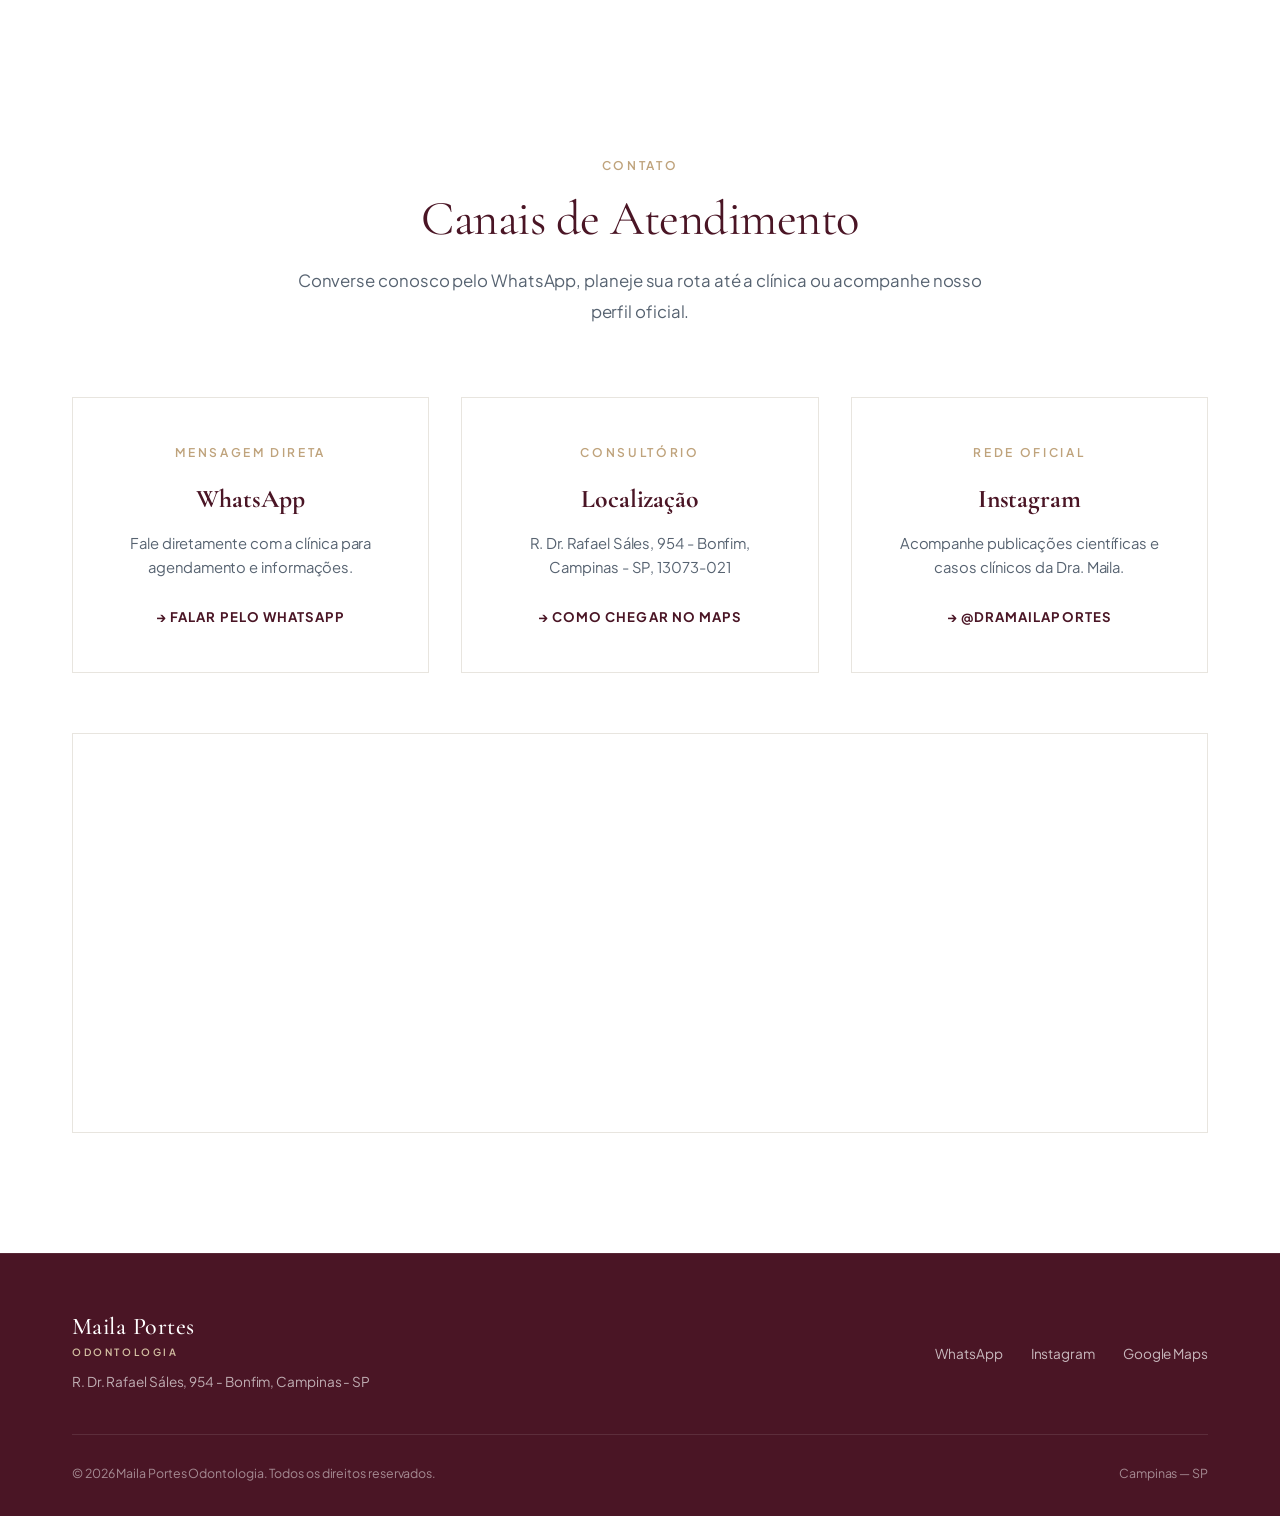
==== commit cb60d216: "feat: adiciona cursos da Dra. Maila Portes na seção Cursos e Mentorias - Mentoria em Ortopedia Facia" ====
--- a/index.html
+++ b/index.html
@@ -472,17 +472,124 @@
         <span class="eyebrow">Aprimoramento Profissional</span>
         <h2 class="headline">Cursos e Mentorias</h2>
         <p class="lead-text">
-          Em breve, um espaço dedicado à excelência na formação em Ortodontia e Ortopedia Facial.
+          Aprenda com quem é referência. A Dra. Maila Portes compartilha seu método e expertise em Ortopedia Facial e Funcional dos Maxilares para dentistas que buscam excelência clínica.
         </p>
       </div>
-      
-      <div class="cta-banner-elegant reveal" style="background-color: var(--color-bg-alt); padding: 40px; text-align: center; border: 1px solid var(--color-border); max-width: 800px; margin: 0 auto; border-radius: 4px;">
-        <h3 style="font-family: var(--font-serif); font-size: 1.8rem; color: var(--color-primary); margin-bottom: 16px;">Vem aí...</h3>
-        <p style="color: var(--color-text-muted); margin-bottom: 24px; line-height: 1.6;">Fique atento para o lançamento dos próximos cursos e turmas ministrados pela Dra. Maila Portes.</p>
-        <a href="#" class="btn btn-primary" onclick="event.preventDefault(); alert('Link do curso será adicionado em breve!')">
-          Aguarde Novidades
-        </a>
-      </div>
+
+      <div class="cursos-grid">
+
+        <!-- Curso 1: Mentoria Hotmart -->
+        <div class="curso-card reveal">
+          <div class="curso-card__badge">
+            <svg width="14" height="14" viewBox="0 0 24 24" fill="none" stroke="currentColor" stroke-width="2.5" stroke-linecap="round" stroke-linejoin="round" aria-hidden="true"><polygon points="12 2 15.09 8.26 22 9.27 17 14.14 18.18 21.02 12 17.77 5.82 21.02 7 14.14 2 9.27 8.91 8.26 12 2"/></svg>
+            Mentoria Online
+          </div>
+          <div class="curso-card__platform">
+            <svg width="14" height="14" viewBox="0 0 24 24" fill="none" stroke="currentColor" stroke-width="2" stroke-linecap="round" stroke-linejoin="round" aria-hidden="true"><rect x="2" y="3" width="20" height="14" rx="2"/><line x1="8" y1="21" x2="16" y2="21"/><line x1="12" y1="17" x2="12" y2="21"/></svg>
+            Hotmart
+          </div>
+          <div class="curso-card__body">
+            <h3 class="curso-card__title">Mentoria em Ortopedia Facial e Funcional dos Maxilares</h3>
+            <p class="curso-card__desc">
+              Abordagem completa de diagnóstico, planejamento e execução do tratamento. Aulas teóricas, discussão de casos clínicos e apresentação de seminários que desenvolvem o raciocínio clínico do aluno no dia a dia.
+            </p>
+            <ul class="curso-card__features">
+              <li>
+                <svg width="16" height="16" viewBox="0 0 24 24" fill="none" stroke="currentColor" stroke-width="2.5" stroke-linecap="round" stroke-linejoin="round" aria-hidden="true"><polyline points="20 6 9 17 4 12"/></svg>
+                Todas as maloclusões e possibilidades ortopédicas
+              </li>
+              <li>
+                <svg width="16" height="16" viewBox="0 0 24 24" fill="none" stroke="currentColor" stroke-width="2.5" stroke-linecap="round" stroke-linejoin="round" aria-hidden="true"><polyline points="20 6 9 17 4 12"/></svg>
+                Protocolos de tratamento estruturados
+              </li>
+              <li>
+                <svg width="16" height="16" viewBox="0 0 24 24" fill="none" stroke="currentColor" stroke-width="2.5" stroke-linecap="round" stroke-linejoin="round" aria-hidden="true"><polyline points="20 6 9 17 4 12"/></svg>
+                Discussão de casos clínicos reais
+              </li>
+              <li>
+                <svg width="16" height="16" viewBox="0 0 24 24" fill="none" stroke="currentColor" stroke-width="2.5" stroke-linecap="round" stroke-linejoin="round" aria-hidden="true"><polyline points="20 6 9 17 4 12"/></svg>
+                Acesso online — estude no seu ritmo
+              </li>
+            </ul>
+          </div>
+          <div class="curso-card__footer">
+            <div class="curso-card__instructor">
+              <svg width="14" height="14" viewBox="0 0 24 24" fill="none" stroke="currentColor" stroke-width="2" stroke-linecap="round" stroke-linejoin="round" aria-hidden="true"><path d="M20 21v-2a4 4 0 0 0-4-4H8a4 4 0 0 0-4 4v2"/><circle cx="12" cy="7" r="4"/></svg>
+              Profa. Dra. Maila Portes
+            </div>
+            <a href="https://hotmart.com/pt-br/marketplace/produtos/mentoriaortopedia/T97473589S?utm_source=bucolink" target="_blank" rel="noopener noreferrer" class="curso-card__cta btn btn-primary">
+              Quero me inscrever
+              <svg width="16" height="16" viewBox="0 0 24 24" fill="none" stroke="currentColor" stroke-width="2.5" stroke-linecap="round" stroke-linejoin="round" aria-hidden="true"><line x1="5" y1="12" x2="19" y2="12"/><polyline points="12 5 19 12 12 19"/></svg>
+            </a>
+          </div>
+        </div>
+
+        <!-- Curso 2: SL Mandic -->
+        <div class="curso-card curso-card--featured reveal">
+          <div class="curso-card__badge curso-card__badge--gold">
+            <svg width="14" height="14" viewBox="0 0 24 24" fill="none" stroke="currentColor" stroke-width="2.5" stroke-linecap="round" stroke-linejoin="round" aria-hidden="true"><path d="M22 10v6M2 10l10-5 10 5-10 5z"/><path d="M6 12v5c3 3 9 3 12 0v-5"/></svg>
+            Reconhecido pelo MEC
+          </div>
+          <div class="curso-card__platform curso-card__platform--mandic">
+            <svg width="14" height="14" viewBox="0 0 24 24" fill="none" stroke="currentColor" stroke-width="2" stroke-linecap="round" stroke-linejoin="round" aria-hidden="true"><path d="M12 22s8-4 8-10V5l-8-3-8 3v7c0 6 8 10 8 10z"/></svg>
+            São Leopoldo Mandic
+          </div>
+          <div class="curso-card__body">
+            <h3 class="curso-card__title">Aperfeiçoamento em Ortopedia Funcional dos Maxilares</h3>
+            <p class="curso-card__desc">
+              Curso de aperfeiçoamento reconhecido pelo MEC, com formação presencial na Unidade Campinas da São Leopoldo Mandic. Especialidade completa com 380 horas/aula e corpo docente de alta qualificação.
+            </p>
+            <ul class="curso-card__features">
+              <li>
+                <svg width="16" height="16" viewBox="0 0 24 24" fill="none" stroke="currentColor" stroke-width="2.5" stroke-linecap="round" stroke-linejoin="round" aria-hidden="true"><polyline points="20 6 9 17 4 12"/></svg>
+                380 horas/aula de formação completa
+              </li>
+              <li>
+                <svg width="16" height="16" viewBox="0 0 24 24" fill="none" stroke="currentColor" stroke-width="2.5" stroke-linecap="round" stroke-linejoin="round" aria-hidden="true"><polyline points="20 6 9 17 4 12"/></svg>
+                Presencial — Campinas/SP
+              </li>
+              <li>
+                <svg width="16" height="16" viewBox="0 0 24 24" fill="none" stroke="currentColor" stroke-width="2.5" stroke-linecap="round" stroke-linejoin="round" aria-hidden="true"><polyline points="20 6 9 17 4 12"/></svg>
+                Estrutura curricular especializada
+              </li>
+              <li>
+                <svg width="16" height="16" viewBox="0 0 24 24" fill="none" stroke="currentColor" stroke-width="2.5" stroke-linecap="round" stroke-linejoin="round" aria-hidden="true"><polyline points="20 6 9 17 4 12"/></svg>
+                Certificado reconhecido pelo MEC
+              </li>
+            </ul>
+          </div>
+          <div class="curso-card__footer">
+            <div class="curso-card__instructor">
+              <svg width="14" height="14" viewBox="0 0 24 24" fill="none" stroke="currentColor" stroke-width="2" stroke-linecap="round" stroke-linejoin="round" aria-hidden="true"><path d="M20 21v-2a4 4 0 0 0-4-4H8a4 4 0 0 0-4 4v2"/><circle cx="12" cy="7" r="4"/></svg>
+              Profa. Dra. Maila Portes
+            </div>
+            <a href="https://slmandic.edu.br/cursos/curso/aperfeicoamento-em-ortopedia-funcional-dos-maxilares-mec-4" target="_blank" rel="noopener noreferrer" class="curso-card__cta btn btn-primary">
+              Ver curso e inscrição
+              <svg width="16" height="16" viewBox="0 0 24 24" fill="none" stroke="currentColor" stroke-width="2.5" stroke-linecap="round" stroke-linejoin="round" aria-hidden="true"><line x1="5" y1="12" x2="19" y2="12"/><polyline points="12 5 19 12 12 19"/></svg>
+            </a>
+          </div>
+        </div>
+
+      </div><!-- /.cursos-grid -->
+
+      <!-- Faixa de credibilidade -->
+      <div class="cursos-trust reveal">
+        <div class="cursos-trust__item">
+          <svg width="22" height="22" viewBox="0 0 24 24" fill="none" stroke="currentColor" stroke-width="2" stroke-linecap="round" stroke-linejoin="round" aria-hidden="true"><path d="M12 22s8-4 8-10V5l-8-3-8 3v7c0 6 8 10 8 10z"/></svg>
+          <span>Metodologia comprovada</span>
+        </div>
+        <div class="cursos-trust__divider" aria-hidden="true"></div>
+        <div class="cursos-trust__item">
+          <svg width="22" height="22" viewBox="0 0 24 24" fill="none" stroke="currentColor" stroke-width="2" stroke-linecap="round" stroke-linejoin="round" aria-hidden="true"><path d="M17 21v-2a4 4 0 0 0-4-4H5a4 4 0 0 0-4 4v2"/><circle cx="9" cy="7" r="4"/><path d="M23 21v-2a4 4 0 0 0-3-3.87"/><path d="M16 3.13a4 4 0 0 1 0 7.75"/></svg>
+          <span>Centenas de alunos formados</span>
+        </div>
+        <div class="cursos-trust__divider" aria-hidden="true"></div>
+        <div class="cursos-trust__item">
+          <svg width="22" height="22" viewBox="0 0 24 24" fill="none" stroke="currentColor" stroke-width="2" stroke-linecap="round" stroke-linejoin="round" aria-hidden="true"><circle cx="12" cy="12" r="10"/><polyline points="12 6 12 12 16 14"/></svg>
+          <span>+15 anos de experiência clínica</span>
+        </div>
+      </div>
+
     </div>
   </section>
 
--- a/css/style.css
+++ b/css/style.css
@@ -1641,3 +1641,247 @@
     gap: 18px;
   }
 }
+
+/* ==========================================================================
+   SEÇÃO DE CURSOS — CARDS DE MARKETING
+   ========================================================================== */
+
+.cursos-grid {
+  display: grid;
+  grid-template-columns: 1fr 1fr;
+  gap: 32px;
+  margin-top: 48px;
+}
+
+.curso-card {
+  position: relative;
+  background: var(--color-white);
+  border: 1px solid var(--color-border);
+  border-radius: 6px;
+  display: flex;
+  flex-direction: column;
+  overflow: hidden;
+  transition: box-shadow 0.3s ease, transform 0.3s ease;
+  cursor: default;
+}
+
+.curso-card:hover {
+  box-shadow: 0 12px 40px rgba(74, 21, 37, 0.10);
+  transform: translateY(-4px);
+}
+
+.curso-card--featured {
+  border-color: var(--color-accent);
+  box-shadow: 0 4px 24px rgba(191, 163, 124, 0.15);
+}
+
+.curso-card--featured:hover {
+  box-shadow: 0 16px 48px rgba(191, 163, 124, 0.22);
+}
+
+/* Badge no topo do card */
+.curso-card__badge {
+  display: inline-flex;
+  align-items: center;
+  gap: 6px;
+  padding: 6px 16px;
+  background: var(--color-primary-soft);
+  color: var(--color-primary);
+  font-family: var(--font-sans);
+  font-size: 0.72rem;
+  font-weight: 600;
+  letter-spacing: 0.08em;
+  text-transform: uppercase;
+  border-bottom: 1px solid var(--color-border-subtle);
+}
+
+.curso-card__badge--gold {
+  background: #FDF7EE;
+  color: #8B6914;
+  border-bottom-color: #EDD9A0;
+}
+
+/* Plataforma */
+.curso-card__platform {
+  display: inline-flex;
+  align-items: center;
+  gap: 6px;
+  padding: 8px 20px;
+  font-family: var(--font-sans);
+  font-size: 0.78rem;
+  font-weight: 500;
+  color: var(--color-text-muted);
+  border-bottom: 1px solid var(--color-border-subtle);
+  background: var(--color-bg-alt);
+}
+
+.curso-card__platform--mandic {
+  color: #162052;
+}
+
+/* Corpo do card */
+.curso-card__body {
+  padding: 28px 28px 20px;
+  flex: 1;
+}
+
+.curso-card__title {
+  font-family: var(--font-serif);
+  font-size: 1.35rem;
+  font-weight: 600;
+  color: var(--color-primary);
+  line-height: 1.35;
+  margin-bottom: 14px;
+}
+
+.curso-card__desc {
+  font-family: var(--font-sans);
+  font-size: 0.92rem;
+  color: var(--color-text-muted);
+  line-height: 1.7;
+  margin-bottom: 20px;
+}
+
+/* Lista de features */
+.curso-card__features {
+  list-style: none;
+  padding: 0;
+  margin: 0;
+  display: flex;
+  flex-direction: column;
+  gap: 10px;
+}
+
+.curso-card__features li {
+  display: flex;
+  align-items: flex-start;
+  gap: 10px;
+  font-family: var(--font-sans);
+  font-size: 0.875rem;
+  color: var(--color-text);
+  line-height: 1.5;
+}
+
+.curso-card__features li svg {
+  color: var(--color-primary-muted);
+  flex-shrink: 0;
+  margin-top: 2px;
+}
+
+.curso-card--featured .curso-card__features li svg {
+  color: #8B6914;
+}
+
+/* Footer do card */
+.curso-card__footer {
+  padding: 20px 28px 28px;
+  border-top: 1px solid var(--color-border-subtle);
+  display: flex;
+  align-items: center;
+  justify-content: space-between;
+  gap: 16px;
+  flex-wrap: wrap;
+}
+
+.curso-card__instructor {
+  display: flex;
+  align-items: center;
+  gap: 7px;
+  font-family: var(--font-sans);
+  font-size: 0.82rem;
+  color: var(--color-text-muted);
+  font-style: italic;
+}
+
+.curso-card__instructor svg {
+  color: var(--color-primary-muted);
+  flex-shrink: 0;
+}
+
+/* CTA do card */
+.curso-card__cta {
+  display: inline-flex;
+  align-items: center;
+  gap: 8px;
+  white-space: nowrap;
+  padding: 10px 22px;
+  font-size: 0.85rem;
+  cursor: pointer;
+  transition: background-color 0.2s ease, transform 0.15s ease;
+}
+
+.curso-card__cta:hover {
+  transform: translateX(2px);
+}
+
+/* Faixa de credibilidade abaixo dos cards */
+.cursos-trust {
+  display: flex;
+  align-items: center;
+  justify-content: center;
+  gap: 0;
+  margin-top: 48px;
+  padding: 24px 32px;
+  background: var(--color-bg-alt);
+  border: 1px solid var(--color-border);
+  border-radius: 4px;
+}
+
+.cursos-trust__item {
+  display: flex;
+  align-items: center;
+  gap: 10px;
+  padding: 0 32px;
+  font-family: var(--font-sans);
+  font-size: 0.875rem;
+  color: var(--color-text-muted);
+  font-weight: 500;
+}
+
+.cursos-trust__item svg {
+  color: var(--color-primary-muted);
+  flex-shrink: 0;
+}
+
+.cursos-trust__divider {
+  width: 1px;
+  height: 36px;
+  background: var(--color-border);
+  flex-shrink: 0;
+}
+
+/* Responsividade — Cursos */
+@media (max-width: 768px) {
+  .cursos-grid {
+    grid-template-columns: 1fr;
+    gap: 24px;
+    margin-top: 32px;
+  }
+
+  .curso-card__footer {
+    flex-direction: column;
+    align-items: flex-start;
+    gap: 14px;
+  }
+
+  .curso-card__cta {
+    width: 100%;
+    justify-content: center;
+  }
+
+  .cursos-trust {
+    flex-direction: column;
+    gap: 20px;
+    padding: 24px 20px;
+  }
+
+  .cursos-trust__item {
+    padding: 0;
+    justify-content: center;
+  }
+
+  .cursos-trust__divider {
+    width: 40px;
+    height: 1px;
+  }
+}
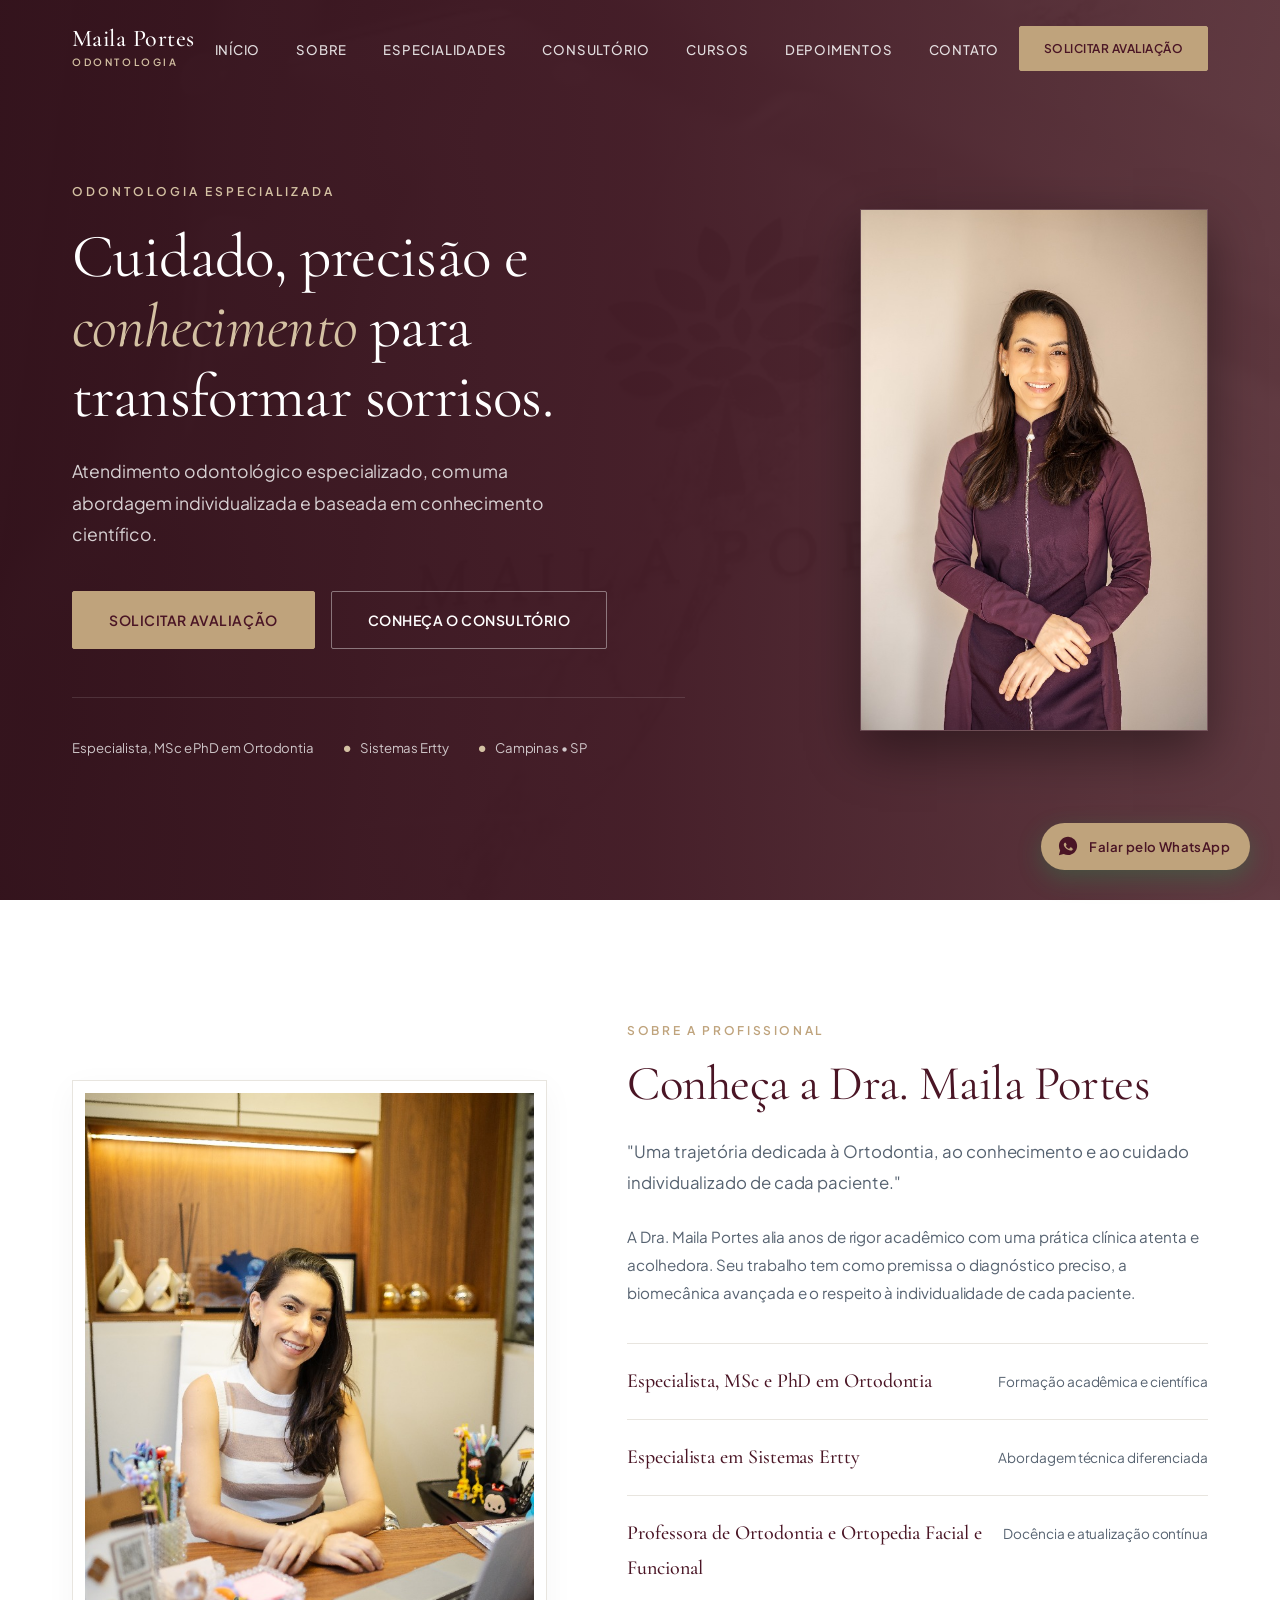
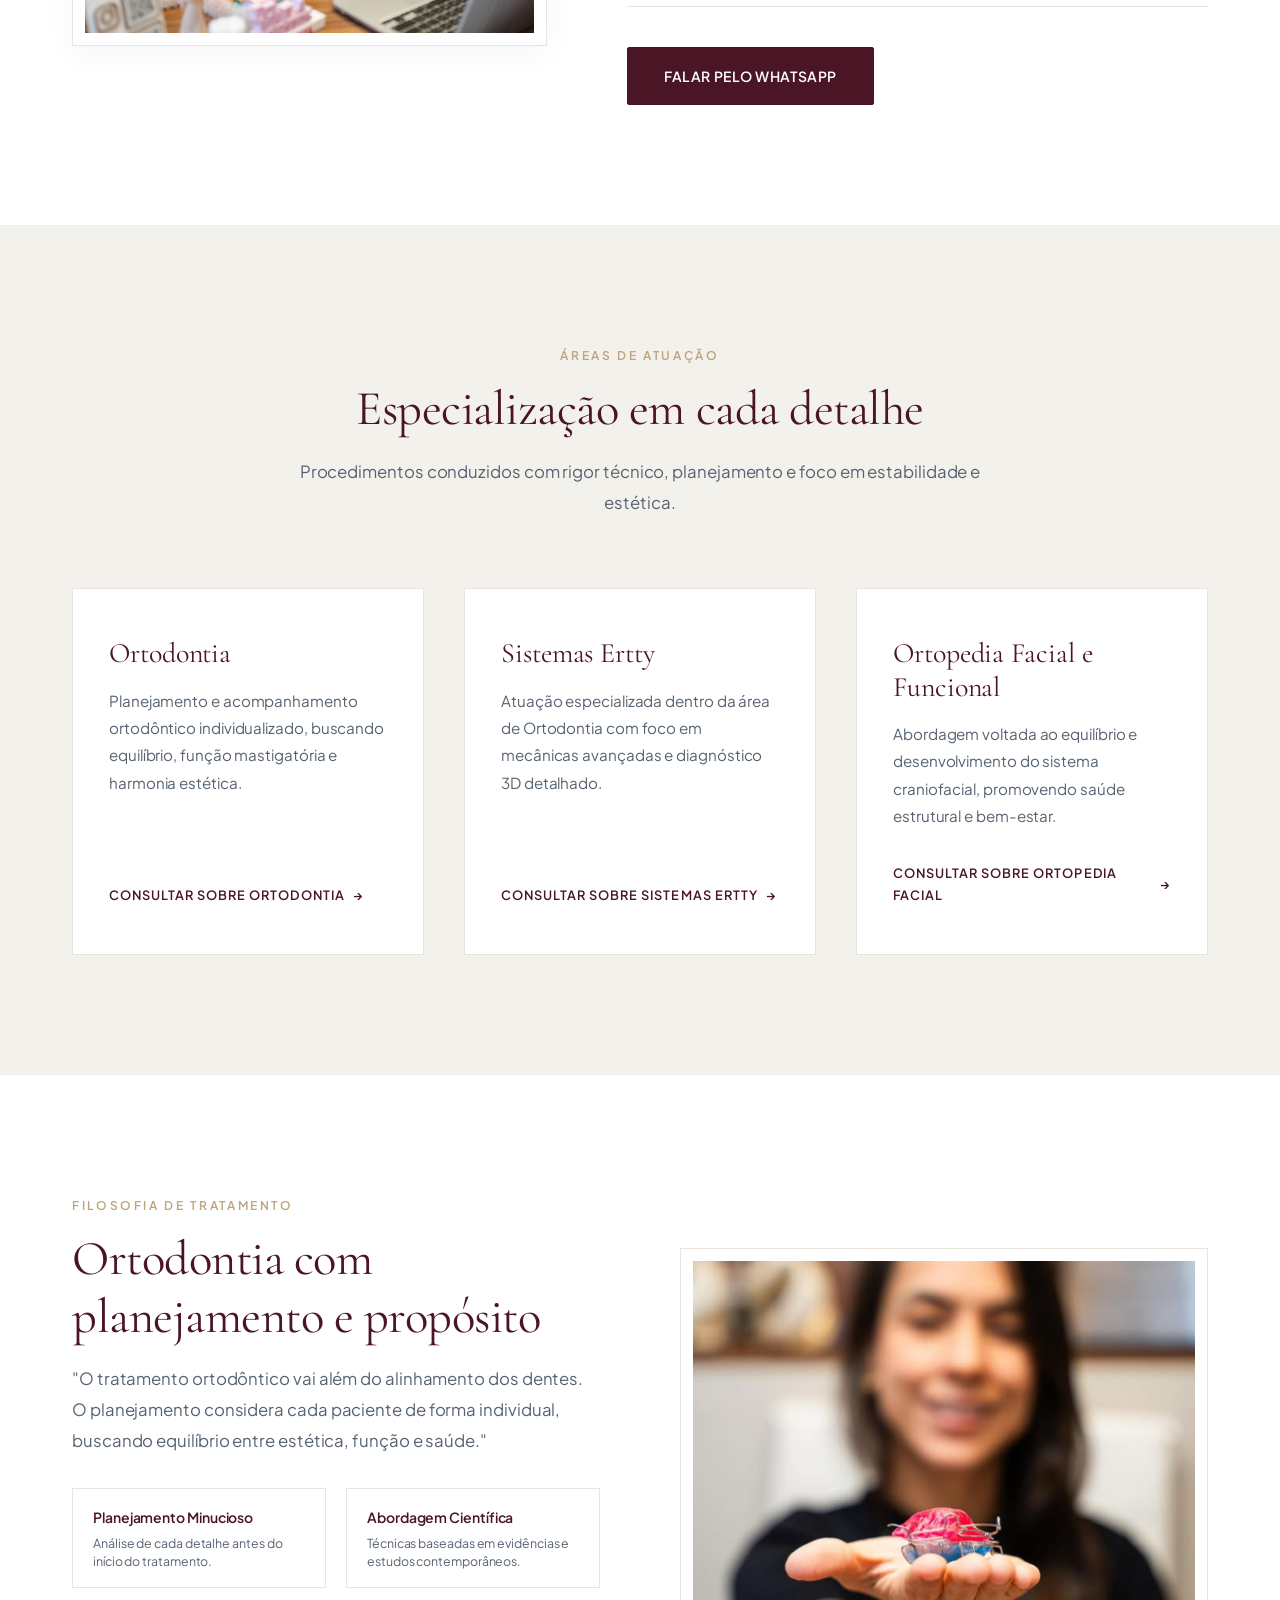
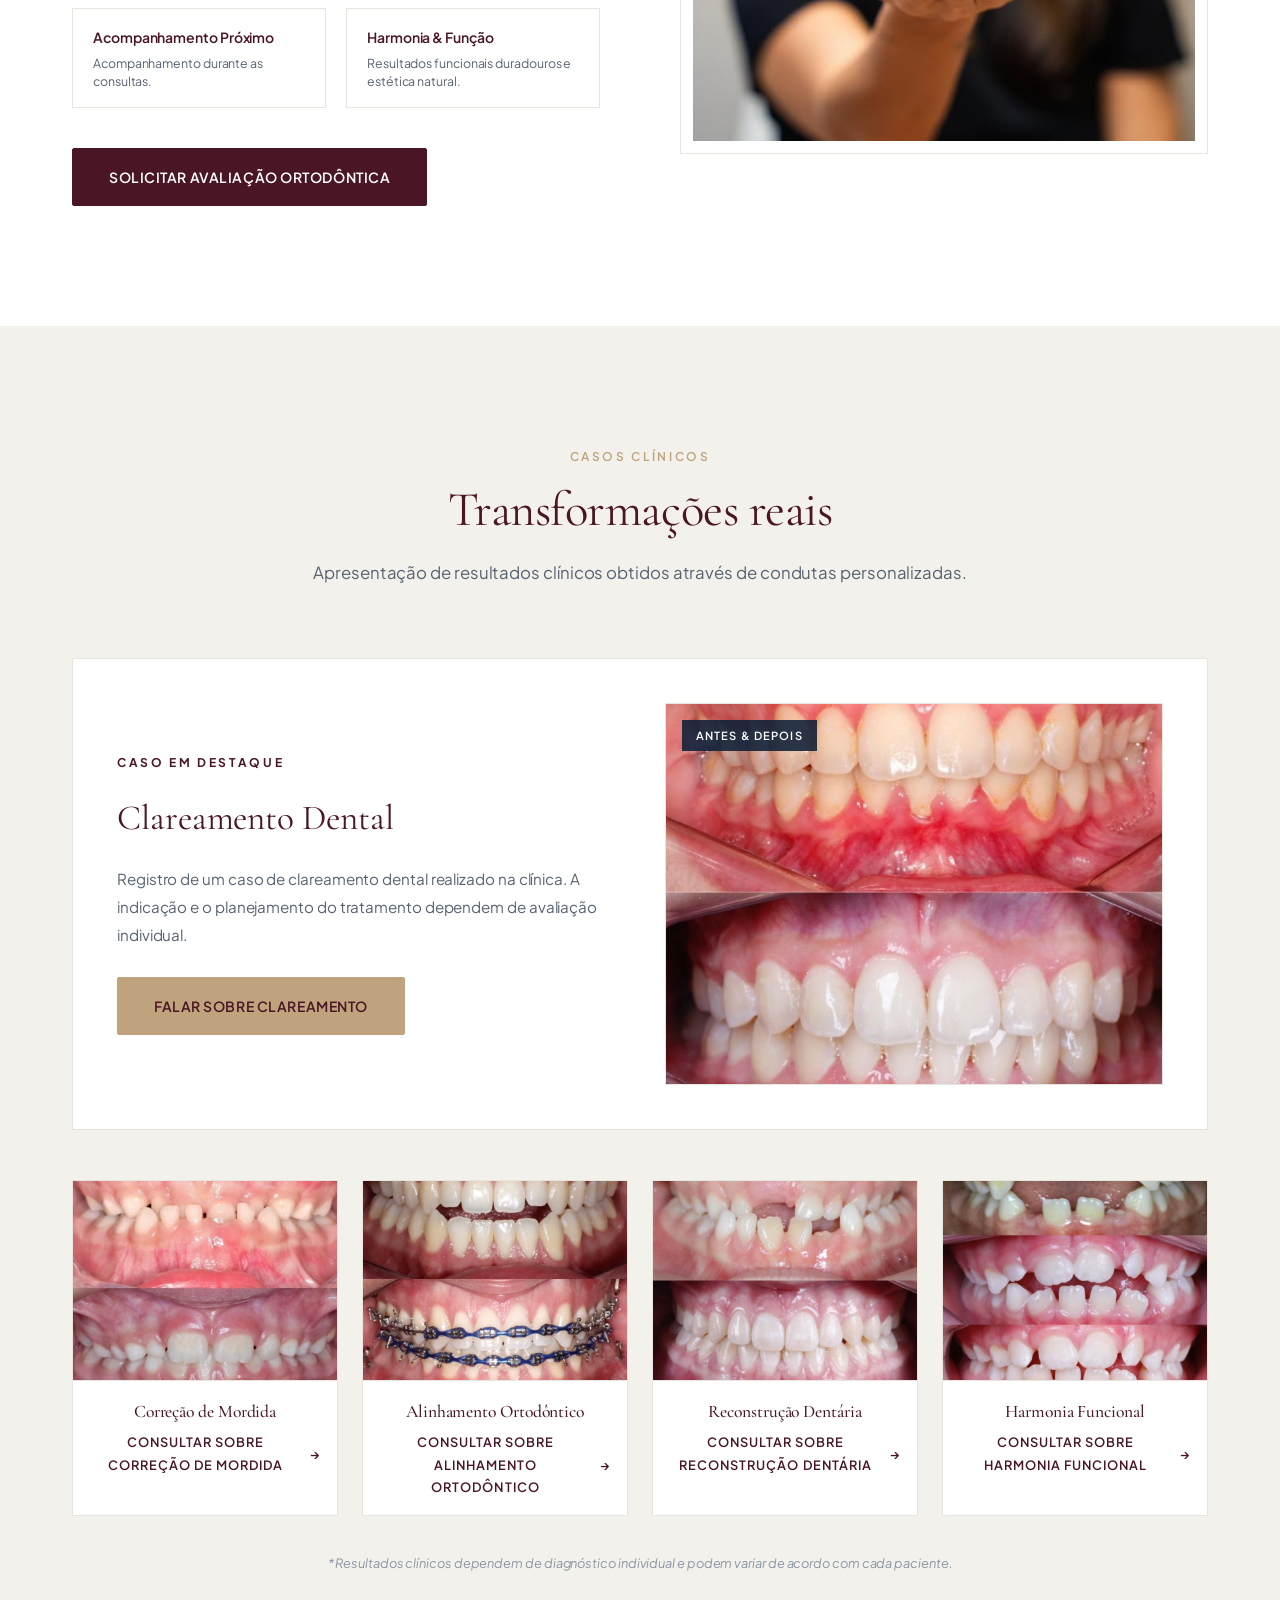
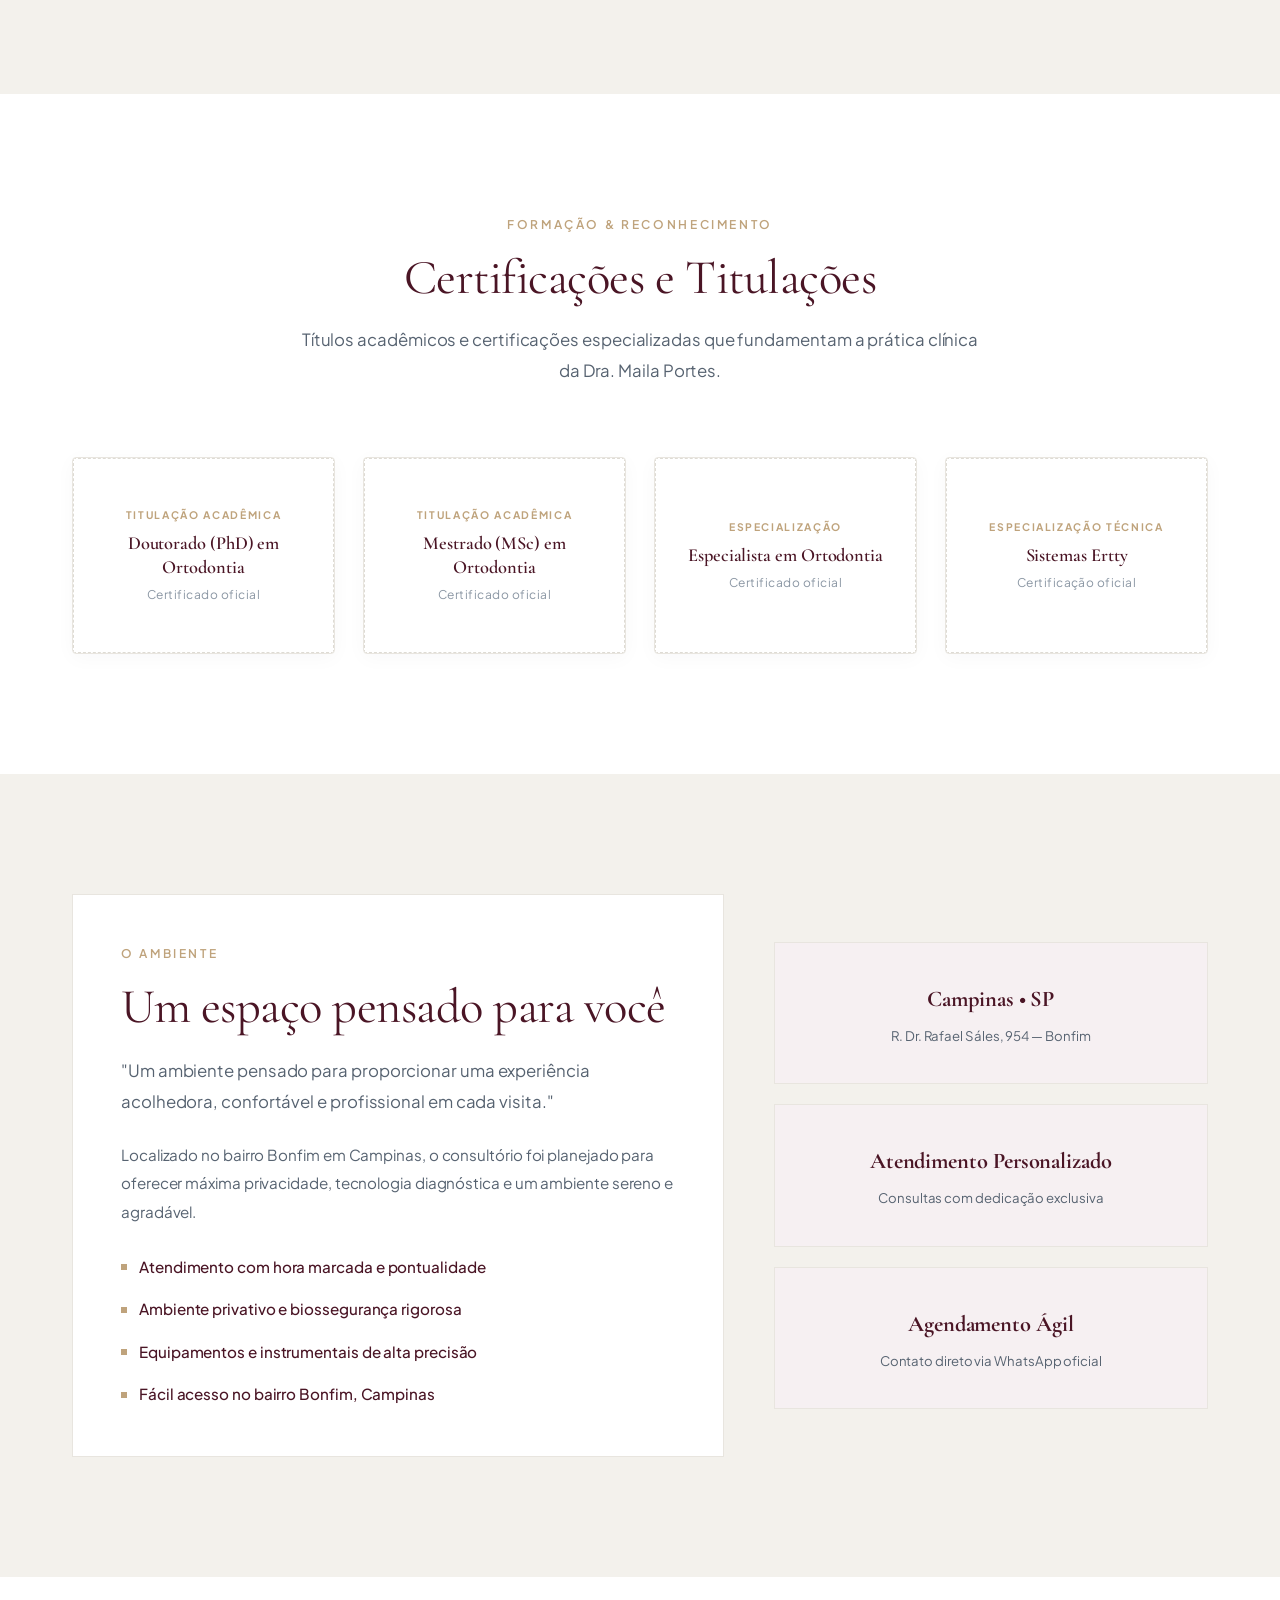
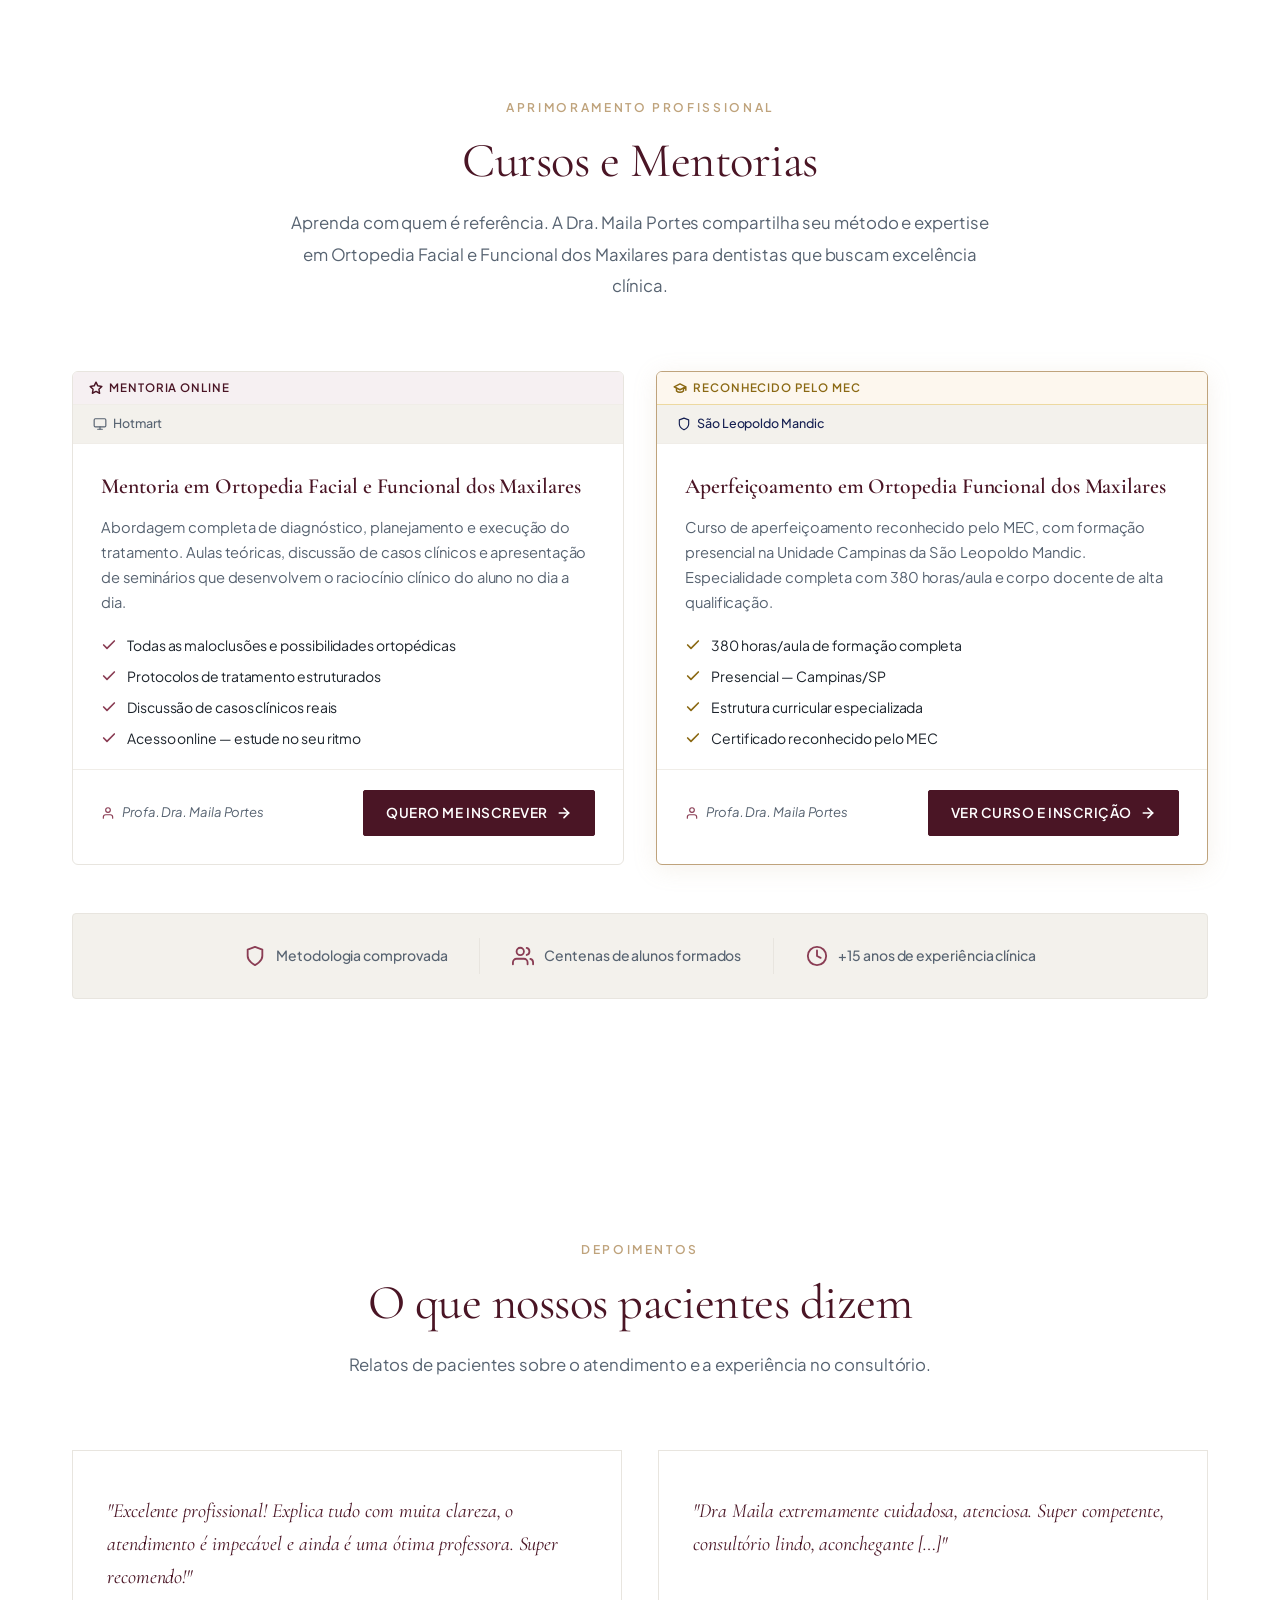
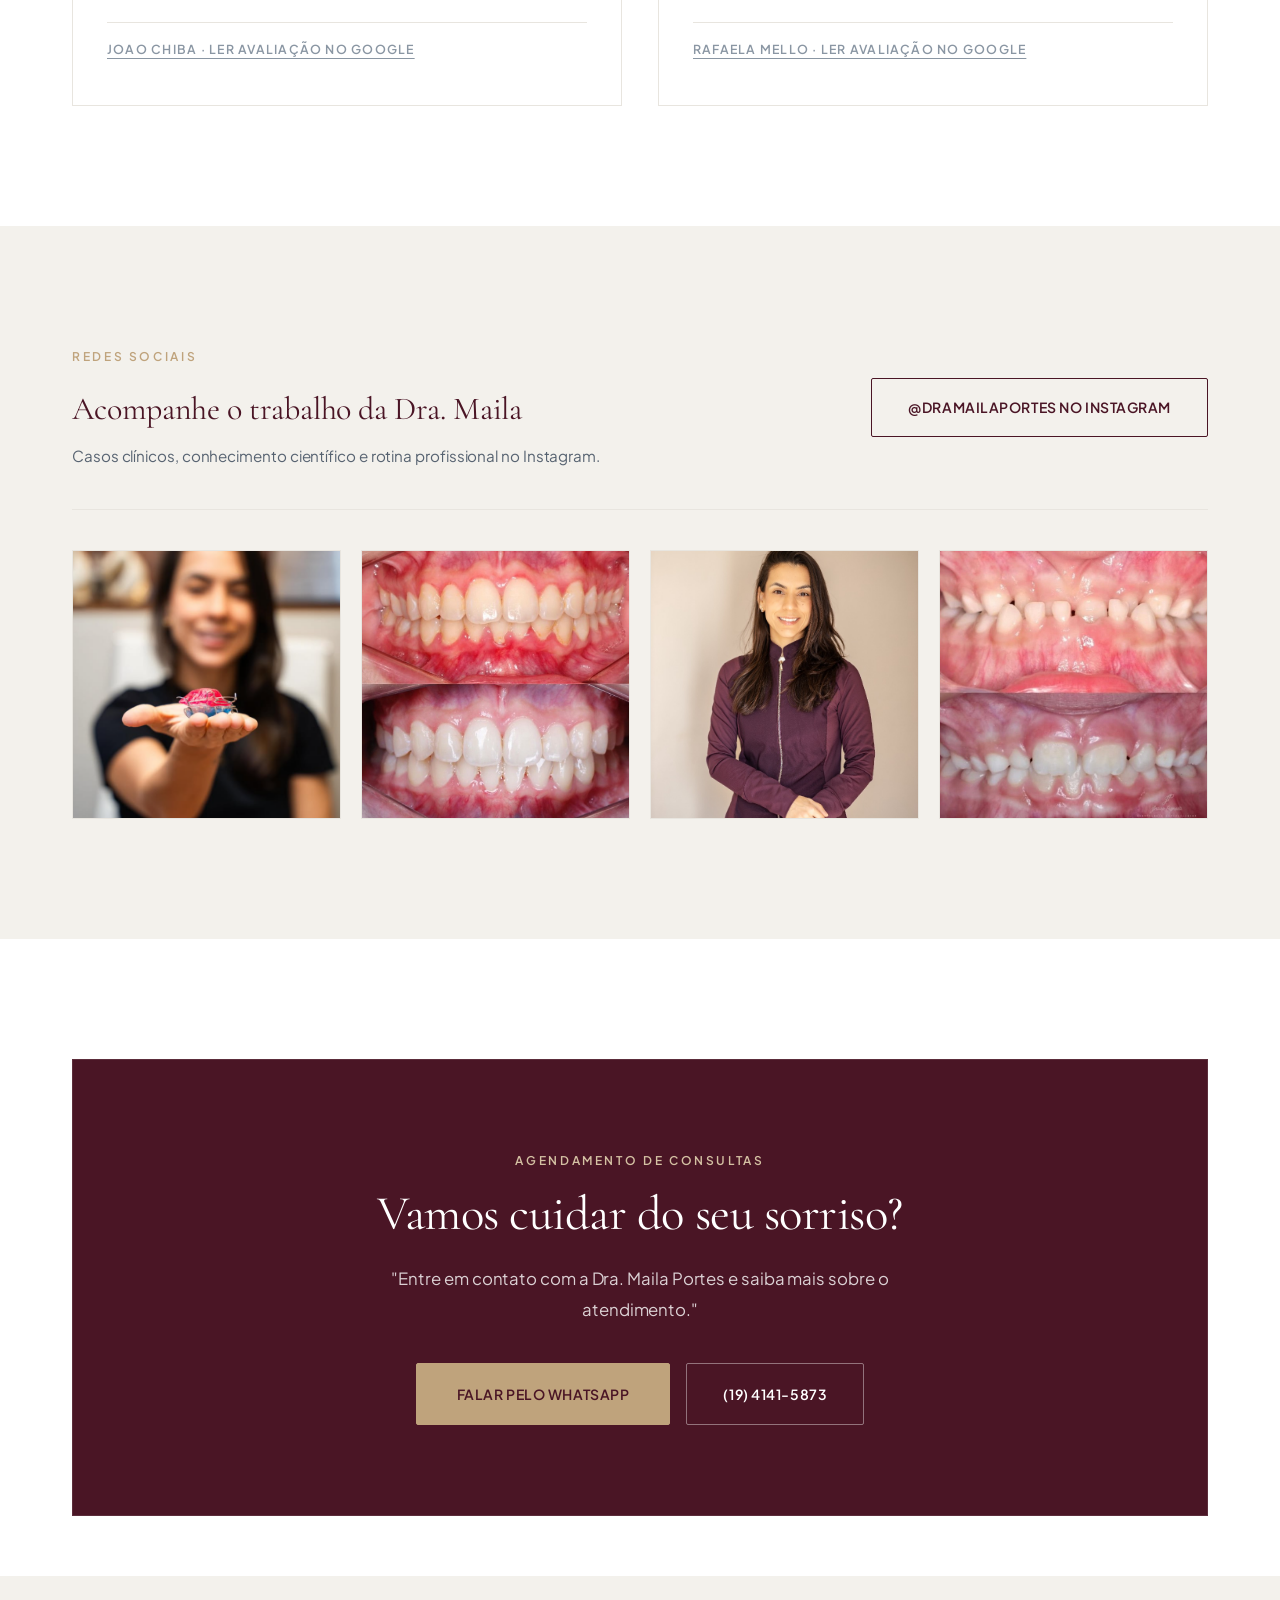
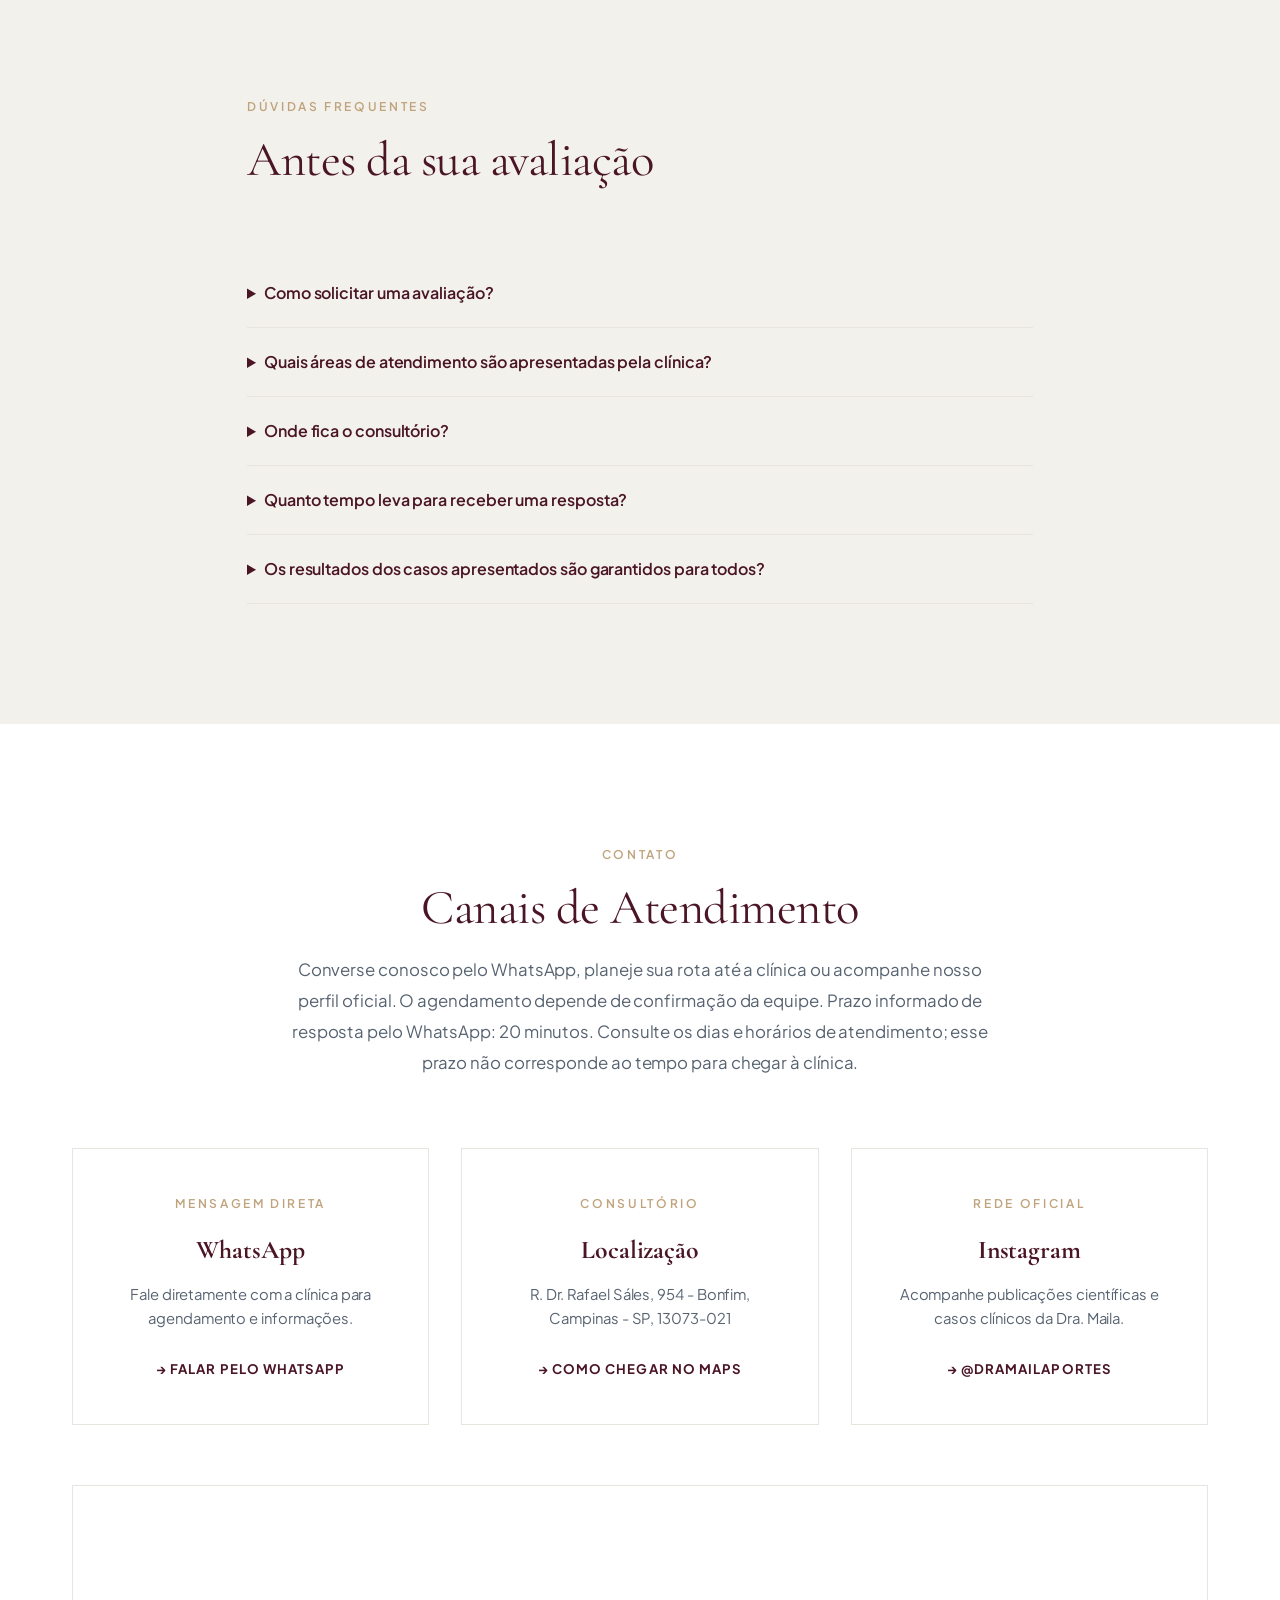
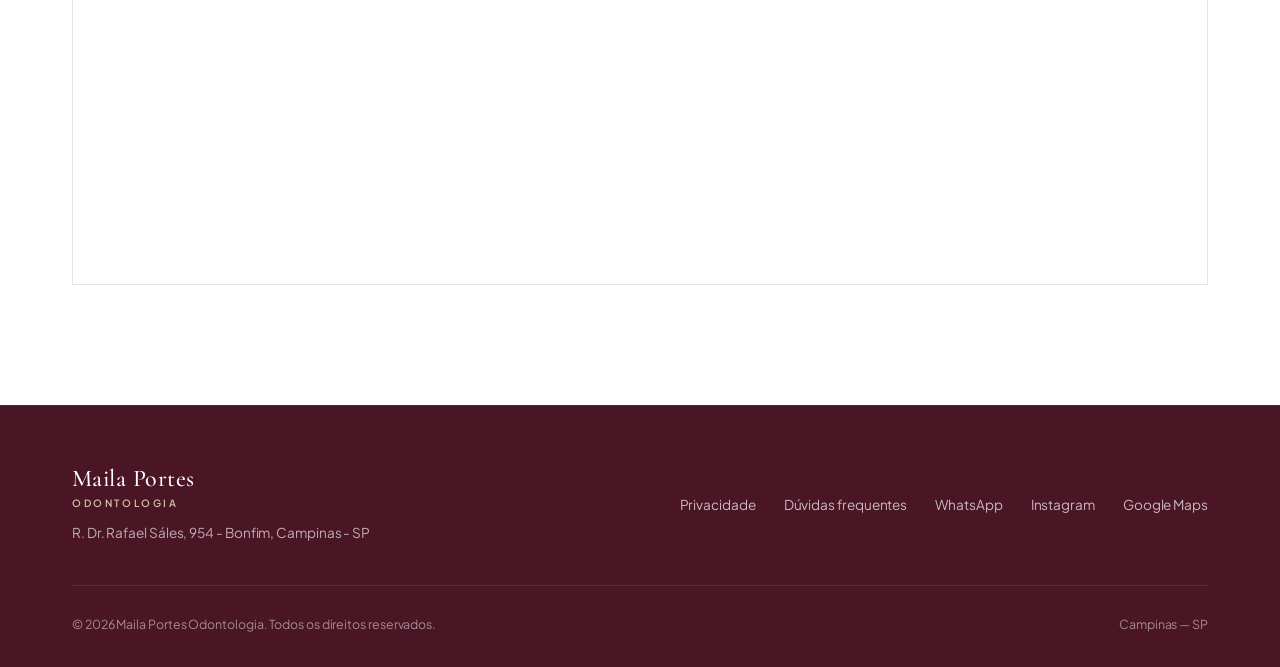
==== commit 708d3d66: "Prepare clinic landing page for publication and SEO" ====
--- a/index.html
+++ b/index.html
@@ -1,9 +1,10 @@
 <!DOCTYPE html>
 <html lang="pt-BR">
 <head>
+  <link rel="canonical" href="https://clinica-maila-portes.vercel.app/">
   <meta charset="UTF-8">
   <meta name="viewport" content="width=device-width, initial-scale=1.0">
-  
+
   <!-- SEO & Metadados -->
   <title>Dra. Maila Portes | Ortodontia em Campinas</title>
   <meta name="description" content="Dra. Maila Portes, Especialista, MSc e PhD em Ortodontia em Campinas - SP. Atendimento odontológico de alto padrão com foco em planejamento individualizado.">
@@ -15,16 +16,26 @@
   <meta property="og:type" content="website">
   <meta property="og:title" content="Dra. Maila Portes | Ortodontia em Campinas">
   <meta property="og:description" content="Especialista, MSc e PhD em Ortodontia. Atendimento odontológico de alto padrão com planejamento individualizado.">
-  <meta property="og:image" content="assets/images/dra-maila-perfil.jpg">
+  <meta property="og:image" content="https://clinica-maila-portes.vercel.app/assets/images/dra-maila-nova.jpg">
   <meta property="og:locale" content="pt_BR">
 
+  <meta property="og:url" content="https://clinica-maila-portes.vercel.app/">
+  <meta property="og:site_name" content="Maila Portes Odontologia">
+  <meta property="og:image:alt" content="Dra. Maila Portes em seu consultório">
+  <meta name="twitter:card" content="summary_large_image">
+  <meta name="twitter:title" content="Dra. Maila Portes | Ortodontia em Campinas">
+  <meta name="twitter:description" content="Conheça a clínica, os tratamentos e os casos clínicos. Converse pelo WhatsApp para solicitar uma avaliação.">
+  <meta name="twitter:image" content="https://clinica-maila-portes.vercel.app/assets/images/dra-maila-nova.jpg">
+  <meta name="twitter:image:alt" content="Dra. Maila Portes em seu consultório">
   <!-- Favicon -->
   <link rel="icon" type="image/png" href="assets/images/dra-maila-aparelho.png">
 
   <!-- Estilos -->
   <link rel="stylesheet" href="css/style.css">
+<script type="application/ld+json">{"@context": "https://schema.org", "@type": "Dentist", "@id": "https://clinica-maila-portes.vercel.app/#clinica", "name": "Maila Portes Odontologia", "url": "https://clinica-maila-portes.vercel.app/", "image": "https://clinica-maila-portes.vercel.app/assets/images/dra-maila-nova.jpg", "telephone": "+55-19-4141-5873", "address": {"@type": "PostalAddress", "streetAddress": "Rua Dr. Rafael Sáles, 954 — Bonfim", "addressLocality": "Campinas", "addressRegion": "SP", "postalCode": "13073-021", "addressCountry": "BR"}, "sameAs": ["https://www.instagram.com/dramailaportes/"]}</script>
 </head>
 <body>
+  <a class="skip-link" href="#conteudo">Pular para o conteúdo</a>
 
   <!-- ==========================================================================
        HEADER / NAVEGAÇÃO
@@ -49,10 +60,10 @@
       </nav>
 
       <div class="header-right">
-        <a href="https://wa.me/551941415873?text=Ol%C3%A1%2C%20gostaria%20de%20saber%20mais%20sobre%20uma%20avalia%C3%A7%C3%A3o%20odontol%C3%B3gica." target="_blank" rel="noopener noreferrer" class="btn btn-whatsapp">
-          Agendar avaliação
+        <a href="/obrigado.html?servico=avaliacao" class="btn btn-whatsapp">
+          Solicitar avaliação
         </a>
-        <button class="mobile-nav-toggle" aria-label="Abrir menu de navegação">
+        <button aria-expanded="false" aria-controls="menu-mobile" class="mobile-nav-toggle" aria-label="Abrir menu de navegação">
           <span></span>
           <span></span>
           <span></span>
@@ -62,7 +73,7 @@
   </header>
 
   <!-- Menu Mobile Overlay -->
-  <div class="mobile-nav-menu" aria-hidden="true">
+  <div id="menu-mobile" class="mobile-nav-menu" aria-hidden="true" inert>
     <!-- Barra Superior do Menu com Logo e Botão Voltar -->
     <div class="mobile-menu-header">
       <a href="#inicio" class="mobile-brand-link mobile-link" aria-label="Maila Portes Odontologia">
@@ -91,7 +102,7 @@
         <li><a href="#depoimentos" class="mobile-link">Depoimentos</a></li>
         <li><a href="#contato" class="mobile-link">Contato</a></li>
       </ul>
-      <a href="https://wa.me/551941415873?text=Ol%C3%A1%2C%20gostaria%20de%20saber%20mais%20sobre%20uma%20avalia%C3%A7%C3%A3o%20odontol%C3%B3gica." target="_blank" rel="noopener noreferrer" class="btn btn-whatsapp" style="width: 100%; max-width: 280px; text-align: center;">
+      <a href="/obrigado.html?servico=avaliacao" class="btn btn-whatsapp" style="width: 100%; max-width: 280px; text-align: center;">
         Falar pelo WhatsApp
       </a>
     </div>
@@ -100,9 +111,10 @@
   <!-- ==========================================================================
        HERO COM VÍDEO DA FACHADA
        ========================================================================== -->
+  <main id="conteudo">
   <section id="inicio" class="hero">
     <!-- Imagem de Fundo (Letreiro) -->
-    <img src="assets/images/letreiro.jpg" alt="Letreiro Maila Portes" class="hero-bg-image">
+    <img src="assets/images/letreiro.jpg" alt="" class="hero-bg-image">
     <div class="hero-backdrop"></div>
 
     <div class="container">
@@ -118,8 +130,8 @@
           </p>
 
           <div class="hero-cta-group">
-            <a href="https://wa.me/551941415873?text=Ol%C3%A1%2C%20gostaria%20de%20saber%20mais%20sobre%20uma%20avalia%C3%A7%C3%A3o%20odontol%C3%B3gica." target="_blank" rel="noopener noreferrer" class="btn btn-whatsapp">
-              Agendar avaliação
+            <a href="/obrigado.html?servico=avaliacao" class="btn btn-whatsapp">
+              Solicitar avaliação
             </a>
             <a href="#consultorio" class="btn btn-outline-light">
               Conheça o consultório
@@ -137,11 +149,7 @@
         <div class="hero-figure reveal">
           <div class="hero-figure-frame">
             <img src="assets/images/dra-maila-nova.jpg" alt="Dra. Maila Portes no consultório em Campinas" width="420" height="520">
-            <div class="hero-rating-tag">
-              <div class="stars">★★★★★</div>
-              <div class="score">4,9 no Google</div>
-              <div class="count">8 avaliações de pacientes</div>
-            </div>
+
           </div>
         </div>
       </div>
@@ -191,7 +199,7 @@
             </div>
           </div>
 
-          <a href="https://wa.me/551941415873?text=Ol%C3%A1%2C%20gostaria%20de%20conversar%20com%20a%20Dra.%20Maila%20Portes." target="_blank" rel="noopener noreferrer" class="btn btn-primary">
+          <a href="/obrigado.html?servico=avaliacao" class="btn btn-primary">
             Falar pelo WhatsApp
           </a>
         </div>
@@ -221,7 +229,7 @@
               Planejamento e acompanhamento ortodôntico individualizado, buscando equilíbrio, função mastigatória e harmonia estética.
             </p>
           </div>
-          <a href="https://wa.me/551941415873?text=Ol%C3%A1%2C%20gostaria%20de%20saber%20mais%20sobre%20Ortodontia." target="_blank" rel="noopener noreferrer" class="specialty-action">
+          <a href="/obrigado.html?servico=ortodontia" class="specialty-action">
             Consultar sobre Ortodontia
           </a>
         </div>
@@ -234,7 +242,7 @@
               Atuação especializada dentro da área de Ortodontia com foco em mecânicas avançadas e diagnóstico 3D detalhado.
             </p>
           </div>
-          <a href="https://wa.me/551941415873?text=Ol%C3%A1%2C%20gostaria%20de%20saber%20mais%20sobre%20Sistemas%20Ertty." target="_blank" rel="noopener noreferrer" class="specialty-action">
+          <a href="/obrigado.html?servico=ertty" class="specialty-action">
             Consultar sobre Sistemas Ertty
           </a>
         </div>
@@ -247,7 +255,7 @@
               Abordagem voltada ao equilíbrio e desenvolvimento do sistema craniofacial, promovendo saúde estrutural e bem-estar.
             </p>
           </div>
-          <a href="https://wa.me/551941415873?text=Ol%C3%A1%2C%20gostaria%20de%20saber%20mais%20sobre%20Ortopedia%20Facial." target="_blank" rel="noopener noreferrer" class="specialty-action">
+          <a href="/obrigado.html?servico=ortopedia" class="specialty-action">
             Consultar sobre Ortopedia Facial
           </a>
         </div>
@@ -279,7 +287,7 @@
             </div>
             <div class="ortho-point-card">
               <h5>Acompanhamento Próximo</h5>
-              <p>Atendimento direto e constante em todas as consultas.</p>
+              <p>Acompanhamento durante as consultas.</p>
             </div>
             <div class="ortho-point-card">
               <h5>Harmonia & Função</h5>
@@ -287,14 +295,14 @@
             </div>
           </div>
 
-          <a href="https://wa.me/551941415873?text=Ol%C3%A1%2C%20gostaria%20de%20agendar%20uma%20avalia%C3%A7%C3%A3o%20ortod%C3%B4ntica." target="_blank" rel="noopener noreferrer" class="btn btn-primary">
-            Agendar uma avaliação
+          <a href="/obrigado.html?servico=ortodontia" class="btn btn-primary">
+            Solicitar avaliação ortodôntica
           </a>
         </div>
 
         <div class="ortho-figure reveal">
           <div class="ortho-photo-box">
-            <img src="assets/images/dra-maila-aparelho.png" alt="Dra. Maila Portes com aparelho ortodôntico">
+            <img src="assets/images/dra-maila-aparelho.png" alt="Dra. Maila Portes apresentando um modelo ortodôntico">
           </div>
         </div>
       </div>
@@ -322,9 +330,9 @@
             Clareamento Dental
           </h3>
           <p style="color: var(--color-text-muted); font-size: 0.95rem; line-height: 1.85; margin-bottom: 28px;">
-            Tratamento estético executado sob protocolos clínicos que preservam a integridade do esmalte e devolvem a luminosidade natural e harmônica do sorriso.
-          </p>
-          <a href="https://wa.me/551941415873?text=Ol%C3%A1%2C%20gostaria%20de%20saber%20mais%20sobre%20o%20Clareamento%20Dental." target="_blank" rel="noopener noreferrer" class="btn btn-whatsapp">
+            Registro de um caso de clareamento dental realizado na clínica. A indicação e o planejamento do tratamento dependem de avaliação individual.
+          </p>
+          <a href="/obrigado.html?servico=clareamento" class="btn btn-whatsapp">
             Falar sobre Clareamento
           </a>
         </div>
@@ -339,25 +347,25 @@
         <div class="case-card-small reveal">
           <img src="assets/images/resultados/mordida.jpg" alt="Correção de mordida ortodôntica">
           <div class="info">
-            <h4>Correção de Mordida</h4>
+            <h4>Correção de Mordida</h4><a class="specialty-action" href="/obrigado.html?servico=ortodontia">Consultar sobre correção de mordida</a>
           </div>
         </div>
         <div class="case-card-small reveal">
           <img src="assets/images/resultados/aparelho.jpg" alt="Instalação de aparelho ortodôntico">
           <div class="info">
-            <h4>Alinhamento Ortodôntico</h4>
+            <h4>Alinhamento Ortodôntico</h4><a class="specialty-action" href="/obrigado.html?servico=ortodontia">Consultar sobre alinhamento ortodôntico</a>
           </div>
         </div>
         <div class="case-card-small reveal">
           <img src="assets/images/resultados/reconstrucao-1.jpg" alt="Reconstrução estética dental">
           <div class="info">
-            <h4>Reconstrução Dentária</h4>
+            <h4>Reconstrução Dentária</h4><a class="specialty-action" href="/obrigado.html?servico=reconstrucao">Consultar sobre reconstrução dentária</a>
           </div>
         </div>
         <div class="case-card-small reveal">
           <img src="assets/images/resultados/reconstrucao-2.jpg" alt="Reconstrução funcional de dentes">
           <div class="info">
-            <h4>Harmonia Funcional</h4>
+            <h4>Harmonia Funcional</h4><a class="specialty-action" href="/obrigado.html?servico=reconstrucao">Consultar sobre harmonia funcional</a>
           </div>
         </div>
       </div>
@@ -602,41 +610,30 @@
         <span class="eyebrow">Depoimentos</span>
         <h2 class="headline">O que nossos pacientes dizem</h2>
         <p class="lead-text">
-          Avaliações reais compartilhadas no Google sobre o atendimento e a experiência no consultório.
+          Relatos de pacientes sobre o atendimento e a experiência no consultório.
         </p>
       </div>
 
       <div class="testimonials-editorial-grid">
         <!-- Depoimento 1 -->
         <div class="testimonial-box reveal">
-          <div class="testimonial-stars">★★★★★</div>
+
           <p class="testimonial-quote">
             "Excelente profissional! Explica tudo com muita clareza, o atendimento é impecável e ainda é uma ótima professora. Super recomendo!"
           </p>
           <div class="testimonial-source">
-            Avaliação no Google • 5.0 estrelas
-          </div>
-        </div>
-
-        <!-- Depoimento 2 -->
+            <a href="https://share.google/AA5fe8s6TDrm9nV80" target="_blank" rel="noopener noreferrer">Joao Chiba · Ler avaliação no Google</a>
+          </div>
+        </div>
+
+        <!-- Depoimento com fonte verificada -->
         <div class="testimonial-box reveal">
-          <div class="testimonial-stars">★★★★★</div>
+
           <p class="testimonial-quote">
-            "Atendimento incrível e profissionais altamente capacitadas."
+            "Dra Maila extremamente cuidadosa, atenciosa. Super competente, consultório lindo, aconchegante […]"
           </p>
           <div class="testimonial-source">
-            Avaliação no Google • 5.0 estrelas
-          </div>
-        </div>
-
-        <!-- Depoimento 3 -->
-        <div class="testimonial-box reveal">
-          <div class="testimonial-stars">★★★★★</div>
-          <p class="testimonial-quote">
-            "Dra Maila extremamente cuidadosa, atenciosa. Super competente, consultório lindo, aconchegante."
-          </p>
-          <div class="testimonial-source">
-            Avaliação no Google • 5.0 estrelas
+            <a href="https://share.google/8fEA0XbY4GFSd9opr" target="_blank" rel="noopener noreferrer">Rafaela Mello · Ler avaliação no Google</a>
           </div>
         </div>
       </div>
@@ -666,16 +663,16 @@
 
       <div class="instagram-feed-mosaic reveal">
         <a href="https://www.instagram.com/dramailaportes/" target="_blank" rel="noopener noreferrer" class="instagram-mosaic-item">
-          <img src="assets/images/dra-maila-aparelho.png" alt="Publicação Instagram Dra Maila Portes">
+          <img src="assets/images/dra-maila-aparelho.png" alt="Dra. Maila Portes apresentando um modelo ortodôntico">
         </a>
         <a href="https://www.instagram.com/dramailaportes/" target="_blank" rel="noopener noreferrer" class="instagram-mosaic-item">
-          <img src="assets/images/resultados/clareamento.jpg" alt="Publicação Instagram Dra Maila Portes">
+          <img src="assets/images/resultados/clareamento.jpg" alt="Caso clínico de clareamento dental">
         </a>
         <a href="https://www.instagram.com/dramailaportes/" target="_blank" rel="noopener noreferrer" class="instagram-mosaic-item">
-          <img src="assets/images/dra-maila-nova.jpg" alt="Publicação Instagram Dra Maila Portes">
+          <img src="assets/images/dra-maila-nova.jpg" alt="Dra. Maila Portes no consultório">
         </a>
         <a href="https://www.instagram.com/dramailaportes/" target="_blank" rel="noopener noreferrer" class="instagram-mosaic-item">
-          <img src="assets/images/resultados/mordida.jpg" alt="Publicação Instagram Dra Maila Portes">
+          <img src="assets/images/resultados/mordida.jpg" alt="Caso clínico de correção de mordida">
         </a>
       </div>
     </div>
@@ -694,7 +691,7 @@
         </p>
 
         <div class="cta-banner-actions">
-          <a href="https://wa.me/551941415873?text=Ol%C3%A1%2C%20gostaria%20de%20saber%20mais%20sobre%20uma%20avalia%C3%A7%C3%A3o%20odontol%C3%B3gica." target="_blank" rel="noopener noreferrer" class="btn btn-whatsapp" style="padding: 18px 40px;">
+          <a href="/obrigado.html?servico=avaliacao" class="btn btn-whatsapp" style="padding: 18px 40px;">
             Falar pelo WhatsApp
           </a>
           <a href="tel:+551941415873" class="btn btn-outline-light">
@@ -708,20 +705,21 @@
   <!-- ==========================================================================
        ÁREA DE CONTATO
        ========================================================================== -->
+<section id="faq" class="section section-alt"><div class="container faq-content"><div class="section-header"><span class="eyebrow">Dúvidas frequentes</span><h2 class="headline">Antes da sua avaliação</h2></div><details><summary>Como solicitar uma avaliação?</summary><p>Escolha o botão de contato, continue para o WhatsApp e envie sua mensagem. A clínica precisa confirmar a data e o horário: navegar pelo site não reserva uma consulta.</p></details><details><summary>Quais áreas de atendimento são apresentadas pela clínica?</summary><p>A clínica apresenta Ortodontia, Sistemas Ertty e Ortopedia Facial e Funcional. Também há casos de clareamento e reconstrução dentária nesta página. A indicação de um tratamento depende da avaliação individual.</p></details><details><summary>Onde fica o consultório?</summary><p>Na Rua Dr. Rafael Sáles, 954, bairro Bonfim, Campinas — SP, CEP 13073-021. Use o link de localização na seção de contato para planejar sua rota.</p></details><details><summary>Quanto tempo leva para receber uma resposta?</summary><p>O prazo informado pela clínica para responder no WhatsApp é de 20 minutos. Confirme com a equipe os dias e horários de atendimento. Esse prazo se refere ao retorno da equipe, não ao tempo de deslocamento até a clínica nem à confirmação de uma consulta.</p></details><details><summary>Os resultados dos casos apresentados são garantidos para todos?</summary><p>Não. As imagens mostram casos individuais. Os resultados e a duração de cada tratamento variam conforme o diagnóstico e o acompanhamento de cada paciente.</p></details></div></section>
   <section id="contato" class="section section-white">
     <div class="container">
       <div class="section-header center reveal">
         <span class="eyebrow">Contato</span>
         <h2 class="headline">Canais de Atendimento</h2>
         <p class="lead-text">
-          Converse conosco pelo WhatsApp, planeje sua rota até a clínica ou acompanhe nosso perfil oficial.
+          Converse conosco pelo WhatsApp, planeje sua rota até a clínica ou acompanhe nosso perfil oficial. O agendamento depende de confirmação da equipe. Prazo informado de resposta pelo WhatsApp: 20 minutos. Consulte os dias e horários de atendimento; esse prazo não corresponde ao tempo para chegar à clínica.
         </p>
       </div>
 
       <!-- 3 Opções Claras e Elegantes -->
       <div class="contact-triad-grid">
         <!-- 1. WhatsApp -->
-        <a href="https://wa.me/551941415873?text=Ol%C3%A1%2C%20gostaria%20de%20saber%20mais%20sobre%20uma%20avalia%C3%A7%C3%A3o%20odontol%C3%B3gica." target="_blank" rel="noopener noreferrer" class="contact-card reveal">
+        <a href="/obrigado.html?servico=avaliacao" class="contact-card reveal">
           <div>
             <span class="eyebrow" style="color: var(--color-whatsapp);">Mensagem Direta</span>
             <h3>WhatsApp</h3>
@@ -766,6 +764,7 @@
   <!-- ==========================================================================
        FOOTER
        ========================================================================== -->
+  </main>
   <footer class="site-footer">
     <div class="container">
       <div class="footer-main">
@@ -778,7 +777,9 @@
         </div>
 
         <ul class="footer-nav">
-          <li><a href="https://wa.me/551941415873?text=Ol%C3%A1%2C%20gostaria%20de%20saber%20mais%20sobre%20uma%20avalia%C3%A7%C3%A3o%20odontol%C3%B3gica." target="_blank" rel="noopener noreferrer">WhatsApp</a></li>
+          <li><a href="/privacidade.html">Privacidade</a></li>
+          <li><a href="#faq">Dúvidas frequentes</a></li>
+          <li><a href="/obrigado.html?servico=avaliacao">WhatsApp</a></li>
           <li><a href="https://www.instagram.com/dramailaportes/" target="_blank" rel="noopener noreferrer">Instagram</a></li>
           <li><a href="https://maps.google.com/?q=R.+Dr.+Rafael+S%C3%A1les,+954+-+Bonfim,+Campinas+-+SP,+13073-021" target="_blank" rel="noopener noreferrer">Google Maps</a></li>
         </ul>
@@ -794,7 +795,7 @@
   <!-- ==========================================================================
        BOTÃO FLUTUANTE DE WHATSAPP
        ========================================================================== -->
-  <a href="https://wa.me/551941415873?text=Ol%C3%A1%2C%20gostaria%20de%20saber%20mais%20sobre%20uma%20avalia%C3%A7%C3%A3o%20odontol%C3%B3gica." target="_blank" rel="noopener noreferrer" class="whatsapp-floating" aria-label="Falar no WhatsApp com a Dra. Maila Portes">
+  <a href="/obrigado.html?servico=avaliacao" class="whatsapp-floating" aria-label="Falar no WhatsApp com a Dra. Maila Portes">
     <svg viewBox="0 0 24 24">
       <path d="M12.04 2c-5.46 0-9.91 4.45-9.91 9.91 0 1.75.46 3.45 1.32 4.95L2.05 22l5.25-1.38c1.45.79 3.08 1.21 4.74 1.21 5.46 0 9.91-4.45 9.91-9.91 0-2.65-1.03-5.14-2.9-7.01A9.816 9.816 0 0 0 12.04 2zM17.8 15.68c-.24.67-1.39 1.28-1.92 1.36-.51.08-1.17.11-3.79-.95-2.23-.9-3.66-3.15-3.77-3.3-.11-.15-.9-1.2-.9-2.29s.57-1.63.77-1.85c.2-.22.44-.27.59-.27.15 0 .3 0 .43.01.14.01.32-.05.5.38.19.45.64 1.57.7 1.69.06.12.1.26.02.42-.08.16-.12.26-.24.4-.12.14-.25.31-.36.42-.12.12-.25.25-.11.49.14.24.62 1.02 1.33 1.65.91.81 1.68 1.06 1.92 1.18.24.12.38.1.52-.06.14-.16.6-1.02.76-1.37.16-.35.32-.29.54-.21.22.08 1.39.66 1.63.78.24.12.4.18.46.28.06.1.06.58-.18 1.25z"/>
     </svg>
@@ -802,6 +803,6 @@
   </a>
 
   <!-- Script Principal -->
-  <script src="js/script.js"></script>
+  <script src="/js/script.js" defer></script>
 </body>
 </html>
--- a/css/style.css
+++ b/css/style.css
@@ -1885,3 +1885,43 @@
     height: 1px;
   }
 }
+
+/* Publicação: conteúdo acessível, páginas auxiliares e contato móvel. */
+html { scroll-padding-top: 110px; }
+:focus-visible { outline: 3px solid var(--color-primary-muted); outline-offset: 5px; }
+.skip-link { position: fixed; top: 8px; left: 8px; z-index: 3000; padding: 12px; background: white; transform: translateY(-200%); }
+.skip-link:focus { transform: none; }
+.faq-content { max-width: 850px; }
+.faq-content details { padding: 20px 0; border-bottom: 1px solid var(--color-border); }
+.faq-content summary { cursor: pointer; color: var(--color-primary); font-weight: 600; }
+.faq-content details p { margin-top: 14px; }
+.utility-header { padding-top: 28px; padding-bottom: 28px; }
+.utility-content { max-width: 850px; min-height: 65vh; padding-top: 32px; padding-bottom: 48px; }
+.utility-content p, .utility-content ul { margin: 20px 0; }
+.utility-content ul { padding-left: 24px; }
+.utility-content h2 { margin-top: 32px; color: var(--color-primary); font-family: var(--font-serif); }
+.utility-content .btn { margin: 12px 12px 12px 0; white-space: normal; }
+.utility-content p a, .utility-content li a, .utility-footer a { text-decoration: underline; }
+.utility-footer { padding-top: 24px; padding-bottom: 32px; border-top: 1px solid var(--color-border); }
+.breadcrumbs ol { display: flex; flex-wrap: wrap; gap: 12px; list-style: none; margin-bottom: 28px; }
+.breadcrumbs li + li::before { content: '/'; margin-right: 12px; }
+.breadcrumbs a { text-decoration: underline; }
+.contact-note { font-size: .9rem; color: var(--color-text-muted); }
+/* Content stays readable if JavaScript or the observer fails. */
+.reveal { opacity: 1; transform: none; }
+.btn-whatsapp, .whatsapp-floating { color: var(--color-primary); }
+@media (max-width: 768px) {
+  body:not(.utility-page) { padding-bottom: calc(82px + env(safe-area-inset-bottom, 0px)); }
+  html { scroll-padding-bottom: 100px; }
+  .whatsapp-floating { left: 16px; right: 16px; bottom: calc(12px + env(safe-area-inset-bottom, 0px)); border-radius: 8px; justify-content: center; min-height: 48px; padding: 12px; }
+  .whatsapp-floating span { display: inline; }
+  body.menu-open .whatsapp-floating { display: none; }
+  .utility-content .btn { display: flex; justify-content: center; margin-right: 0; }
+}
+@media (prefers-reduced-motion: reduce) {
+  html { scroll-behavior: auto; }
+  *, *::before, *::after { animation: none !important; transition: none !important; }
+}
+.testimonials-editorial-grid { grid-template-columns: repeat(2, minmax(0, 1fr)); }
+.testimonial-source a { text-decoration: underline; text-underline-offset: 4px; }
+@media (max-width: 1024px) { .testimonials-editorial-grid { grid-template-columns: 1fr; } }
